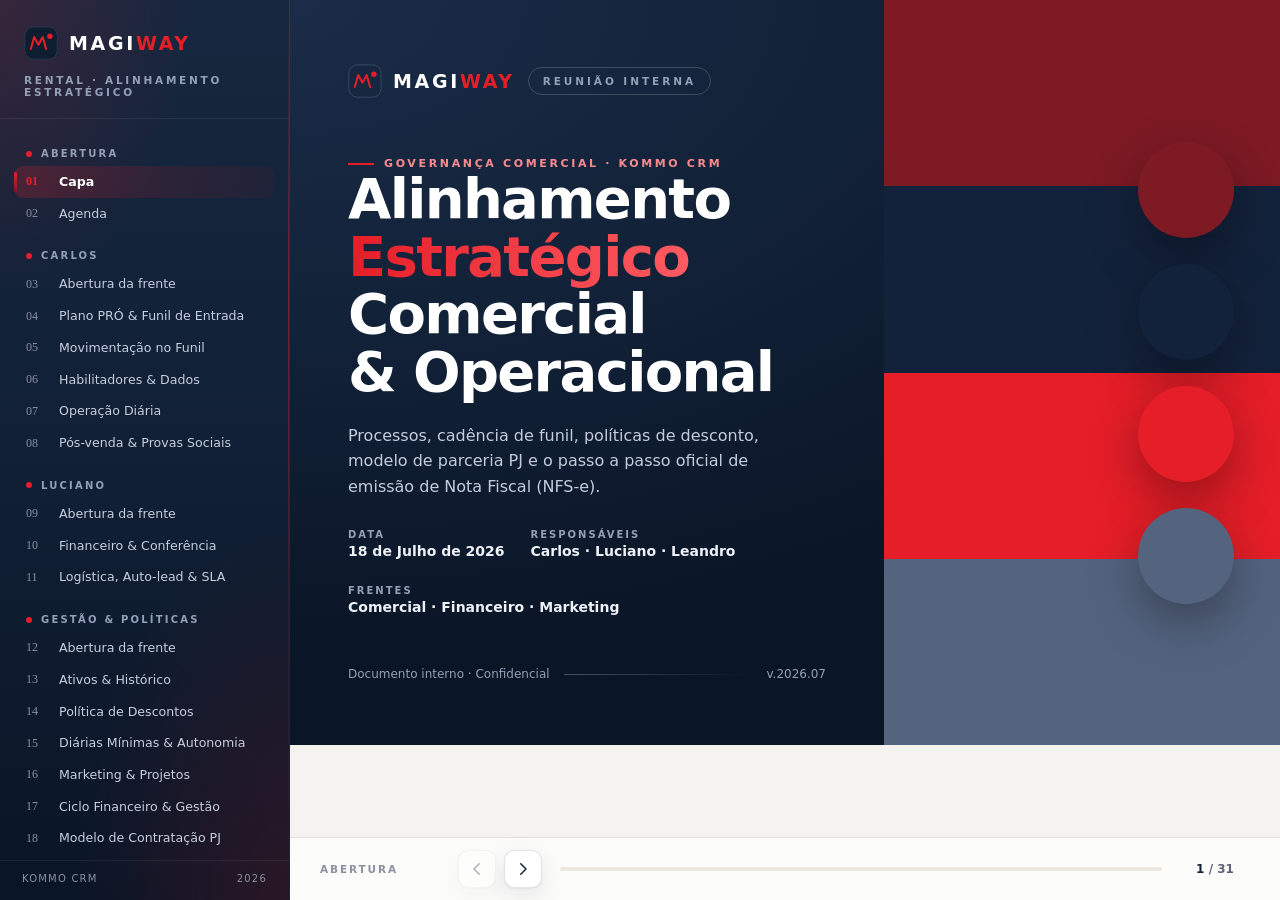
==== apresentacao-alinhamento-comercial.html @ 719b60d2 "Add corporate presentation: alinhamento comercial Kommo + tutorial NFS-e Apresentacao HTML completa " ====
<!DOCTYPE html>
<html lang="pt-BR">
<head>
<meta charset="utf-8">
<meta name="viewport" content="width=device-width, initial-scale=1">
<title>MAGIWAY · Alinhamento Estratégico Comercial</title>
</head>
<body>
<style>
:root{
  --navy:#13223b; --navy-700:#1c3357; --navy-900:#0b1628;
  --burgundy:#7d1a24; --burgundy-700:#8f2530;
  --red:#e51e28; --red-600:#cf1a24;
  --slate:#54647f; --slate-300:#93a0b6;
  --paper:#f5f3ef; --paper-2:#ece7df; --card:#ffffff;
  --ink:#16223a; --muted:#5c6274; --faint:#8a91a1;
  --line:rgba(19,34,59,.12); --line-2:rgba(19,34,59,.07);
  --rail-w:290px;
  --font-sans:'Inter',system-ui,-apple-system,'Segoe UI',Roboto,Helvetica,Arial,sans-serif;
  --font-serif:'Iowan Old Style','Palatino Linotype',Palatino,Georgia,'Times New Roman',serif;
  --sh-1:0 1px 2px rgba(13,22,40,.06),0 8px 26px rgba(13,22,40,.10);
  --sh-2:0 30px 80px rgba(9,17,34,.20);
  color-scheme:light;
}
*{box-sizing:border-box}
html,body{margin:0;padding:0}
body{
  font-family:var(--font-sans);
  background:#0b1628;
  color:var(--ink);
  height:100vh;overflow:hidden;
  -webkit-font-smoothing:antialiased;text-rendering:optimizeLegibility;
}
.app{display:flex;height:100vh;width:100vw}

/* ============ LEFT RAIL / NAVIGATION ============ */
.rail{
  width:var(--rail-w);flex:0 0 var(--rail-w);height:100%;
  background:
    radial-gradient(120% 60% at 0% 0%,rgba(229,30,40,.16),transparent 55%),
    radial-gradient(120% 70% at 100% 100%,rgba(125,26,36,.28),transparent 60%),
    linear-gradient(180deg,#16273f 0%,#101f34 55%,#0a1526 100%);
  color:#e9edf4;display:flex;flex-direction:column;position:relative;
  border-right:1px solid rgba(255,255,255,.06);
}
.rail::after{content:"";position:absolute;top:0;right:0;bottom:0;width:1px;
  background:linear-gradient(180deg,transparent,rgba(229,30,40,.5),rgba(125,26,36,.3),transparent)}
.brand{padding:26px 24px 20px;display:flex;flex-direction:column;gap:14px;
  border-bottom:1px solid rgba(255,255,255,.07)}
.logo{display:flex;align-items:center;gap:11px}
.logo .mark{position:relative;width:34px;height:34px;flex:0 0 34px}
.logo .mark svg{display:block}
.logo .word{font-weight:800;letter-spacing:.14em;font-size:19px}
.logo .word b{color:#fff}
.logo .word span{color:var(--red)}
.brand .sub{font-size:10.5px;letter-spacing:.26em;text-transform:uppercase;
  color:var(--slate-300);font-weight:600}
.rail-scroll{flex:1;overflow-y:auto;padding:16px 14px 22px;scrollbar-width:thin;
  scrollbar-color:rgba(255,255,255,.2) transparent}
.rail-scroll::-webkit-scrollbar{width:7px}
.rail-scroll::-webkit-scrollbar-thumb{background:rgba(255,255,255,.16);border-radius:8px}
.nav-group{margin:4px 0 12px}
.nav-group > .gh{display:flex;align-items:center;gap:9px;padding:9px 12px 7px;
  font-size:10px;letter-spacing:.22em;text-transform:uppercase;color:var(--slate-300);font-weight:700}
.nav-group > .gh .dot{width:6px;height:6px;border-radius:50%;background:var(--red)}
.nav-btn{
  display:flex;align-items:center;gap:11px;width:100%;text-align:left;
  background:transparent;border:0;color:#c6cede;cursor:pointer;
  font-family:inherit;font-size:12.6px;font-weight:500;line-height:1.25;
  padding:8px 12px;border-radius:9px;position:relative;transition:background .18s,color .18s;
}
.nav-btn .idx{font-family:var(--font-serif);font-size:12px;color:var(--faint);
  min-width:22px;font-variant-numeric:tabular-nums;transition:color .18s}
.nav-btn:hover{background:rgba(255,255,255,.05);color:#fff}
.nav-btn:focus-visible{outline:2px solid var(--red);outline-offset:2px}
.nav-btn.active{background:linear-gradient(90deg,rgba(229,30,40,.22),rgba(125,26,36,.10));color:#fff;font-weight:600}
.nav-btn.active::before{content:"";position:absolute;left:0;top:6px;bottom:6px;width:3px;
  border-radius:3px;background:linear-gradient(180deg,var(--red),var(--burgundy))}
.nav-btn.active .idx{color:var(--red)}
.nav-btn.sub{font-size:11.6px;padding-left:20px;color:#aab4c6}
.rail-foot{padding:12px 22px 16px;border-top:1px solid rgba(255,255,255,.07);
  font-size:10px;letter-spacing:.12em;color:var(--faint);display:flex;justify-content:space-between}

/* ============ STAGE ============ */
.stage{flex:1;height:100%;position:relative;display:flex;flex-direction:column;
  background:
   radial-gradient(90% 60% at 100% 0%,rgba(84,100,127,.10),transparent 60%),
   var(--paper);
  overflow:hidden}
.deck{flex:1;position:relative;overflow:hidden}
.slide{position:absolute;inset:0;overflow-y:auto;overflow-x:hidden;
  padding:52px 62px 40px;opacity:0;visibility:hidden;transform:translateY(14px) scale(.994);
  transition:opacity .5s ease,transform .5s ease,visibility .5s;
  scrollbar-width:thin;scrollbar-color:var(--slate-300) transparent}
.slide::-webkit-scrollbar{width:9px}
.slide::-webkit-scrollbar-thumb{background:rgba(84,100,127,.35);border-radius:8px}
.slide.active{opacity:1;visibility:visible;transform:none;z-index:2}
.slide.leaving{opacity:0;transform:translateY(-10px) scale(.994);z-index:1}

/* slide chrome */
.eyebrow{display:inline-flex;align-items:center;gap:10px;font-size:11px;letter-spacing:.24em;
  text-transform:uppercase;font-weight:700;color:var(--burgundy)}
.eyebrow .bar{width:26px;height:2px;background:var(--red)}
.s-head{display:flex;justify-content:space-between;align-items:flex-end;gap:24px;
  padding-bottom:16px;margin-bottom:26px;border-bottom:1px solid var(--line);position:relative}
.s-head::after{content:"";position:absolute;left:0;bottom:-1px;width:64px;height:2px;
  background:linear-gradient(90deg,var(--red),var(--burgundy))}
.s-title{font-size:30px;line-height:1.08;font-weight:800;letter-spacing:-.02em;color:var(--navy);
  margin:12px 0 0;text-wrap:balance;max-width:20ch}
.s-kicker{font-size:13px;color:var(--muted);margin-top:9px;max-width:64ch;line-height:1.5}
.s-num{font-family:var(--font-serif);font-size:52px;line-height:1;color:var(--paper-2);
  font-weight:600;-webkit-text-stroke:1px rgba(84,100,127,.35);color:transparent;
  font-variant-numeric:tabular-nums;white-space:nowrap}

/* generic cards / grids */
.grid{display:grid;gap:18px}
.g2{grid-template-columns:1fr 1fr}
.g3{grid-template-columns:repeat(3,1fr)}
.card{background:var(--card);border:1px solid var(--line);border-radius:14px;padding:20px 22px;
  box-shadow:var(--sh-1);position:relative;overflow:hidden}
.card .cnum{position:absolute;top:14px;right:18px;font-family:var(--font-serif);font-size:30px;
  color:var(--paper-2);font-weight:600;line-height:1}
.card h3{margin:0 0 8px;font-size:15.5px;color:var(--navy);letter-spacing:-.01em;
  display:flex;align-items:center;gap:10px}
.card h3 .ic{flex:0 0 30px;width:30px;height:30px;border-radius:9px;display:grid;place-items:center;
  background:linear-gradient(150deg,var(--navy),var(--navy-700));color:#fff}
.card h3 .ic.red{background:linear-gradient(150deg,var(--red),var(--burgundy))}
.card h3 .ic.slate{background:linear-gradient(150deg,var(--slate),#3f4d63)}
.card p{margin:0;font-size:13px;color:var(--muted);line-height:1.55}
.ticklist{list-style:none;margin:10px 0 0;padding:0;display:flex;flex-direction:column;gap:9px}
.ticklist li{position:relative;padding-left:26px;font-size:12.8px;color:#3a4459;line-height:1.5}
.ticklist li::before{content:"";position:absolute;left:0;top:2px;width:16px;height:16px;border-radius:5px;
  background:rgba(229,30,40,.12);
  background-image:url("data:image/svg+xml,%3Csvg xmlns='http://www.w3.org/2000/svg' viewBox='0 0 16 16'%3E%3Cpath d='M6.5 10.6 4 8.1l-1 1 3.5 3.5 7-7-1-1z' fill='%23e51e28'/%3E%3C/svg%3E");
  background-repeat:no-repeat;background-position:center}
.ticklist.warn li::before{background:rgba(125,26,36,.10);
  background-image:url("data:image/svg+xml,%3Csvg xmlns='http://www.w3.org/2000/svg' viewBox='0 0 16 16'%3E%3Cpath d='M8 1 1 14h14L8 1zm0 4v4M8 11.2v.1' stroke='%237d1a24' stroke-width='1.4' fill='none' stroke-linecap='round'/%3E%3C/svg%3E")}

/* chips */
.chip{display:inline-flex;align-items:center;gap:6px;font-size:10.5px;font-weight:700;
  letter-spacing:.04em;text-transform:uppercase;padding:4px 10px;border-radius:100px;
  border:1px solid var(--line)}
.chip.red{color:var(--red);background:rgba(229,30,40,.08);border-color:rgba(229,30,40,.25)}
.chip.navy{color:var(--navy);background:rgba(19,34,59,.06);border-color:rgba(19,34,59,.18)}
.chip.slate{color:var(--slate);background:rgba(84,100,127,.1);border-color:rgba(84,100,127,.28)}
.chip.hold{color:#8a6d16;background:rgba(190,150,20,.12);border-color:rgba(190,150,20,.34)}
.chip.tbd{color:var(--slate);background:transparent;border-style:dashed}
.owner{display:inline-flex;align-items:center;gap:7px;font-size:11.5px;color:var(--muted);font-weight:600}
.owner .av{width:22px;height:22px;border-radius:50%;display:grid;place-items:center;color:#fff;
  font-size:10px;font-weight:800;background:var(--navy)}
.owner .av.r{background:var(--burgundy)} .owner .av.s{background:var(--slate)}

/* dividers */
.divider{display:flex;flex-direction:column;justify-content:center;min-height:100%;
  padding:0 20px 30px;position:relative}
.divider .big-num{font-family:var(--font-serif);font-size:150px;line-height:.8;color:transparent;
  -webkit-text-stroke:1.4px rgba(84,100,127,.4);font-weight:600;margin-bottom:8px}
.divider h2{font-size:52px;line-height:1.02;letter-spacing:-.03em;color:var(--navy);
  margin:6px 0 16px;font-weight:800;max-width:16ch;text-wrap:balance}
.divider h2 em{font-style:normal;color:var(--red)}
.divider .lead{font-size:16px;color:var(--muted);max-width:56ch;line-height:1.6}
.divider .agenda-mini{display:flex;flex-wrap:wrap;gap:10px;margin-top:26px;max-width:60ch}
.divider .agenda-mini span{font-size:12px;color:#3a4459;background:#fff;border:1px solid var(--line);
  padding:7px 13px;border-radius:100px;box-shadow:var(--sh-1)}
.palette-circles{position:absolute;right:6px;top:50%;transform:translateY(-50%);
  display:flex;flex-direction:column;gap:18px}
.palette-circles i{width:64px;height:64px;border-radius:50%;display:block;box-shadow:var(--sh-1)}

/* cover */
.cover{min-height:100%;display:grid;grid-template-columns:1.35fr .9fr;gap:0;
  position:relative;padding:0;overflow:hidden;background:
   radial-gradient(120% 90% at 0% 0%,#1a2c48,#101f34 60%,#0a1526);color:#eef1f6;margin:-52px -62px -40px}
.cover .cv-left{padding:64px 58px;display:flex;flex-direction:column;justify-content:space-between;position:relative;z-index:2}
.cover .cv-right{position:relative;overflow:hidden;
  background:linear-gradient(150deg,rgba(125,26,36,.0),rgba(125,26,36,.25))}
.cv-top{display:flex;align-items:center;gap:13px}
.cv-badge{font-size:10.5px;letter-spacing:.28em;text-transform:uppercase;color:var(--slate-300);
  font-weight:700;padding:7px 14px;border:1px solid rgba(255,255,255,.18);border-radius:100px}
.cover h1{font-size:56px;line-height:1.03;letter-spacing:-.03em;font-weight:800;margin:0;
  color:#fff;text-wrap:balance;max-width:15ch}
.cover h1 em{font-style:normal;background:linear-gradient(90deg,var(--red),#ff5b62);
  -webkit-background-clip:text;background-clip:text;color:transparent}
.cover .cv-sub{font-size:16px;color:#c3cddd;margin:22px 0 0;max-width:46ch;line-height:1.6}
.cover .cv-meta{display:flex;flex-wrap:wrap;gap:26px;margin-top:6px}
.cover .cv-meta .m{display:flex;flex-direction:column;gap:3px}
.cover .cv-meta .m .k{font-size:10px;letter-spacing:.2em;text-transform:uppercase;color:var(--slate-300);font-weight:700}
.cover .cv-meta .m .v{font-size:14px;color:#eef1f6;font-weight:600}
.cover .pilhas{position:absolute;inset:0;display:flex;flex-direction:column}
.cover .pilhas i{flex:1;display:block}
.cover .cv-orbs{position:absolute;right:46px;top:0;bottom:0;display:flex;flex-direction:column;
  justify-content:center;gap:26px;z-index:2}
.cover .cv-orbs i{width:96px;height:96px;border-radius:50%;box-shadow:0 18px 50px rgba(0,0,0,.35)}
.cover .cv-foot{display:flex;align-items:center;gap:14px;font-size:12px;color:var(--slate-300)}
.cover .cv-foot .ln{flex:1;height:1px;background:linear-gradient(90deg,rgba(255,255,255,.25),transparent)}

/* two-col split (PJ, feature) */
.split{display:grid;grid-template-columns:1fr 1fr;gap:18px}
.split.three{grid-template-columns:repeat(3,1fr)}
.panel{border-radius:14px;padding:20px 22px;border:1px solid var(--line);background:var(--card);box-shadow:var(--sh-1)}
.panel.tint-navy{background:linear-gradient(160deg,#16273f,#0f1d31);color:#e7ecf4;border-color:transparent}
.panel.tint-red{background:linear-gradient(160deg,#8f2530,#6f1620);color:#fbe9ea;border-color:transparent}
.panel.tint-slate{background:linear-gradient(160deg,#5a6a85,#41506a);color:#eef1f6;border-color:transparent}
.panel .ph{display:flex;align-items:center;gap:11px;margin-bottom:14px}
.panel .ph .pn{font-size:12.5px;font-weight:800;letter-spacing:.12em;text-transform:uppercase}
.panel.tint-navy .ph .pn,.panel.tint-red .ph .pn,.panel.tint-slate .ph .pn{color:#fff}
.panel.tint-navy .ticklist li,.panel.tint-red .ticklist li,.panel.tint-slate .ticklist li{color:rgba(255,255,255,.9)}
.panel.tint-navy .ticklist li::before,.panel.tint-slate .ticklist li::before{background:rgba(255,255,255,.14);
  background-image:url("data:image/svg+xml,%3Csvg xmlns='http://www.w3.org/2000/svg' viewBox='0 0 16 16'%3E%3Cpath d='M6.5 10.6 4 8.1l-1 1 3.5 3.5 7-7-1-1z' fill='%23ffffff'/%3E%3C/svg%3E");background-repeat:no-repeat;background-position:center}
.panel.tint-red .ticklist li::before{background:rgba(255,255,255,.16);
  background-image:url("data:image/svg+xml,%3Csvg xmlns='http://www.w3.org/2000/svg' viewBox='0 0 16 16'%3E%3Cpath d='M4 8h8M8 4v8' stroke='%23ffffff' stroke-width='1.6' stroke-linecap='round'/%3E%3C/svg%3E");background-repeat:no-repeat;background-position:center;transform:rotate(45deg)}

/* metric row */
.metrics{display:grid;grid-template-columns:repeat(4,1fr);gap:14px;margin-bottom:22px}
.metric{background:var(--card);border:1px solid var(--line);border-radius:13px;padding:16px 18px;box-shadow:var(--sh-1)}
.metric .mv{font-size:26px;font-weight:800;color:var(--navy);letter-spacing:-.02em;font-variant-numeric:tabular-nums}
.metric .mv span{font-size:14px;color:var(--red);font-weight:700}
.metric .ml{font-size:11px;color:var(--muted);margin-top:3px;line-height:1.35}
.metric.accent{background:linear-gradient(160deg,#8f2530,#6f1620);border-color:transparent}
.metric.accent .mv{color:#fff}.metric.accent .mv span{color:#ffd7d9}.metric.accent .ml{color:rgba(255,255,255,.82)}

/* SLA timeline */
.timeline{display:flex;gap:0;margin:6px 0 4px;position:relative}
.tl-step{flex:1;position:relative;padding:0 10px;text-align:center}
.tl-step .node{width:44px;height:44px;border-radius:50%;margin:0 auto 12px;display:grid;place-items:center;
  color:#fff;font-weight:800;font-size:14px;box-shadow:var(--sh-1);position:relative;z-index:2;
  background:linear-gradient(150deg,var(--navy),var(--navy-700))}
.tl-step:nth-child(2) .node{background:linear-gradient(150deg,var(--slate),#41506a)}
.tl-step:nth-child(3) .node{background:linear-gradient(150deg,var(--red),var(--burgundy))}
.tl-step::before{content:"";position:absolute;top:22px;left:-50%;width:100%;height:2px;
  background:var(--line);z-index:1}
.tl-step:first-child::before{display:none}
.tl-step h4{margin:0 0 5px;font-size:14px;color:var(--navy)}
.tl-step p{margin:0;font-size:11.5px;color:var(--muted);line-height:1.45}

/* NF tutorial */
.nf{display:grid;grid-template-columns:.92fr 1.15fr;gap:30px;align-items:start;min-height:100%}
.nf .nf-copy{position:sticky;top:0}
.nf .step-badge{display:inline-flex;align-items:center;gap:12px;margin-bottom:6px}
.nf .step-badge .n{width:46px;height:46px;border-radius:12px;display:grid;place-items:center;color:#fff;
  font-family:var(--font-serif);font-size:22px;font-weight:600;
  background:linear-gradient(150deg,var(--red),var(--burgundy));box-shadow:var(--sh-1)}
.nf .step-badge .of{font-size:11px;letter-spacing:.2em;text-transform:uppercase;color:var(--faint);font-weight:700}
.nf h3{font-size:23px;color:var(--navy);letter-spacing:-.02em;margin:14px 0 12px;line-height:1.12;text-wrap:balance}
.nf .shot{background:#fff;border:1px solid var(--line);border-radius:14px;padding:10px;box-shadow:var(--sh-2);
  overflow:hidden}
.nf .shot img{display:block;width:100%;border-radius:8px}
.nf .shot .cap{font-size:10.5px;color:var(--faint);letter-spacing:.1em;text-transform:uppercase;
  padding:9px 6px 3px;font-weight:600}

.callout{display:flex;gap:13px;background:linear-gradient(120deg,rgba(229,30,40,.06),rgba(125,26,36,.05));
  border:1px solid rgba(125,26,36,.2);border-left:3px solid var(--red);border-radius:12px;padding:15px 17px;margin-top:16px}
.callout .ci{flex:0 0 22px}
.callout p{margin:0;font-size:12.5px;color:#4a3238;line-height:1.5}
.callout b{color:var(--burgundy)}

.two-list{columns:2;column-gap:34px}
.two-list .ticklist li{break-inside:avoid;margin-bottom:9px}

.note-line{font-size:12px;color:var(--faint);margin-top:16px;display:flex;align-items:center;gap:10px}
.note-line .ln{flex:1;height:1px;background:var(--line)}

/* ============ CONTROLS ============ */
.controls{flex:0 0 auto;display:flex;align-items:center;gap:18px;padding:12px 30px;
  background:rgba(255,255,255,.7);backdrop-filter:blur(8px);border-top:1px solid var(--line)}
.progress{flex:1;height:4px;border-radius:4px;background:var(--paper-2);overflow:hidden}
.progress .bar{height:100%;background:linear-gradient(90deg,var(--red),var(--burgundy));
  width:0;transition:width .5s ease;border-radius:4px}
.counter{font-size:12px;color:var(--muted);font-variant-numeric:tabular-nums;font-weight:600;min-width:70px;text-align:center}
.counter b{color:var(--navy)}
.nav-arrows{display:flex;gap:8px}
.arrow{width:38px;height:38px;border-radius:10px;border:1px solid var(--line);background:#fff;
  cursor:pointer;display:grid;place-items:center;color:var(--navy);transition:.16s;box-shadow:var(--sh-1)}
.arrow:hover{background:var(--navy);color:#fff;border-color:var(--navy)}
.arrow:disabled{opacity:.35;cursor:not-allowed}
.arrow:focus-visible{outline:2px solid var(--red);outline-offset:2px}
.stage-tag{font-size:10.5px;letter-spacing:.18em;text-transform:uppercase;color:var(--faint);
  font-weight:700;min-width:120px}

@media (prefers-reduced-motion:reduce){
  .slide{transition:opacity .001s}
  .progress .bar{transition:none}
}
@media (max-width:1100px){
  :root{--rail-w:240px}
  .slide{padding:38px 40px 34px}
  .cover{grid-template-columns:1fr}
  .nf{grid-template-columns:1fr;gap:22px}
  .nf .nf-copy{position:static}
  .g3,.split.three{grid-template-columns:1fr 1fr}
  .metrics{grid-template-columns:repeat(2,1fr)}
}
</style>

<div class="app">
  <!-- ===================== LEFT RAIL ===================== -->
  <aside class="rail">
    <div class="brand">
      <div class="logo">
        <span class="mark">
          <svg width="34" height="34" viewBox="0 0 40 40" fill="none">
            <rect x="1" y="1" width="38" height="38" rx="10" fill="#0f1d31" stroke="#2a3a56"/>
            <path d="M8 27l4-14 5 9 5-9 4 14" stroke="#e51e28" stroke-width="2.4" fill="none" stroke-linejoin="round" stroke-linecap="round"/>
            <circle cx="30.5" cy="12" r="3.2" fill="#e51e28"/>
          </svg>
        </span>
        <span class="word"><b>MAGI</b><span>WAY</span></span>
      </div>
      <div class="sub">Rental · Alinhamento Estratégico</div>
    </div>
    <nav class="rail-scroll" id="rail"></nav>
    <div class="rail-foot"><span>KOMMO CRM</span><span>2026</span></div>
  </aside>

  <!-- ===================== STAGE ===================== -->
  <main class="stage">
    <div class="deck" id="deck">

      <!-- 0 CAPA -->
      <section class="slide" data-nav="Capa" data-group="Abertura" data-tag="Abertura">
        <div class="cover">
          <div class="cv-left">
            <div class="cv-top">
              <div class="logo">
                <span class="mark"><svg width="34" height="34" viewBox="0 0 40 40" fill="none"><rect x="1" y="1" width="38" height="38" rx="10" fill="#16273f" stroke="#3a4d6b"/><path d="M8 27l4-14 5 9 5-9 4 14" stroke="#e51e28" stroke-width="2.4" fill="none" stroke-linecap="round" stroke-linejoin="round"/><circle cx="30.5" cy="12" r="3.2" fill="#e51e28"/></svg></span>
                <span class="word"><b style="color:#fff">MAGI</b><span>WAY</span></span>
              </div>
              <span class="cv-badge">Reunião Interna</span>
            </div>
            <div>
              <div class="eyebrow" style="color:#ff8a8f"><span class="bar"></span>Governança Comercial · Kommo CRM</div>
              <h1>Alinhamento <em>Estratégico</em> Comercial &amp; Operacional</h1>
              <p class="cv-sub">Processos, cadência de funil, políticas de desconto, modelo de parceria PJ e o passo a passo oficial de emissão de Nota Fiscal (NFS-e).</p>
              <div class="cv-meta" style="margin-top:30px">
                <div class="m"><span class="k">Data</span><span class="v">18 de Julho de 2026</span></div>
                <div class="m"><span class="k">Responsáveis</span><span class="v">Carlos · Luciano · Leandro</span></div>
                <div class="m"><span class="k">Frentes</span><span class="v">Comercial · Financeiro · Marketing</span></div>
              </div>
            </div>
            <div class="cv-foot"><span>Documento interno · Confidencial</span><span class="ln"></span><span>v.2026.07</span></div>
          </div>
          <div class="cv-right">
            <div class="pilhas"><i style="background:#7d1a24"></i><i style="background:#13223b"></i><i style="background:#e51e28"></i><i style="background:#54647f"></i></div>
            <div class="cv-orbs">
              <i style="background:#7d1a24"></i><i style="background:#13223b"></i><i style="background:#e51e28"></i><i style="background:#54647f"></i>
            </div>
          </div>
        </div>
      </section>

      <!-- 1 AGENDA -->
      <section class="slide" data-nav="Agenda" data-group="Abertura" data-tag="Abertura">
        <div class="s-head">
          <div><div class="eyebrow"><span class="bar"></span>Sumário Executivo</div>
            <h1 class="s-title">Os quatro pilares desta reunião</h1></div>
          <div class="s-num">01</div>
        </div>
        <div class="grid g2">
          <div class="card"><span class="cnum">I</span>
            <h3><span class="ic red">C</span>Frente Carlos — Comercial</h3>
            <p>Evolução do Kommo, disciplina de funil, operação diária e provas sociais para escalar receita com previsibilidade.</p>
            <ul class="ticklist"><li>Plano PRÓ &amp; funil de entrada</li><li>Movimentação correta no pipeline</li><li>Pós-venda e avaliações (NPS)</li></ul>
          </div>
          <div class="card"><span class="cnum">II</span>
            <h3><span class="ic slate">L</span>Frente Luciano — Financeiro &amp; Logística</h3>
            <p>Planilhas financeiras, conferência documental, auto-lead e alimentação logística no aplicativo.</p>
            <ul class="ticklist"><li>Fechamento e pagamentos</li><li>Conferência do grupo de contratos</li><li>Redistribuição por SLA</li></ul>
          </div>
          <div class="card"><span class="cnum">III</span>
            <h3><span class="ic">G</span>Gestão &amp; Políticas</h3>
            <p>Regras de ativos, política de descontos, diárias mínimas, marketing e o modelo de contratação PJ.</p>
            <ul class="ticklist"><li>Ativos 12h · 24h · 72h</li><li>Autonomia de desconto e diária mínima</li><li>Poderes e deveres da PJ</li></ul>
          </div>
          <div class="card"><span class="cnum">IV</span>
            <h3><span class="ic red">NF</span>Emissão de Nota Fiscal</h3>
            <p>Passo a passo oficial no portal NFS-e Padrão Nacional — do primeiro acesso à geração da nota.</p>
            <ul class="ticklist"><li>Acesso gov.br &amp; validação IRPF</li><li>Preenchimento de tomador e serviço</li><li>Geração e download da NFS-e</li></ul>
          </div>
        </div>
      </section>

      <!-- ============ CARLOS ============ -->
      <section class="slide" data-nav="Abertura da frente" data-group="Carlos" data-tag="Frente Carlos">
        <div class="divider">
          <div class="palette-circles"><i style="background:#7d1a24"></i><i style="background:#13223b"></i><i style="background:#e51e28"></i><i style="background:#54647f"></i></div>
          <div class="big-num">01</div>
          <div class="eyebrow"><span class="bar"></span>Frente Carlos</div>
          <h2>Comercial, <em>Experiência</em> &amp; Crescimento</h2>
          <p class="lead">A disciplina de funil é o motor da receita. Esta frente define como averiguamos, movimentamos e convertemos cada oportunidade — do primeiro contato à prova social.</p>
          <div class="agenda-mini"><span>Plano PRÓ &amp; Funil de Entrada</span><span>Movimentação no Funil</span><span>Habilitadores &amp; Dados</span><span>Operação Diária</span><span>Pós-venda &amp; Provas Sociais</span></div>
        </div>
      </section>

      <section class="slide" data-nav="Plano PRÓ &amp; Funil de Entrada" data-group="Carlos" data-tag="Frente Carlos">
        <div class="s-head">
          <div><div class="eyebrow"><span class="bar"></span>Carlos · Pipeline</div>
            <h1 class="s-title">Evolução do Kommo &amp; averiguação do funil de entrada</h1>
            <p class="s-kicker">A base para escalar: subir de plano e transformar a triagem de entrada em rotina diária e sem falhas.</p></div>
          <div class="s-num">02</div>
        </div>
        <div class="grid g2" style="align-items:start">
          <div class="card">
            <h3><span class="ic red">↑</span>Evolução para o Plano PRÓ do Kommo</h3>
            <p>Migração para o plano PRÓ para desbloquear automações, capacidade de pipelines e relatórios necessários ao próximo estágio de operação.</p>
            <div style="margin-top:14px;display:flex;gap:8px;flex-wrap:wrap"><span class="chip red">Decisão prioritária</span><span class="chip navy">Habilitador de escala</span></div>
          </div>
          <div class="card">
            <h3><span class="ic">⟳</span>Averiguação constante do funil de entrada</h3>
            <p>Nenhum lead pode ficar parado na porta de entrada. A triagem é contínua e segue três movimentos:</p>
            <ul class="ticklist">
              <li><b>Averiguar</b> — checar cada nova oportunidade que chega</li>
              <li><b>Movimentar</b> — direcionar ao estágio correto do funil</li>
              <li><b>Iniciar contato</b> — abrir a tratativa sem deixar esfriar</li>
            </ul>
          </div>
        </div>
        <div class="callout" style="margin-top:20px">
          <span class="ci"><svg width="22" height="22" viewBox="0 0 24 24" fill="none"><circle cx="12" cy="12" r="10" stroke="#e51e28" stroke-width="1.6"/><path d="M12 7v6M12 16v.5" stroke="#e51e28" stroke-width="1.8" stroke-linecap="round"/></svg></span>
          <p><b>Princípio:</b> o funil de entrada é verificado <b>diariamente</b>. Averiguar → Movimentar → Iniciar contato é o ciclo que garante que nenhuma oportunidade seja perdida por inércia.</p>
        </div>
      </section>

      <section class="slide" data-nav="Movimentação no Funil" data-group="Carlos" data-tag="Frente Carlos">
        <div class="s-head">
          <div><div class="eyebrow"><span class="bar"></span>Carlos · Governança de Pipeline</div>
            <h1 class="s-title">Movimentação correta no funil comercial</h1>
            <p class="s-kicker">Regras de higiene do pipeline: dados completos antes de avançar e prazos claros para encerrar.</p></div>
          <div class="s-num">03</div>
        </div>
        <div class="grid g3">
          <div class="card"><h3><span class="ic">1</span>Dados antes de avançar</h3>
            <p>Não passar clientes de <b>Atendimento</b> para <b>Orçamento</b> sem a presença de <b>todos os dados</b> necessários.</p>
            <span class="chip navy" style="margin-top:12px">Pré-requisito de estágio</span></div>
          <div class="card"><h3><span class="ic red">24h</span>Encerrar com motivo</h3>
            <p>Fechar clientes em <b>Atendimento</b> com o <b>motivo correto</b> em até <b>24 horas</b>.</p>
            <span class="chip red" style="margin-top:12px">SLA 24h</span></div>
          <div class="card"><h3><span class="ic red">24h</span>Sem orçamento</h3>
            <p>Fechar cliente <b>sem orçamento</b> em até <b>24 horas</b> — com exceção dos <b>“clientes quentes”</b>.</p>
            <span class="chip slate" style="margin-top:12px">Exceção: cliente quente</span></div>
        </div>
        <div class="callout" style="margin-top:20px">
          <span class="ci"><svg width="22" height="22" viewBox="0 0 24 24" fill="none"><path d="M12 3 2 21h20L12 3z" stroke="#7d1a24" stroke-width="1.6" fill="none" stroke-linejoin="round"/><path d="M12 10v5M12 18v.4" stroke="#7d1a24" stroke-width="1.8" stroke-linecap="round"/></svg></span>
          <p><b>Regra de retorno:</b> nenhum cliente pode permanecer sem interação. Todo lead em atendimento recebe tratativa — evitar clientes esquecidos no funil é obrigação diária.</p>
        </div>
      </section>

      <section class="slide" data-nav="Habilitadores &amp; Dados" data-group="Carlos" data-tag="Frente Carlos">
        <div class="s-head">
          <div><div class="eyebrow"><span class="bar"></span>Carlos · Habilitadores</div>
            <h1 class="s-title">Acessos, catálogo visual &amp; dados de reservas</h1>
            <p class="s-kicker">Recursos que precisam estar prontos para que a operação comercial rode sem atrito.</p></div>
          <div class="s-num">04</div>
        </div>
        <div class="grid g3">
          <div class="card"><span class="cnum">A</span><h3><span class="ic slate">+</span>Acesso de vendedor — Luciano</h3>
            <p>Liberar <b>mais um acesso de vendedor</b> para Luciano, ampliando a capacidade de atendimento do time.</p></div>
          <div class="card"><span class="cnum">B</span><h3><span class="ic">📷</span>Fotos do Sedan e SUV</h3>
            <p>Necessidade das <b>fotos do Sedan e do SUV</b> para dar suporte visual à venda e padronizar o material comercial.</p></div>
          <div class="card"><span class="cnum">C</span><h3><span class="ic red">⤵</span>Preenchimento antecipado</h3>
            <p>Preencher <b>antecipadamente os campos</b> de clientes com reservas — o que exige <b>todas as reservas planilhadas</b>.</p></div>
        </div>
        <div class="callout" style="margin-top:20px">
          <span class="ci"><svg width="22" height="22" viewBox="0 0 24 24" fill="none"><rect x="3" y="4" width="18" height="16" rx="2" stroke="#e51e28" stroke-width="1.5"/><path d="M3 9h18M8 4v16" stroke="#e51e28" stroke-width="1.3"/></svg></span>
          <p><b>Dependência:</b> o preenchimento antecipado só é possível com a <b>planilha de reservas completa</b>. Sem ela, os campos de cliente ficam incompletos e travam a movimentação do funil.</p>
        </div>
      </section>

      <section class="slide" data-nav="Operação Diária" data-group="Carlos" data-tag="Frente Carlos">
        <div class="s-head">
          <div><div class="eyebrow"><span class="bar"></span>Carlos · Operacional</div>
            <h1 class="s-title">Movimentação constante &amp; retorno no operacional</h1>
            <p class="s-kicker">O operacional é diário e conjunto — nenhum cliente ativo fica sem resposta.</p></div>
          <div class="s-num">05</div>
        </div>
        <div class="split">
          <div class="panel tint-navy">
            <div class="ph"><span class="pn">Movimentação diária dos contatos</span></div>
            <ul class="ticklist">
              <li>Movimentar os contatos dentro do operacional <b>todos os dias</b></li>
              <li><b>Ação conjunta</b> com um operador dedicado</li>
              <li>Necessidade das <b>orientações de entrega e devolução</b> padronizadas</li>
            </ul>
          </div>
          <div class="panel">
            <div class="ph"><span class="pn" style="color:var(--navy)">Retorno aos clientes do operacional</span></div>
            <ul class="ticklist">
              <li>Responder os clientes do operacional <b>diariamente</b></li>
              <li>Hoje <b>muitos ficam sem retorno</b> — este é o ponto a corrigir</li>
            </ul>
            <div class="callout" style="margin-top:14px"><span class="ci"><svg width="20" height="20" viewBox="0 0 24 24" fill="none"><path d="M21 15a2 2 0 0 1-2 2H7l-4 4V5a2 2 0 0 1 2-2h14a2 2 0 0 1 2 2z" stroke="#e51e28" stroke-width="1.5" stroke-linejoin="round"/></svg></span><p>Meta: <b>zero cliente sem retorno</b> no operacional ao final do dia.</p></div>
          </div>
        </div>
      </section>

      <section class="slide" data-nav="Pós-venda &amp; Provas Sociais" data-group="Carlos" data-tag="Frente Carlos">
        <div class="s-head">
          <div><div class="eyebrow"><span class="bar"></span>Carlos · Pós-venda &amp; Reputação</div>
            <h1 class="s-title">Suporte, pós-venda &amp; produção de provas sociais</h1>
            <p class="s-kicker">O pós-venda ganha estrutura própria e alimenta a reputação da marca com evidências reais.</p></div>
          <div class="s-num">06</div>
        </div>
        <div class="grid g2" style="align-items:start">
          <div class="card">
            <h3><span class="ic">☎</span>Dúvidas de pós-venda &amp; suporte</h3>
            <p>Tirar as dúvidas dos clientes de <b>pós-venda e suporte</b>. A partir de agora, os clientes do pós <b>não estarão mais agregados aos vendedores</b> — passam a ter atendimento dedicado.</p>
            <span class="chip navy" style="margin-top:12px">Pós desacoplado do vendedor</span>
          </div>
          <div class="card">
            <h3><span class="ic red">★</span>Avaliações — provas sociais</h3>
            <p>Estruturar a produção contínua de provas sociais em três instrumentos:</p>
            <ul class="ticklist">
              <li><b>NPS</b> — medição de satisfação e lealdade</li>
              <li><b>Sugestão de melhoria</b> — canal estruturado de feedback</li>
              <li><b>Avaliação no Google</b> — reputação pública da marca</li>
            </ul>
          </div>
        </div>
      </section>

      <!-- ============ LUCIANO ============ -->
      <section class="slide" data-nav="Abertura da frente" data-group="Luciano" data-tag="Frente Luciano">
        <div class="divider">
          <div class="palette-circles"><i style="background:#7d1a24"></i><i style="background:#13223b"></i><i style="background:#e51e28"></i><i style="background:#54647f"></i></div>
          <div class="big-num">02</div>
          <div class="eyebrow"><span class="bar"></span>Frente Luciano</div>
          <h2>Financeiro, <em>Documentos</em> &amp; Logística</h2>
          <p class="lead">A retaguarda que dá segurança ao comercial: planilhas financeiras precisas, conferência documental rigorosa e informação logística viva dentro do aplicativo.</p>
          <div class="agenda-mini"><span>Planilhas Financeiras</span><span>Conferência de Contratos</span><span>Auto-lead &amp; Venda Ganha</span><span>Logística no App</span><span>Redistribuição por SLA</span></div>
        </div>
      </section>

      <section class="slide" data-nav="Financeiro &amp; Conferência" data-group="Luciano" data-tag="Frente Luciano">
        <div class="s-head">
          <div><div class="eyebrow"><span class="bar"></span>Luciano · Retaguarda</div>
            <h1 class="s-title">Planilhas financeiras &amp; conferência de documentos</h1>
            <p class="s-kicker">Precisão financeira e verificação documental como linha de defesa do contrato.</p></div>
          <div class="s-num">07</div>
        </div>
        <div class="split">
          <div class="panel">
            <div class="ph"><span class="ic red" style="width:30px;height:30px;border-radius:8px;display:grid;place-items:center;color:#fff;background:linear-gradient(150deg,var(--red),var(--burgundy))">$</span><span class="pn" style="color:var(--navy)">Preenchimento das planilhas financeiras</span></div>
            <ul class="ticklist">
              <li><b>Fechamento</b> financeiro do período</li>
              <li>Registro de <b>pagamentos integrais e fragmentados</b></li>
            </ul>
            <div style="margin-top:14px"><span class="chip navy">Fonte da verdade financeira</span></div>
          </div>
          <div class="panel tint-navy">
            <div class="ph"><span class="pn">Conferência do grupo de contratos</span></div>
            <ul class="ticklist">
              <li><b>Organização</b> dos documentos postados no grupo</li>
              <li><b>Avaliação do voucher</b></li>
              <li><b>Avaliação dos campos do cliente</b></li>
              <li>Comprovação da <b>veracidade das informações</b> na conversa com o cliente</li>
            </ul>
          </div>
        </div>
      </section>

      <section class="slide" data-nav="Logística, Auto-lead &amp; SLA" data-group="Luciano" data-tag="Frente Luciano">
        <div class="s-head">
          <div><div class="eyebrow"><span class="bar"></span>Luciano · Fluxo &amp; Logística</div>
            <h1 class="s-title">Auto-lead, venda ganha, logística no app &amp; redistribuição</h1>
            <p class="s-kicker">Fechar o ciclo do contrato e manter a informação logística viva e distribuída.</p></div>
          <div class="s-num">08</div>
        </div>
        <div class="grid g2" style="align-items:start;margin-bottom:16px">
          <div class="card"><h3><span class="ic">✓</span>Verificação de venda ganha</h3>
            <p>Verificar se os clientes foram efetivamente <b>mandados para “Venda Ganha”</b> no funil.</p></div>
          <div class="card"><h3><span class="ic red">✎</span>Assinatura por auto-lead</h3>
            <p>Garantir a <b>assinatura de contrato pelo auto-lead</b>, agilizando a formalização.</p></div>
          <div class="card"><h3><span class="ic slate">⛭</span>Apoio &amp; alimentação logística</h3>
            <p><b>Auxílio logístico / suporte / pós-venda</b> e alimentação das <b>informações logísticas no app</b> — incluindo a <b>agenda</b>.</p></div>
          <div class="card"><h3><span class="ic red">1h</span>Redistribuição por SLA</h3>
            <p><b>Redistribuição de clientes após 1h sem resposta</b>, evitando leads parados sem tratativa.</p>
            <span class="chip red" style="margin-top:10px">SLA 1 hora</span></div>
        </div>
      </section>

      <!-- ============ GESTÃO & POLÍTICAS ============ -->
      <section class="slide" data-nav="Abertura da frente" data-group="Gestão &amp; Políticas" data-tag="Gestão &amp; Políticas">
        <div class="divider">
          <div class="palette-circles"><i style="background:#7d1a24"></i><i style="background:#13223b"></i><i style="background:#e51e28"></i><i style="background:#54647f"></i></div>
          <div class="big-num">03</div>
          <div class="eyebrow"><span class="bar"></span>Gestão &amp; Políticas</div>
          <h2>Regras, <em>Descontos</em> &amp; Estratégia</h2>
          <p class="lead">As políticas que dão previsibilidade e margem ao negócio: cadência de ativos, autonomia de desconto, diárias mínimas, marketing e o ciclo financeiro corporativo.</p>
          <div class="agenda-mini"><span>Ativos &amp; Histórico</span><span>Política de Descontos</span><span>Diárias Mínimas</span><span>Marketing &amp; Projetos</span><span>Ciclo Financeiro</span></div>
        </div>
      </section>

      <section class="slide" data-nav="Ativos &amp; Histórico" data-group="Gestão &amp; Políticas" data-tag="Gestão &amp; Políticas">
        <div class="s-head">
          <div><div class="eyebrow"><span class="bar"></span>Cadência de Contato</div>
            <h1 class="s-title">Obrigatoriedade de ativos &amp; recuperação de histórico</h1>
            <p class="s-kicker">Ritmo de reengajamento padronizado e resgate da base histórica do Opera.</p></div>
          <div class="s-num">09</div>
        </div>
        <div class="timeline" style="margin:8px 0 20px">
          <div class="tl-step"><div class="node">12h</div><h4>Ativo em 12 horas</h4><p>Primeiro toque de reengajamento</p></div>
          <div class="tl-step"><div class="node">24h</div><h4>Ativo em 24 horas</h4><p>Segundo toque de acompanhamento</p></div>
          <div class="tl-step"><div class="node">72h</div><h4>Ativo em 72 horas</h4><p>Terceiro toque antes do encerramento</p></div>
        </div>
        <div class="grid g2" style="align-items:start">
          <div class="card"><h3><span class="ic">⤺</span>Recuperação do histórico do Opera</h3>
            <p>Resgatar o histórico da base do <b>Opera</b> — responsável: <b>Leandro</b>.</p>
            <div class="owner" style="margin-top:12px"><span class="av">LE</span>Leandro · Recuperação de histórico</div></div>
          <div class="card"><h3><span class="ic red">!</span>Exceções à obrigatoriedade</h3>
            <p>A cadência 12h/24h/72h <b>não se aplica</b> a clientes <b>sem datas, sem passagens</b> e situações equivalentes.</p>
            <span class="chip slate" style="margin-top:12px">Exceções documentadas</span></div>
        </div>
      </section>

      <section class="slide" data-nav="Política de Descontos" data-group="Gestão &amp; Políticas" data-tag="Gestão &amp; Políticas">
        <div class="s-head">
          <div><div class="eyebrow"><span class="bar"></span>Comercial · Precificação</div>
            <h1 class="s-title">Política de descontos por período &amp; taxas protegidas</h1>
            <p class="s-kicker">Governança de desconto por sazonalidade, com aprovações e taxas inegociáveis.</p></div>
          <div class="s-num">10</div>
        </div>
        <div class="grid g2" style="align-items:start;margin-bottom:16px">
          <div class="card"><h3><span class="ic slate">Set–Nov</span>Descontos com Luciano</h3>
            <p>Descontos entre <b>Setembro e Novembro</b> são tratados <b>com Luciano</b>.</p>
            <div class="owner" style="margin-top:10px"><span class="av s">LU</span>Aprovação · Luciano</div></div>
          <div class="card"><h3><span class="ic">Jul·Ago·Dez·Jan</span>Descontos com Leandro</h3>
            <p>Descontos de <b>Julho, Agosto, Dezembro e Janeiro (2027)</b> são tratados <b>com Leandro</b>.</p>
            <div class="owner" style="margin-top:10px"><span class="av">LE</span>Aprovação · Leandro</div></div>
        </div>
        <div class="split">
          <div class="panel tint-red">
            <div class="ph"><span class="pn">Proibição sem autorização</span></div>
            <ul class="ticklist"><li>Proibida a retirada do valor de <b>pedágios e translado</b> sem <b>autorização gerencial ou da diretoria</b></li></ul>
          </div>
          <div class="panel">
            <div class="ph"><span class="pn" style="color:var(--navy)">Regra de baixa temporada — MCO</span></div>
            <ul class="ticklist"><li>Reservas de <b>10 dias ou mais em MCO</b> podem ter a diária reduzida em <b>US$ 10</b> sem pedido prévio — válido nos <b>meses de baixa</b></li></ul>
          </div>
        </div>
      </section>

      <section class="slide" data-nav="Diárias Mínimas &amp; Autonomia" data-group="Gestão &amp; Políticas" data-tag="Gestão &amp; Políticas">
        <div class="s-head">
          <div><div class="eyebrow"><span class="bar"></span>Comercial · Autonomia</div>
            <h1 class="s-title">Autonomia de desconto &amp; diárias mínimas por categoria</h1>
            <p class="s-kicker">O vendedor tem liberdade de negociar — desde que a diária não caia abaixo do piso.</p></div>
          <div class="s-num">11</div>
        </div>
        <div class="metrics">
          <div class="metric"><div class="mv"><span>US$</span> 55</div><div class="ml">Sedan · diária mínima</div></div>
          <div class="metric"><div class="mv"><span>US$</span> 55</div><div class="ml">SUV · diária mínima</div></div>
          <div class="metric"><div class="mv"><span>US$</span> 59</div><div class="ml">Minivan · diária mínima</div></div>
          <div class="metric accent"><div class="mv">2</div><div class="ml">Taxas obrigatórias: translado &amp; pedágios</div></div>
        </div>
        <div class="split">
          <div class="panel tint-navy">
            <div class="ph"><span class="pn">Como funciona a autonomia</span></div>
            <ul class="ticklist">
              <li>Vendedores têm <b>autonomia de desconto</b> livremente…</li>
              <li>…desde que a <b>diária não fique abaixo</b> do piso da categoria</li>
              <li><b>Translado e pedágios</b> permanecem como taxas obrigatórias</li>
            </ul>
          </div>
          <div class="panel tint-red">
            <div class="ph"><span class="pn">Quando a regra NÃO vale</span></div>
            <ul class="ticklist">
              <li>Não válida para o <b>mês em vigência</b></li>
              <li>Não válida em <b>períodos de alta</b> temporada</li>
            </ul>
          </div>
        </div>
      </section>

      <section class="slide" data-nav="Marketing &amp; Projetos" data-group="Gestão &amp; Políticas" data-tag="Gestão &amp; Políticas">
        <div class="s-head">
          <div><div class="eyebrow"><span class="bar"></span>Marketing · Growth &amp; Projetos</div>
            <h1 class="s-title">Marketing, campanhas &amp; status dos projetos</h1>
            <p class="s-kicker">Frentes de aquisição e produto, com responsáveis definidos e pendências sinalizadas.</p></div>
          <div class="s-num">12</div>
        </div>
        <div class="grid g3" style="align-items:start">
          <div class="card"><h3><span class="ic red">◧</span>Landing Page</h3><p>Construção e evolução da landing page.</p><div class="owner" style="margin-top:10px"><span class="av r">MA</span>Mariana</div></div>
          <div class="card"><h3><span class="ic">≣</span>Tráfego / KPIs</h3><p>Gestão de tráfego pago e acompanhamento de indicadores.</p><div class="owner" style="margin-top:10px"><span class="av">CA</span>Carlos</div></div>
          <div class="card"><h3><span class="ic slate">G</span>Google</h3><p>Presença e performance no Google.</p><div style="margin-top:10px"><span class="chip tbd">Responsável a definir</span></div></div>
          <div class="card"><h3><span class="ic">◷</span>Calendário de campanhas</h3><p>Campanhas comemorativas ao longo do ano.</p><div style="margin-top:10px"><span class="chip tbd">A definir</span></div></div>
          <div class="card"><h3><span class="ic red">✦</span>Novos criativos &amp; promoções</h3><p>Criação de novos criativos e desenho de promoções.</p><div style="margin-top:10px"><span class="chip tbd">A definir</span></div></div>
          <div class="card"><h3><span class="ic">⇄</span>Repasse ao comercial</h3><p>Passagem das informações das campanhas ao time comercial.</p><div style="margin-top:10px"><span class="chip tbd">A definir</span></div></div>
        </div>
        <div class="note-line"><span>Projetos em pausa</span><span class="ln"></span></div>
        <div style="display:flex;gap:10px;flex-wrap:wrap;margin-top:12px">
          <span class="chip hold">⏸ Aplicativo completo — Interrompido</span>
          <span class="chip hold">⏸ Automação de novo contrato &amp; voucher — Interrompido</span>
          <span class="chip tbd">Cobrança de pedágios — A definir</span>
        </div>
      </section>

      <section class="slide" data-nav="Ciclo Financeiro &amp; Gestão" data-group="Gestão &amp; Políticas" data-tag="Gestão &amp; Políticas">
        <div class="s-head">
          <div><div class="eyebrow"><span class="bar"></span>Gestão · Pessoas &amp; Finanças</div>
            <h1 class="s-title">Feedback, ajuda de custo &amp; ciclo de comissão</h1>
            <p class="s-kicker">A cadência de gestão do time e o desenho do fechamento financeiro mensal.</p></div>
          <div class="s-num">13</div>
        </div>
        <div class="grid g3" style="align-items:start;margin-bottom:16px">
          <div class="card"><h3><span class="ic">↺</span>Feedback semanal</h3>
            <p><b>1 feedback por semana</b> com ajustes pontuais de rota.</p>
            <span class="chip hold" style="margin-top:10px">Luciano vendedor 100% — interrompido momentaneamente</span></div>
          <div class="card"><h3><span class="ic slate">5º</span>Ajuda de custo</h3>
            <p>Possibilidade de <b>ajuda de custo</b> até o <b>5º dia útil</b> do mês.</p></div>
          <div class="card"><h3><span class="ic red">10 → 12</span>Ciclo de comissão</h3>
            <p>A comissão não pode ser paga no dia 12 sem contabilizar as vendas do próprio dia.</p></div>
        </div>
        <div class="panel tint-navy">
          <div class="ph"><span class="pn">Proposta de fechamento mensal</span></div>
          <div class="timeline" style="margin-top:6px">
            <div class="tl-step"><div class="node" style="background:linear-gradient(150deg,#5a6a85,#41506a)">10</div><h4 style="color:#fff">Fechar o mês no dia 10</h4><p style="color:rgba(255,255,255,.8)">Consolidação de todas as vendas</p></div>
            <div class="tl-step"><div class="node" style="background:linear-gradient(150deg,#8f2530,#6f1620)">NF</div><h4 style="color:#fff">Emissão das notas fiscais</h4><p style="color:rgba(255,255,255,.8)">Tempo hábil p/ verificação financeira</p></div>
            <div class="tl-step"><div class="node" style="background:linear-gradient(150deg,#e51e28,#7d1a24)">12</div><h4 style="color:#fff">Pagamento até o dia 12</h4><p style="color:rgba(255,255,255,.8)">Comissão paga com base fechada</p></div>
          </div>
        </div>
      </section>

      <section class="slide" data-nav="Modelo de Contratação PJ" data-group="Gestão &amp; Políticas" data-tag="Gestão &amp; Políticas">
        <div class="s-head">
          <div><div class="eyebrow"><span class="bar"></span>Jurídico · Modelo de Parceria</div>
            <h1 class="s-title">Todos são PJ — poderes, vedações &amp; deveres</h1>
            <p class="s-kicker">O modelo de parceria PJ preserva a autonomia do prestador e evita a descaracterização em vínculo empregatício.</p></div>
          <div class="s-num">14</div>
        </div>
        <div class="split three">
          <div class="panel tint-slate">
            <div class="ph"><span class="pn">Liberdades do parceiro PJ</span></div>
            <ul class="ticklist">
              <li>Liberdade para <b>definir seus horários</b></li>
              <li>Gerir pessoalmente <b>impostos e benefícios</b></li>
              <li><b>Sem limite</b> de horas trabalhadas</li>
            </ul>
          </div>
          <div class="panel tint-red">
            <div class="ph"><span class="pn">Vedações — descaracterizam a PJ</span></div>
            <ul class="ticklist">
              <li><b>Subordinação direta:</b> ordens diretas, advertências, suspensões ou controle de como o serviço é feito</li>
              <li><b>Pessoalidade obrigatória:</b> exigir aquela pessoa específica, impedindo subcontratar sócio/ajudante</li>
              <li><b>Benefícios corporativos internos:</b> tratar o PJ como CLT (avaliação CLT, penalidades corporativas)</li>
            </ul>
          </div>
          <div class="panel tint-navy">
            <div class="ph"><span class="pn">Deveres do parceiro PJ</span></div>
            <ul class="ticklist">
              <li><b>Prazos e metas</b> conforme cronograma</li>
              <li><b>Padrão técnico</b> de qualidade</li>
              <li><b>Correção de falhas</b> sem custo adicional (Código Civil)</li>
              <li><b>Emissão de NF</b> para liberar o pagamento</li>
              <li><b>Reuniões de alinhamento</b> pontuais (sem rotina de subordinação)</li>
              <li><b>Segurança &amp; LGPD</b> — sigilo comercial</li>
            </ul>
          </div>
        </div>
      </section>

      <!-- ============ NOTA FISCAL ============ -->
      <section class="slide" data-nav="Abertura do módulo" data-group="Nota Fiscal" data-tag="Nota Fiscal · NFS-e">
        <div class="divider">
          <div class="palette-circles"><i style="background:#7d1a24"></i><i style="background:#13223b"></i><i style="background:#e51e28"></i><i style="background:#54647f"></i></div>
          <div class="big-num">04</div>
          <div class="eyebrow"><span class="bar"></span>Passo a Passo Oficial</div>
          <h2>Como emitir sua <em>Nota Fiscal</em> (NFS-e)</h2>
          <p class="lead">Guia visual completo no portal <b>NFS-e — Padrão Nacional</b>: do primeiro acesso via gov.br e validação pelo IRPF ao preenchimento do serviço e geração da nota. Todas as capturas de tela são do processo real.</p>
          <div class="agenda-mini"><span>Acesso ao portal</span><span>Validação IRPF</span><span>Redefinição de senha</span><span>Preenchimento</span><span>Geração da NFS-e</span></div>
        </div>
      </section>

      <!-- NF STEP SLIDES injected here -->
      

      <!-- ============ ENCERRAMENTO ============ -->
      <section class="slide" data-nav="Encerramento" data-group="Encerramento" data-tag="Encerramento">
        <div class="cover" style="grid-template-columns:1.2fr .8fr">
          <div class="cv-left" style="justify-content:center;gap:26px">
            <div class="eyebrow" style="color:#ff8a8f"><span class="bar"></span>Próximos passos</div>
            <h1 style="font-size:46px">Alinhados. <em>Agora, execução.</em></h1>
            <ul class="ticklist" style="max-width:52ch">
              <li style="color:#dfe6f0">Carlos assume a disciplina de funil, operação diária e provas sociais</li>
              <li style="color:#dfe6f0">Luciano consolida financeiro, conferência documental e logística no app</li>
              <li style="color:#dfe6f0">Gestão publica descontos, diárias mínimas e o modelo PJ</li>
              <li style="color:#dfe6f0">Emissão de NF padronizada — pré-requisito para pagamento</li>
            </ul>
            <div class="cv-foot"><span>MAGIWAY · Documento interno</span><span class="ln"></span><span>Confidencial</span></div>
          </div>
          <div class="cv-right"><div class="pilhas"><i style="background:#7d1a24"></i><i style="background:#13223b"></i><i style="background:#e51e28"></i><i style="background:#54647f"></i></div>
            <div class="cv-orbs"><i style="background:#e51e28"></i><i style="background:#54647f"></i><i style="background:#7d1a24"></i></div></div>
        </div>
      </section>

    </div><!-- /deck -->

    <div class="controls">
      <span class="stage-tag" id="stageTag">Abertura</span>
      <div class="nav-arrows">
        <button class="arrow" id="prev" aria-label="Slide anterior"><svg width="18" height="18" viewBox="0 0 24 24" fill="none"><path d="M15 5l-7 7 7 7" stroke="currentColor" stroke-width="2" stroke-linecap="round" stroke-linejoin="round"/></svg></button>
        <button class="arrow" id="next" aria-label="Próximo slide"><svg width="18" height="18" viewBox="0 0 24 24" fill="none"><path d="M9 5l7 7-7 7" stroke="currentColor" stroke-width="2" stroke-linecap="round" stroke-linejoin="round"/></svg></button>
      </div>
      <div class="progress"><div class="bar" id="bar"></div></div>
      <span class="counter"><b id="cur">1</b> / <span id="tot">1</span></span>
    </div>
  </main>
</div>

<script>
(function(){
  var NF = [{"nav": "1 · Acessar o portal NFS-e", "title": "Acesse o portal e escolha a forma de entrada", "points": ["No gov.br, busque <b>“Emitir NFS-e — Padrão Nacional”</b> e clique em <b>Iniciar</b>.", "No Portal de Gestão NFS-e existem <b>3 formas de acesso</b>: usuário/senha, certificado digital ou gov.br.", "Sem certificado digital, use o acesso por <b>usuário e senha</b> (primeiro acesso descrito a seguir)."], "tip": "O <b>acesso via gov.br</b> é o caminho mais simples quando você já tem conta cidadã ativa.", "img": "[data-uri]"}, {"nav": "2 · Primeiro acesso &amp; validação", "title": "Primeiro acesso: identificação e validação por IRPF", "points": ["Em <b>Primeiro acesso</b>, informe <b>CPF/CNPJ</b> e a <b>data de nascimento</b>.", "Na etapa de validação, informe os <b>números de recibo do IRPF</b> (anos indicados).", "Esses recibos comprovam sua identidade para criar a senha com segurança."], "tip": "Guarde à mão os <b>recibos do IRPF</b> — eles são exigidos para validar o primeiro acesso.", "img": "[data-uri]"}, {"nav": "3 · Obter recibos no IR", "title": "Onde encontrar os números de recibo do IRPF", "points": ["Acesse a <b>Receita Federal → Meu Imposto de Renda</b>.", "É nessa área que você consulta as <b>declarações e recibos</b> necessários para a validação.", "Clique em <b>Iniciar / Fazer login</b> para entrar com sua conta gov.br."], "tip": "", "img": "[data-uri]"}, {"nav": "4 · Login gov.br", "title": "Faça login no gov.br e abra o Meu Imposto de Renda", "points": ["Informe o <b>número do CPF</b> e clique em <b>Continuar</b>.", "Digite sua <b>senha gov.br</b> e clique em <b>Entrar</b>.", "No painel, veja as <b>Declarações do IRPF</b> por ano (Processada)."], "tip": "", "img": "[data-uri]"}, {"nav": "5 · Copiar o recibo", "title": "Abra a declaração e copie o número do recibo", "points": ["Abra a declaração desejada (ex.: <b>IRPF 2026 — Processada</b>).", "Em <b>Documentos</b>, localize a <b>Cópia do Recibo da Declaração</b>.", "Use o <b>Número do Recibo</b> exibido para concluir a validação da NFS-e."], "tip": "O número do recibo é <b>pessoal e não deve ser fornecido a terceiros</b>.", "img": "[data-uri]"}, {"nav": "6 · Definir e-mail &amp; senha", "title": "Defina e-mail, senha e confirme por código", "points": ["Informe um <b>e-mail válido</b> e crie a <b>senha</b> seguindo as regras exibidas.", "A senha deve ter <b>8 a 15 caracteres</b>, com número, letra maiúscula e minúscula.", "Digite o <b>código numérico de 6 posições</b> enviado ao seu e-mail para confirmar."], "tip": "Não recebeu o código? Verifique o <b>spam</b> e use “Reenviar código”.", "img": "[data-uri]"}, {"nav": "7 · Acessar o Portal Contribuinte", "title": "Senha redefinida — entre no Portal Contribuinte", "points": ["Mensagem <b>“Senha redefinida com sucesso”</b> confirma a conclusão.", "Clique em <b>Fazer login</b> e informe CPF/CNPJ e a nova senha.", "Você chega ao <b>Portal Contribuinte NFS-e</b>, com seus dados e rascunhos."], "tip": "", "img": "[data-uri]"}, {"nav": "8 · Emitente &amp; Tomador", "title": "Emissão — Pessoas: emitente e tomador do serviço", "points": ["Defina a <b>Data de Competência</b> e emita como <b>Prestador</b>.", "Confira os dados do <b>Emitente</b> (CNPJ, razão social, opção MEI).", "Preencha o <b>Tomador do Serviço</b>: CNPJ, razão social e endereço completo."], "tip": "Confira o <b>CNPJ e o endereço do tomador</b> — erros aqui invalidam a nota.", "img": "[data-uri]"}, {"nav": "9 · Serviço &amp; Valores", "title": "Serviço prestado, código de tributação e valores", "points": ["Informe o <b>local da prestação</b> e o <b>código de tributação nacional</b> (ex.: 15.03.07 — locação).", "Descreva o <b>serviço prestado</b> e selecione o item da NBS correspondente.", "Preencha o <b>valor do serviço</b> e a <b>tributação municipal (ISSQN)</b>."], "tip": "Para locação de veículos, use o <b>código e o item da NBS</b> compatíveis com o serviço.", "img": "[data-uri]"}, {"nav": "10 · Revisão da DPS", "title": "Revise a Declaração de Prestação de Serviço (DPS)", "points": ["Confira o resumo de <b>Pessoas</b>, <b>Serviço</b>, <b>Valores</b> e <b>Tributação</b>.", "Use os botões <b>Editar</b> caso algo precise de ajuste antes de emitir.", "Confirme o <b>cálculo prévio do imposto</b> devido."], "tip": "Revise tudo antes de emitir — <b>após gerar, a correção exige nova nota</b>.", "img": "[data-uri]"}, {"nav": "11 · Gerar a NFS-e", "title": "NFS-e gerada com sucesso — baixe os arquivos", "points": ["Confira a <b>prévia dos valores</b> (ISSQN, tributos federais, valor líquido).", "Mensagem <b>“A NFS-e foi gerada com sucesso”</b> exibe a <b>Chave de Acesso</b>.", "Baixe o <b>XML</b> e o <b>DANFSe</b>, ou visualize a nota emitida."], "tip": "Guarde o <b>XML e o DANFSe</b> — são o comprovante para liberar o pagamento.", "img": "[data-uri]"}];

  // Build NF step slides
  var stepsHtml = NF.map(function(s,i){
    return '<section class="slide" data-nav="'+s.nav+'" data-group="Nota Fiscal" data-tag="Nota Fiscal · Passo '+(i+1)+'">'
      + '<div class="nf">'
      +   '<div class="nf-copy">'
      +     '<div class="step-badge"><span class="n">'+(i+1)+'</span><span class="of">Passo '+(i+1)+' de '+NF.length+'<br>Emissão de NFS-e</span></div>'
      +     '<h3>'+s.title+'</h3>'
      +     '<ul class="ticklist">'+s.points.map(function(p){return '<li>'+p+'</li>';}).join('')+'</ul>'
      +     (s.tip? '<div class="callout"><span class="ci"><svg width="20" height="20" viewBox="0 0 24 24" fill="none"><circle cx="12" cy="12" r="10" stroke="#e51e28" stroke-width="1.5"/><path d="M12 7v6M12 16v.4" stroke="#e51e28" stroke-width="1.7" stroke-linecap="round"/></svg></span><p>'+s.tip+'</p></div>':'')
      +   '</div>'
      +   '<div class="shot"><img loading="lazy" alt="Passo '+(i+1)+' — '+s.title+'" src="'+s.img+'"><div class="cap">NFS-e · Padrão Nacional — captura real do passo '+(i+1)+'</div></div>'
      + '</div></section>';
  }).join('');
  document.getElementById('deck').querySelector('section[data-group="Encerramento"]').insertAdjacentHTML('beforebegin', stepsHtml);

  var slides = Array.prototype.slice.call(document.querySelectorAll('.slide'));
  var rail = document.getElementById('rail');
  var bar = document.getElementById('bar'), cur = document.getElementById('cur'), tot = document.getElementById('tot');
  var prev = document.getElementById('prev'), next = document.getElementById('next'), stageTag = document.getElementById('stageTag');
  var current = -1;
  tot.textContent = slides.length;

  // Build rail grouped
  var groups = [], gmap = {};
  slides.forEach(function(sl,i){
    var g = sl.getAttribute('data-group');
    if(!gmap[g]){ gmap[g]=[]; groups.push(g); }
    gmap[g].push(i);
  });
  groups.forEach(function(g){
    var wrap = document.createElement('div'); wrap.className='nav-group';
    var h = document.createElement('div'); h.className='gh';
    h.innerHTML = '<span class="dot"></span>'+g;
    wrap.appendChild(h);
    gmap[g].forEach(function(i){
      var sl = slides[i];
      var b = document.createElement('button');
      b.className = 'nav-btn';
      var isSub = /Passo/.test(sl.getAttribute('data-tag'));
      if(isSub) b.className += ' sub';
      b.innerHTML = '<span class="idx">'+String(i+1).padStart(2,'0')+'</span><span>'+sl.getAttribute('data-nav')+'</span>';
      b.addEventListener('click', function(){ go(i); });
      b.setAttribute('data-i', i);
      wrap.appendChild(b);
    });
    rail.appendChild(wrap);
  });
  var navBtns = Array.prototype.slice.call(rail.querySelectorAll('.nav-btn'));

  function go(i){
    i = Math.max(0, Math.min(slides.length-1, i));
    if(i===current) return;
    var out = slides[current];
    if(out){
      out.classList.add('leaving'); out.classList.remove('active');
      (function(o){ setTimeout(function(){ o.classList.remove('leaving'); }, 500); })(out);
    }
    var el = slides[i];
    el.classList.add('active'); el.scrollTop = 0;
    current = i;
    navBtns.forEach(function(b){ b.classList.toggle('active', +b.getAttribute('data-i')===i); });
    var activeBtn = navBtns[i];
    if(activeBtn) activeBtn.scrollIntoView({block:'nearest'});
    bar.style.width = ((i)/(slides.length-1)*100)+'%';
    cur.textContent = i+1;
    prev.disabled = i===0; next.disabled = i===slides.length-1;
    stageTag.textContent = el.getAttribute('data-tag') || '';
  }

  prev.addEventListener('click', function(){ go(current-1); });
  next.addEventListener('click', function(){ go(current+1); });
  document.addEventListener('keydown', function(e){
    if(e.key==='ArrowRight'||e.key==='PageDown'){ e.preventDefault(); go(current+1); }
    else if(e.key==='ArrowLeft'||e.key==='PageUp'){ e.preventDefault(); go(current-1); }
    else if(e.key==='Home'){ go(0); }
    else if(e.key==='End'){ go(slides.length-1); }
  });

  go(0);
})();
</script>
</body>
</html>
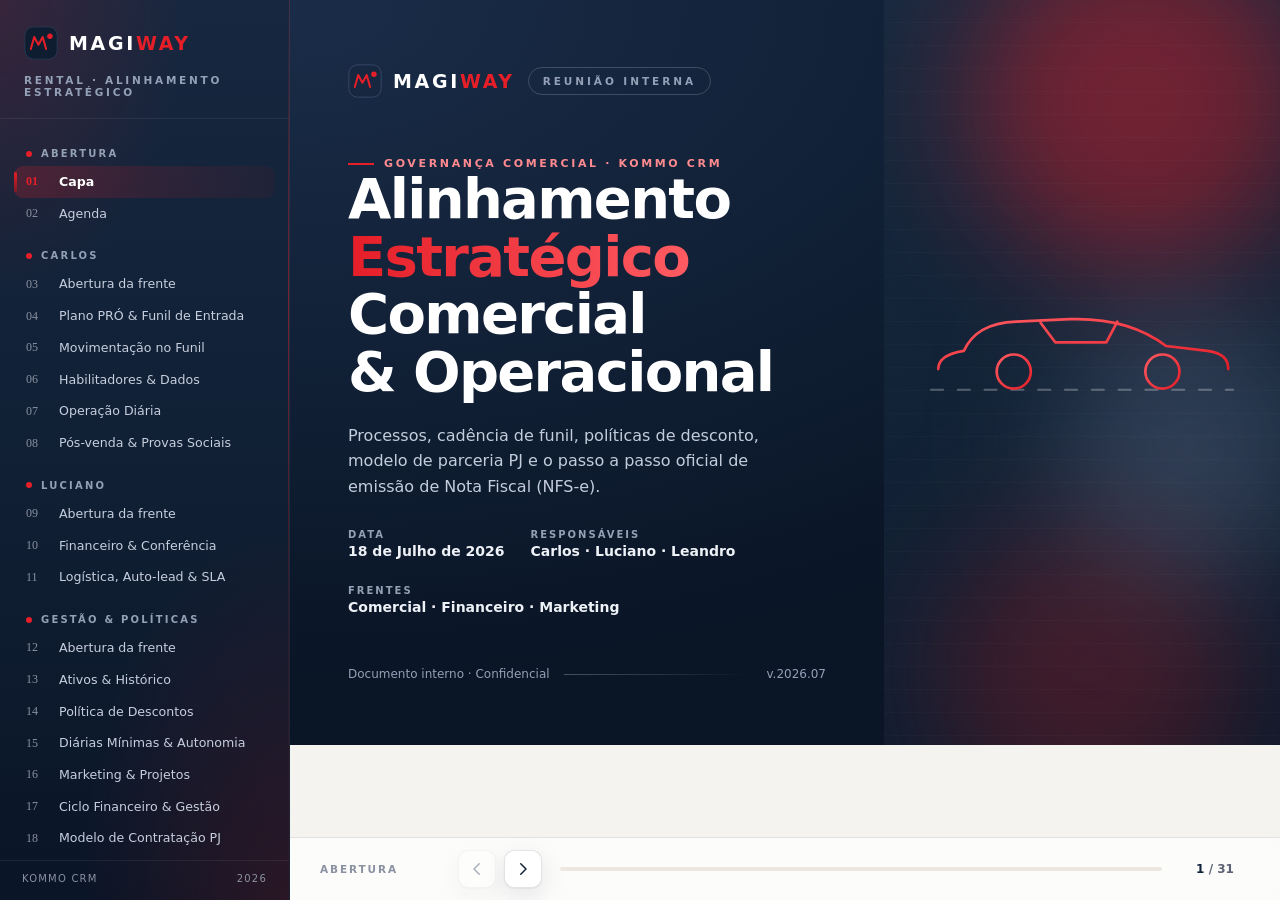
==== commit 178e0149: "Refina apresentacao: movimento, cena animada e reveals - Remove replicas literais da paleta; mantem " ====
--- a/apresentacao-alinhamento-comercial.html
+++ b/apresentacao-alinhamento-comercial.html
@@ -172,7 +172,9 @@
    radial-gradient(120% 90% at 0% 0%,#1a2c48,#101f34 60%,#0a1526);color:#eef1f6;margin:-52px -62px -40px}
 .cover .cv-left{padding:64px 58px;display:flex;flex-direction:column;justify-content:space-between;position:relative;z-index:2}
 .cover .cv-right{position:relative;overflow:hidden;
-  background:linear-gradient(150deg,rgba(125,26,36,.0),rgba(125,26,36,.25))}
+  background:linear-gradient(155deg,#17293f 0%,#0c1a2c 100%)}
+.cover .cv-right::before{content:"";position:absolute;inset:0;z-index:1;pointer-events:none;
+  background:repeating-linear-gradient(180deg,transparent 0 22px,rgba(255,255,255,.018) 22px 23px)}
 .cv-top{display:flex;align-items:center;gap:13px}
 .cv-badge{font-size:10.5px;letter-spacing:.28em;text-transform:uppercase;color:var(--slate-300);
   font-weight:700;padding:7px 14px;border:1px solid rgba(255,255,255,.18);border-radius:100px}
@@ -276,9 +278,66 @@
 .stage-tag{font-size:10.5px;letter-spacing:.18em;text-transform:uppercase;color:var(--faint);
   font-weight:700;min-width:120px}
 
+/* ===== ambient motion (dark grounds) ===== */
+.ambient{position:absolute;inset:0;overflow:hidden;pointer-events:none;z-index:0}
+.ambient .blob{position:absolute;border-radius:50%;filter:blur(60px);opacity:.44;mix-blend-mode:screen;will-change:transform}
+.blob.b1{width:340px;height:340px;background:#e51e28;top:-70px;right:-30px;animation:drift1 19s ease-in-out infinite}
+.blob.b2{width:300px;height:300px;background:#7d1a24;bottom:-80px;right:40px;animation:drift2 23s ease-in-out infinite}
+.blob.b3{width:260px;height:260px;background:#54647f;top:42%;right:-40px;animation:drift3 27s ease-in-out infinite}
+@keyframes drift1{0%,100%{transform:translate(0,0) scale(1)}50%{transform:translate(-42px,32px) scale(1.12)}}
+@keyframes drift2{0%,100%{transform:translate(0,0) scale(1)}50%{transform:translate(32px,-28px) scale(1.08)}}
+@keyframes drift3{0%,100%{transform:translate(0,0) scale(1)}50%{transform:translate(-26px,-32px) scale(1.15)}}
+
+/* ===== soft mesh (light divider grounds) ===== */
+.mesh{position:absolute;inset:0;overflow:hidden;pointer-events:none;z-index:0}
+.mesh .blob{position:absolute;border-radius:50%;filter:blur(72px);opacity:.15;will-change:transform}
+.mesh .m1{width:380px;height:380px;background:#e51e28;top:-90px;right:5%;animation:drift1 21s ease-in-out infinite}
+.mesh .m2{width:330px;height:330px;background:#13223b;bottom:-100px;right:16%;animation:drift2 25s ease-in-out infinite}
+.mesh .m3{width:300px;height:300px;background:#54647f;top:28%;right:-50px;animation:drift3 29s ease-in-out infinite}
+
+/* ===== animated line-art car ===== */
+.car-art{position:absolute;left:50%;top:45%;transform:translate(-50%,-50%);width:80%;max-width:430px;z-index:2;overflow:visible}
+.car-art .draw{fill:none;stroke-width:2.2;stroke-linecap:round;stroke-linejoin:round;
+  stroke-dasharray:1500;stroke-dashoffset:1500;animation:draw 2.6s ease forwards .3s}
+.car-art .wheel{fill:none;stroke-width:2.2;stroke-dasharray:120;stroke-dashoffset:120;animation:draw 1.1s ease forwards 1.7s}
+.car-art .road{fill:none;stroke-linecap:round;animation:roadmove 1.1s linear infinite}
+.car-art .glow{transform-origin:center;animation:floaty 5.5s ease-in-out infinite 2.7s}
+@keyframes draw{to{stroke-dashoffset:0}}
+@keyframes roadmove{to{stroke-dashoffset:-44}}
+@keyframes floaty{0%,100%{transform:translateY(0)}50%{transform:translateY(-7px)}}
+
+/* ===== motion streaks ===== */
+.streaks{position:absolute;left:0;right:0;bottom:26%;z-index:1;pointer-events:none;height:60px}
+.streaks i{position:absolute;height:2px;border-radius:2px;
+  background:linear-gradient(90deg,transparent,rgba(255,255,255,.55),transparent);opacity:0}
+.streaks i:nth-child(1){width:120px;top:0;animation:streak 3.4s linear infinite}
+.streaks i:nth-child(2){width:80px;top:18px;animation:streak 2.7s linear infinite .7s}
+.streaks i:nth-child(3){width:150px;top:38px;animation:streak 3.9s linear infinite 1.2s}
+@keyframes streak{0%{left:-20%;opacity:0}22%{opacity:.7}78%{opacity:.7}100%{left:112%;opacity:0}}
+
+/* ===== reveal on slide activation ===== */
+@keyframes rise{from{opacity:0;transform:translateY(18px)}to{opacity:1;transform:none}}
+
+/* ===== hover micro-interactions ===== */
+.card,.metric,.panel{transition:transform .3s cubic-bezier(.2,.7,.2,1),box-shadow .3s,border-color .3s}
+.card::after{content:"";position:absolute;left:0;top:0;height:3px;width:0;
+  background:linear-gradient(90deg,var(--red),var(--burgundy));transition:width .38s ease}
+.card:hover{transform:translateY(-5px);box-shadow:0 18px 46px rgba(13,22,40,.17);border-color:rgba(229,30,40,.32)}
+.card:hover::after{width:100%}
+.metric:hover{transform:translateY(-4px);box-shadow:0 16px 40px rgba(13,22,40,.16)}
+.panel:hover{transform:translateY(-3px);box-shadow:0 18px 44px rgba(13,22,40,.14)}
+.agenda-mini span{transition:transform .26s,box-shadow .26s}
+.agenda-mini span:hover{transform:translateY(-3px);box-shadow:0 10px 26px rgba(13,22,40,.16)}
+.nf .shot{transition:transform .35s cubic-bezier(.2,.7,.2,1),box-shadow .35s}
+.nf .shot:hover{transform:translateY(-4px)}
+.tl-step .node{transition:transform .3s}
+.tl-step:hover .node{transform:scale(1.08)}
+
 @media (prefers-reduced-motion:reduce){
   .slide{transition:opacity .001s}
   .progress .bar{transition:none}
+  .ambient .blob,.mesh .blob,.car-art .draw,.car-art .wheel,.car-art .road,.car-art .glow,.streaks i{animation:none!important}
+  .car-art .draw,.car-art .wheel{stroke-dashoffset:0!important}
 }
 @media (max-width:1100px){
   :root{--rail-w:240px}
@@ -338,12 +397,7 @@
             </div>
             <div class="cv-foot"><span>Documento interno · Confidencial</span><span class="ln"></span><span>v.2026.07</span></div>
           </div>
-          <div class="cv-right">
-            <div class="pilhas"><i style="background:#7d1a24"></i><i style="background:#13223b"></i><i style="background:#e51e28"></i><i style="background:#54647f"></i></div>
-            <div class="cv-orbs">
-              <i style="background:#7d1a24"></i><i style="background:#13223b"></i><i style="background:#e51e28"></i><i style="background:#54647f"></i>
-            </div>
-          </div>
+          <div class="cv-right"><div class="ambient"><span class="blob b1"></span><span class="blob b2"></span><span class="blob b3"></span></div><div class="streaks"><i></i><i></i><i></i></div><svg class="car-art" viewBox="0 0 260 120" aria-hidden="true"><defs><linearGradient id="cg" x1="0" y1="0" x2="1" y2="1"><stop offset="0" stop-color="#ff5b62"/><stop offset="1" stop-color="#e51e28"/></linearGradient></defs><path class="road" d="M6,105 L254,105" stroke="rgba(255,255,255,.28)" stroke-width="1.6" stroke-dasharray="10 12"/><g class="glow" stroke="url(#cg)"><path class="draw" d="M12,88 C12,80 20,75 33,73 C40,58 53,50 76,49 L120,47 C151,46 178,53 199,69 L233,73 C246,75 250,80 250,88 M96,50 L108,66 L150,66 L159,49"/><circle class="wheel" cx="74" cy="90" r="14"/><circle class="wheel" cx="196" cy="90" r="14"/></g></svg></div>
         </div>
       </section>
 
@@ -381,7 +435,7 @@
       <!-- ============ CARLOS ============ -->
       <section class="slide" data-nav="Abertura da frente" data-group="Carlos" data-tag="Frente Carlos">
         <div class="divider">
-          <div class="palette-circles"><i style="background:#7d1a24"></i><i style="background:#13223b"></i><i style="background:#e51e28"></i><i style="background:#54647f"></i></div>
+          <div class="mesh"><span class="blob m1"></span><span class="blob m2"></span><span class="blob m3"></span></div>
           <div class="big-num">01</div>
           <div class="eyebrow"><span class="bar"></span>Frente Carlos</div>
           <h2>Comercial, <em>Experiência</em> &amp; Crescimento</h2>
@@ -519,7 +573,7 @@
       <!-- ============ LUCIANO ============ -->
       <section class="slide" data-nav="Abertura da frente" data-group="Luciano" data-tag="Frente Luciano">
         <div class="divider">
-          <div class="palette-circles"><i style="background:#7d1a24"></i><i style="background:#13223b"></i><i style="background:#e51e28"></i><i style="background:#54647f"></i></div>
+          <div class="mesh"><span class="blob m1"></span><span class="blob m2"></span><span class="blob m3"></span></div>
           <div class="big-num">02</div>
           <div class="eyebrow"><span class="bar"></span>Frente Luciano</div>
           <h2>Financeiro, <em>Documentos</em> &amp; Logística</h2>
@@ -579,7 +633,7 @@
       <!-- ============ GESTÃO & POLÍTICAS ============ -->
       <section class="slide" data-nav="Abertura da frente" data-group="Gestão &amp; Políticas" data-tag="Gestão &amp; Políticas">
         <div class="divider">
-          <div class="palette-circles"><i style="background:#7d1a24"></i><i style="background:#13223b"></i><i style="background:#e51e28"></i><i style="background:#54647f"></i></div>
+          <div class="mesh"><span class="blob m1"></span><span class="blob m2"></span><span class="blob m3"></span></div>
           <div class="big-num">03</div>
           <div class="eyebrow"><span class="bar"></span>Gestão &amp; Políticas</div>
           <h2>Regras, <em>Descontos</em> &amp; Estratégia</h2>
@@ -759,7 +813,7 @@
       <!-- ============ NOTA FISCAL ============ -->
       <section class="slide" data-nav="Abertura do módulo" data-group="Nota Fiscal" data-tag="Nota Fiscal · NFS-e">
         <div class="divider">
-          <div class="palette-circles"><i style="background:#7d1a24"></i><i style="background:#13223b"></i><i style="background:#e51e28"></i><i style="background:#54647f"></i></div>
+          <div class="mesh"><span class="blob m1"></span><span class="blob m2"></span><span class="blob m3"></span></div>
           <div class="big-num">04</div>
           <div class="eyebrow"><span class="bar"></span>Passo a Passo Oficial</div>
           <h2>Como emitir sua <em>Nota Fiscal</em> (NFS-e)</h2>
@@ -785,8 +839,7 @@
             </ul>
             <div class="cv-foot"><span>MAGIWAY · Documento interno</span><span class="ln"></span><span>Confidencial</span></div>
           </div>
-          <div class="cv-right"><div class="pilhas"><i style="background:#7d1a24"></i><i style="background:#13223b"></i><i style="background:#e51e28"></i><i style="background:#54647f"></i></div>
-            <div class="cv-orbs"><i style="background:#e51e28"></i><i style="background:#54647f"></i><i style="background:#7d1a24"></i></div></div>
+          <div class="cv-right"><div class="ambient"><span class="blob b1"></span><span class="blob b2"></span><span class="blob b3"></span></div><div class="streaks"><i></i><i></i><i></i></div><svg class="car-art" viewBox="0 0 260 120" aria-hidden="true"><defs><linearGradient id="cg" x1="0" y1="0" x2="1" y2="1"><stop offset="0" stop-color="#ff5b62"/><stop offset="1" stop-color="#e51e28"/></linearGradient></defs><path class="road" d="M6,105 L254,105" stroke="rgba(255,255,255,.28)" stroke-width="1.6" stroke-dasharray="10 12"/><g class="glow" stroke="url(#cg)"><path class="draw" d="M12,88 C12,80 20,75 33,73 C40,58 53,50 76,49 L120,47 C151,46 178,53 199,69 L233,73 C246,75 250,80 250,88 M96,50 L108,66 L150,66 L159,49"/><circle class="wheel" cx="74" cy="90" r="14"/><circle class="wheel" cx="196" cy="90" r="14"/></g></svg></div>
         </div>
       </section>
 
@@ -857,6 +910,26 @@
   });
   var navBtns = Array.prototype.slice.call(rail.querySelectorAll('.nav-btn'));
 
+  // precompute reveal blocks per slide
+  var reduce = window.matchMedia && window.matchMedia('(prefers-reduced-motion:reduce)').matches;
+  slides.forEach(function(sl){
+    var b=[]; var h=sl.querySelector('.s-head'); if(h) b.push(h);
+    sl.querySelectorAll('.grid > *, .split > *, .metrics > *, .timeline, .callout, .note-line, .two-list, .divider > *:not(.mesh):not(.ambient), .cover .cv-left > *, .nf-copy, .nf .shot')
+      .forEach(function(n){ if(b.indexOf(n)<0) b.push(n); });
+    sl._blocks=b;
+  });
+
+  function reveal(el){
+    if(reduce || !el._blocks) return;
+    el._blocks.forEach(function(n,idx){
+      if(n.getAnimations) n.getAnimations().forEach(function(a){ a.cancel(); });
+      n.animate(
+        [{opacity:0,transform:'translateY(20px)'},{opacity:1,transform:'none'}],
+        {duration:540,delay:70+idx*60,easing:'cubic-bezier(.22,.68,.2,1)',fill:'both'}
+      );
+    });
+  }
+
   function go(i){
     i = Math.max(0, Math.min(slides.length-1, i));
     if(i===current) return;
@@ -867,6 +940,7 @@
     }
     var el = slides[i];
     el.classList.add('active'); el.scrollTop = 0;
+    reveal(el);
     current = i;
     navBtns.forEach(function(b){ b.classList.toggle('active', +b.getAttribute('data-i')===i); });
     var activeBtn = navBtns[i];
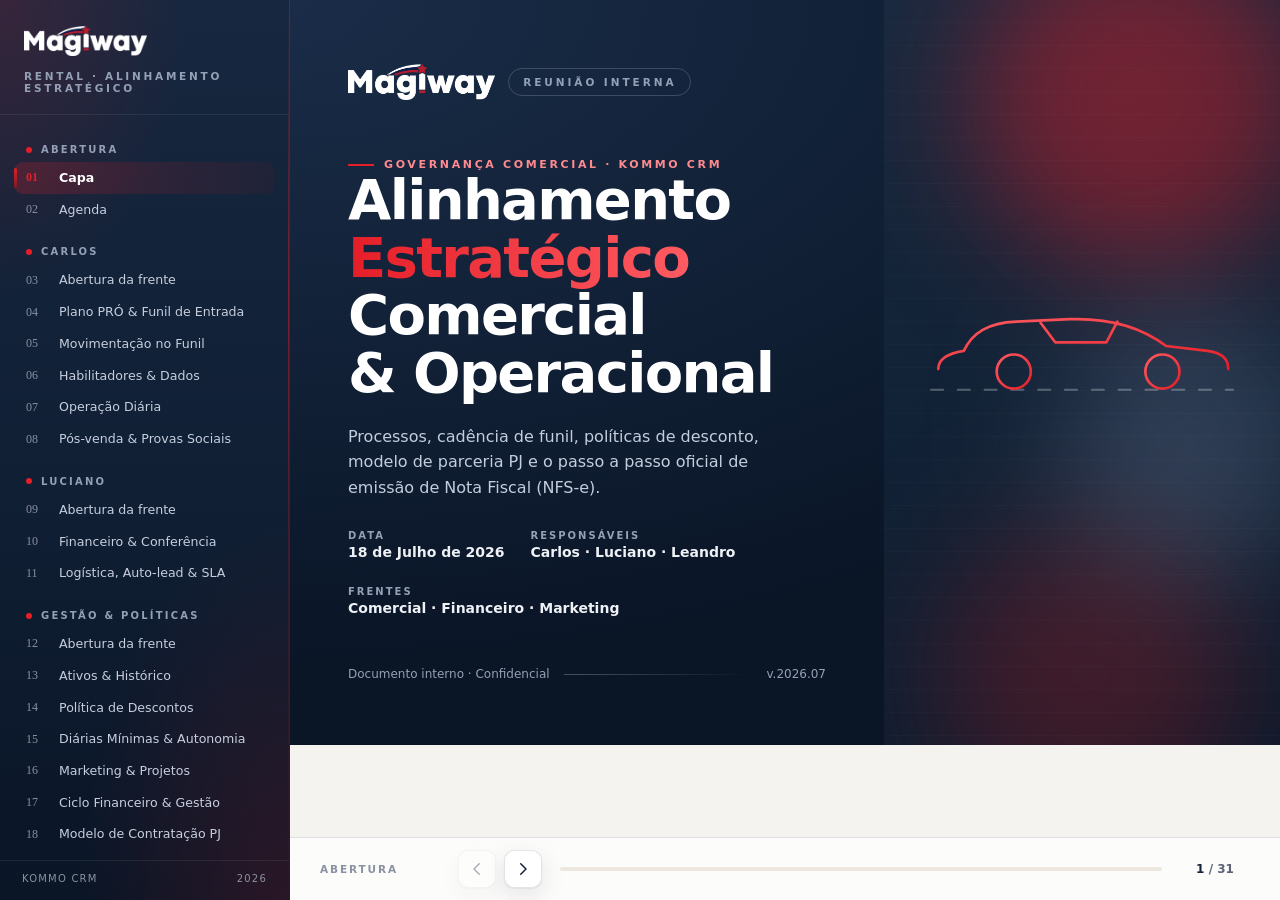
==== commit a2e06943: "Usa a logo original da Magiway na capa e na barra lateral Substitui o wordmark em SVG pela logo ofic" ====
--- a/apresentacao-alinhamento-comercial.html
+++ b/apresentacao-alinhamento-comercial.html
@@ -53,6 +53,8 @@
 .logo .word{font-weight:800;letter-spacing:.14em;font-size:19px}
 .logo .word b{color:#fff}
 .logo .word span{color:var(--red)}
+.logo-img{height:30px;width:auto;display:block}
+.logo-img.lg{height:36px}
 .brand .sub{font-size:10.5px;letter-spacing:.26em;text-transform:uppercase;
   color:var(--slate-300);font-weight:600}
 .rail-scroll{flex:1;overflow-y:auto;padding:16px 14px 22px;scrollbar-width:thin;
@@ -354,16 +356,7 @@
   <!-- ===================== LEFT RAIL ===================== -->
   <aside class="rail">
     <div class="brand">
-      <div class="logo">
-        <span class="mark">
-          <svg width="34" height="34" viewBox="0 0 40 40" fill="none">
-            <rect x="1" y="1" width="38" height="38" rx="10" fill="#0f1d31" stroke="#2a3a56"/>
-            <path d="M8 27l4-14 5 9 5-9 4 14" stroke="#e51e28" stroke-width="2.4" fill="none" stroke-linejoin="round" stroke-linecap="round"/>
-            <circle cx="30.5" cy="12" r="3.2" fill="#e51e28"/>
-          </svg>
-        </span>
-        <span class="word"><b>MAGI</b><span>WAY</span></span>
-      </div>
+      <div class="logo"><img class="logo-img" src="[data-uri]" alt="Magiway"></div>
       <div class="sub">Rental · Alinhamento Estratégico</div>
     </div>
     <nav class="rail-scroll" id="rail"></nav>
@@ -379,10 +372,7 @@
         <div class="cover">
           <div class="cv-left">
             <div class="cv-top">
-              <div class="logo">
-                <span class="mark"><svg width="34" height="34" viewBox="0 0 40 40" fill="none"><rect x="1" y="1" width="38" height="38" rx="10" fill="#16273f" stroke="#3a4d6b"/><path d="M8 27l4-14 5 9 5-9 4 14" stroke="#e51e28" stroke-width="2.4" fill="none" stroke-linecap="round" stroke-linejoin="round"/><circle cx="30.5" cy="12" r="3.2" fill="#e51e28"/></svg></span>
-                <span class="word"><b style="color:#fff">MAGI</b><span>WAY</span></span>
-              </div>
+              <div class="logo"><img class="logo-img lg" src="[data-uri]" alt="Magiway"></div>
               <span class="cv-badge">Reunião Interna</span>
             </div>
             <div>
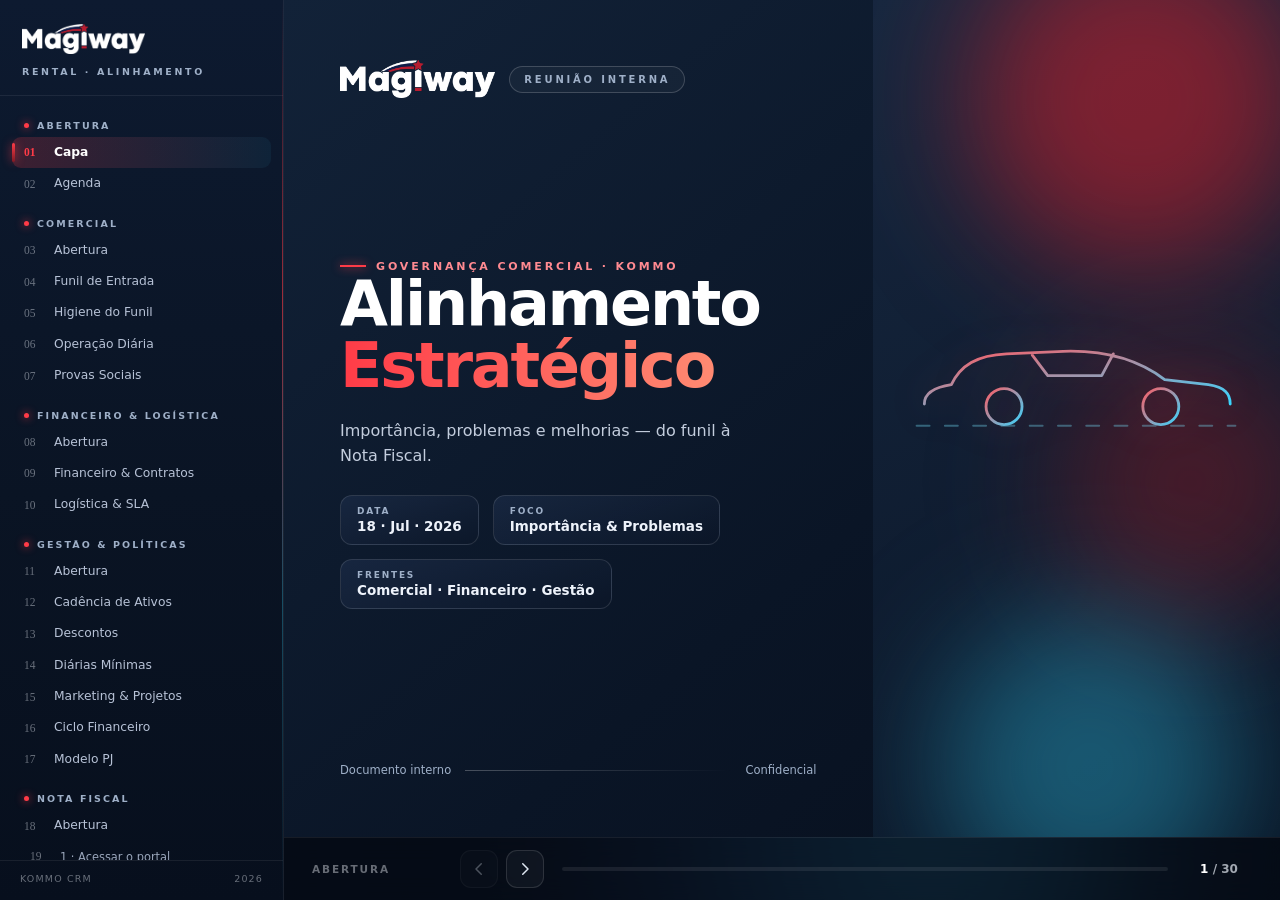
==== commit 200f759d: "Redesign: tema glass/neon, movimento e conteudo condensado - Remove atribuicoes pessoais; foco em im" ====
--- a/apresentacao-alinhamento-comercial.html
+++ b/apresentacao-alinhamento-comercial.html
@@ -7,839 +7,550 @@
 </head>
 <body>
 <style>
+@property --ang{syntax:'<angle>';inherits:false;initial-value:0deg}
 :root{
-  --navy:#13223b; --navy-700:#1c3357; --navy-900:#0b1628;
-  --burgundy:#7d1a24; --burgundy-700:#8f2530;
-  --red:#e51e28; --red-600:#cf1a24;
-  --slate:#54647f; --slate-300:#93a0b6;
-  --paper:#f5f3ef; --paper-2:#ece7df; --card:#ffffff;
-  --ink:#16223a; --muted:#5c6274; --faint:#8a91a1;
-  --line:rgba(19,34,59,.12); --line-2:rgba(19,34,59,.07);
-  --rail-w:290px;
-  --font-sans:'Inter',system-ui,-apple-system,'Segoe UI',Roboto,Helvetica,Arial,sans-serif;
-  --font-serif:'Iowan Old Style','Palatino Linotype',Palatino,Georgia,'Times New Roman',serif;
-  --sh-1:0 1px 2px rgba(13,22,40,.06),0 8px 26px rgba(13,22,40,.10);
-  --sh-2:0 30px 80px rgba(9,17,34,.20);
-  color-scheme:light;
+  --bg0:#060b16; --bg1:#0a1322; --bg2:#0e1a2e;
+  --navy:#13223b; --burgundy:#7d1a24; --red:#e51e28;
+  --slate:#54647f; --slate-300:#9fb0c8;
+  --neon:#ff3b47; --neon2:#38d6ff;
+  --ink:#eef3fb; --muted:rgba(238,243,251,.68); --faint:rgba(238,243,251,.42);
+  --glass:linear-gradient(160deg,rgba(32,49,79,.55),rgba(12,22,40,.5));
+  --glass-solid:rgba(16,27,47,.72);
+  --brd:rgba(255,255,255,.12); --brd-soft:rgba(255,255,255,.07);
+  --rail-w:284px;
+  --font:'Inter',system-ui,-apple-system,'Segoe UI',Roboto,Helvetica,Arial,sans-serif;
+  --serif:'Iowan Old Style','Palatino Linotype',Palatino,Georgia,serif;
+  color-scheme:dark;
 }
 *{box-sizing:border-box}
 html,body{margin:0;padding:0}
-body{
-  font-family:var(--font-sans);
-  background:#0b1628;
-  color:var(--ink);
-  height:100vh;overflow:hidden;
-  -webkit-font-smoothing:antialiased;text-rendering:optimizeLegibility;
-}
+body{font-family:var(--font);background:var(--bg0);color:var(--ink);height:100vh;overflow:hidden;
+  -webkit-font-smoothing:antialiased;text-rendering:optimizeLegibility}
 .app{display:flex;height:100vh;width:100vw}
 
-/* ============ LEFT RAIL / NAVIGATION ============ */
-.rail{
-  width:var(--rail-w);flex:0 0 var(--rail-w);height:100%;
-  background:
-    radial-gradient(120% 60% at 0% 0%,rgba(229,30,40,.16),transparent 55%),
-    radial-gradient(120% 70% at 100% 100%,rgba(125,26,36,.28),transparent 60%),
-    linear-gradient(180deg,#16273f 0%,#101f34 55%,#0a1526 100%);
-  color:#e9edf4;display:flex;flex-direction:column;position:relative;
-  border-right:1px solid rgba(255,255,255,.06);
-}
+/* ============ RAIL ============ */
+.rail{width:var(--rail-w);flex:0 0 var(--rail-w);height:100%;position:relative;display:flex;flex-direction:column;
+  background:linear-gradient(180deg,#0d1a30,#0a1424 55%,#070f1d);border-right:1px solid var(--brd-soft);z-index:5}
 .rail::after{content:"";position:absolute;top:0;right:0;bottom:0;width:1px;
-  background:linear-gradient(180deg,transparent,rgba(229,30,40,.5),rgba(125,26,36,.3),transparent)}
-.brand{padding:26px 24px 20px;display:flex;flex-direction:column;gap:14px;
-  border-bottom:1px solid rgba(255,255,255,.07)}
-.logo{display:flex;align-items:center;gap:11px}
-.logo .mark{position:relative;width:34px;height:34px;flex:0 0 34px}
-.logo .mark svg{display:block}
-.logo .word{font-weight:800;letter-spacing:.14em;font-size:19px}
-.logo .word b{color:#fff}
-.logo .word span{color:var(--red)}
+  background:linear-gradient(180deg,transparent,rgba(255,59,71,.6),rgba(56,214,255,.3),transparent)}
+.brand{padding:24px 22px 18px;display:flex;flex-direction:column;gap:12px;border-bottom:1px solid var(--brd-soft)}
 .logo-img{height:30px;width:auto;display:block}
-.logo-img.lg{height:36px}
-.brand .sub{font-size:10.5px;letter-spacing:.26em;text-transform:uppercase;
-  color:var(--slate-300);font-weight:600}
-.rail-scroll{flex:1;overflow-y:auto;padding:16px 14px 22px;scrollbar-width:thin;
-  scrollbar-color:rgba(255,255,255,.2) transparent}
-.rail-scroll::-webkit-scrollbar{width:7px}
-.rail-scroll::-webkit-scrollbar-thumb{background:rgba(255,255,255,.16);border-radius:8px}
-.nav-group{margin:4px 0 12px}
-.nav-group > .gh{display:flex;align-items:center;gap:9px;padding:9px 12px 7px;
-  font-size:10px;letter-spacing:.22em;text-transform:uppercase;color:var(--slate-300);font-weight:700}
-.nav-group > .gh .dot{width:6px;height:6px;border-radius:50%;background:var(--red)}
-.nav-btn{
-  display:flex;align-items:center;gap:11px;width:100%;text-align:left;
-  background:transparent;border:0;color:#c6cede;cursor:pointer;
-  font-family:inherit;font-size:12.6px;font-weight:500;line-height:1.25;
-  padding:8px 12px;border-radius:9px;position:relative;transition:background .18s,color .18s;
-}
-.nav-btn .idx{font-family:var(--font-serif);font-size:12px;color:var(--faint);
-  min-width:22px;font-variant-numeric:tabular-nums;transition:color .18s}
+.logo-img.lg{height:38px}
+.brand .sub{font-size:9.5px;letter-spacing:.28em;text-transform:uppercase;color:var(--slate-300);font-weight:700}
+.rail-scroll{flex:1;overflow-y:auto;padding:14px 12px 20px;scrollbar-width:thin;scrollbar-color:rgba(255,255,255,.18) transparent}
+.rail-scroll::-webkit-scrollbar{width:6px}
+.rail-scroll::-webkit-scrollbar-thumb{background:rgba(255,255,255,.14);border-radius:8px}
+.nav-group{margin:2px 0 10px}
+.nav-group>.gh{display:flex;align-items:center;gap:8px;padding:8px 12px 6px;font-size:9.5px;letter-spacing:.22em;
+  text-transform:uppercase;color:var(--slate-300);font-weight:800}
+.nav-group>.gh .dot{width:5px;height:5px;border-radius:50%;background:var(--neon);box-shadow:0 0 8px var(--neon)}
+.nav-btn{display:flex;align-items:center;gap:10px;width:100%;text-align:left;background:transparent;border:0;
+  color:#b7c2d6;cursor:pointer;font-family:inherit;font-size:12.3px;font-weight:500;line-height:1.25;
+  padding:8px 12px;border-radius:9px;position:relative;transition:background .18s,color .18s}
+.nav-btn .idx{font-family:var(--serif);font-size:11.5px;color:var(--faint);min-width:20px;font-variant-numeric:tabular-nums}
 .nav-btn:hover{background:rgba(255,255,255,.05);color:#fff}
-.nav-btn:focus-visible{outline:2px solid var(--red);outline-offset:2px}
-.nav-btn.active{background:linear-gradient(90deg,rgba(229,30,40,.22),rgba(125,26,36,.10));color:#fff;font-weight:600}
-.nav-btn.active::before{content:"";position:absolute;left:0;top:6px;bottom:6px;width:3px;
-  border-radius:3px;background:linear-gradient(180deg,var(--red),var(--burgundy))}
-.nav-btn.active .idx{color:var(--red)}
-.nav-btn.sub{font-size:11.6px;padding-left:20px;color:#aab4c6}
-.rail-foot{padding:12px 22px 16px;border-top:1px solid rgba(255,255,255,.07);
-  font-size:10px;letter-spacing:.12em;color:var(--faint);display:flex;justify-content:space-between}
+.nav-btn:focus-visible{outline:2px solid var(--neon);outline-offset:2px}
+.nav-btn.active{background:linear-gradient(90deg,rgba(255,59,71,.2),rgba(56,214,255,.06));color:#fff;font-weight:600}
+.nav-btn.active::before{content:"";position:absolute;left:0;top:6px;bottom:6px;width:3px;border-radius:3px;
+  background:linear-gradient(180deg,var(--neon),var(--burgundy));box-shadow:0 0 10px rgba(255,59,71,.8)}
+.nav-btn.active .idx{color:var(--neon)}
+.nav-btn.sub{font-size:11.4px;padding-left:18px;color:#9aa6bb}
+.rail-foot{padding:12px 20px 16px;border-top:1px solid var(--brd-soft);font-size:9.5px;letter-spacing:.12em;
+  color:var(--faint);display:flex;justify-content:space-between}
 
 /* ============ STAGE ============ */
-.stage{flex:1;height:100%;position:relative;display:flex;flex-direction:column;
-  background:
-   radial-gradient(90% 60% at 100% 0%,rgba(84,100,127,.10),transparent 60%),
-   var(--paper);
-  overflow:hidden}
-.deck{flex:1;position:relative;overflow:hidden}
-.slide{position:absolute;inset:0;overflow-y:auto;overflow-x:hidden;
-  padding:52px 62px 40px;opacity:0;visibility:hidden;transform:translateY(14px) scale(.994);
-  transition:opacity .5s ease,transform .5s ease,visibility .5s;
-  scrollbar-width:thin;scrollbar-color:var(--slate-300) transparent}
-.slide::-webkit-scrollbar{width:9px}
-.slide::-webkit-scrollbar-thumb{background:rgba(84,100,127,.35);border-radius:8px}
+.stage{flex:1;height:100%;position:relative;display:flex;flex-direction:column;overflow:hidden;background:var(--bg0)}
+/* global aurora motion */
+.aurora{position:absolute;inset:0;overflow:hidden;pointer-events:none;z-index:0}
+.aurora i{position:absolute;border-radius:50%;filter:blur(90px);opacity:.5;mix-blend-mode:screen;will-change:transform}
+.aurora .a1{width:520px;height:520px;background:#e51e28;top:-140px;left:8%;animation:au1 26s ease-in-out infinite}
+.aurora .a2{width:460px;height:460px;background:#1f4f8a;bottom:-160px;left:32%;animation:au2 30s ease-in-out infinite}
+.aurora .a3{width:420px;height:420px;background:#7d1a24;top:16%;right:-120px;animation:au3 34s ease-in-out infinite}
+.aurora .a4{width:360px;height:360px;background:#2597b8;bottom:-120px;right:14%;animation:au1 28s ease-in-out infinite reverse}
+@keyframes au1{0%,100%{transform:translate(0,0) scale(1)}50%{transform:translate(60px,50px) scale(1.15)}}
+@keyframes au2{0%,100%{transform:translate(0,0) scale(1)}50%{transform:translate(-50px,-40px) scale(1.12)}}
+@keyframes au3{0%,100%{transform:translate(0,0) scale(1)}50%{transform:translate(-40px,60px) scale(1.18)}}
+.gr_overlay{position:absolute;inset:0;pointer-events:none;z-index:0;opacity:.5;
+  background:radial-gradient(120% 90% at 50% 0%,transparent,rgba(6,11,22,.7) 90%),
+  linear-gradient(rgba(255,255,255,.022) 1px,transparent 1px) 0 0/100% 42px}
+
+.deck{flex:1;position:relative;overflow:hidden;z-index:1}
+.slide{position:absolute;inset:0;overflow-y:auto;overflow-x:hidden;padding:48px 60px 36px;
+  opacity:0;visibility:hidden;transform:translateY(12px);transition:opacity .5s ease,transform .5s,visibility .5s;
+  display:flex;flex-direction:column;scrollbar-width:thin;scrollbar-color:rgba(255,255,255,.2) transparent}
+.slide::-webkit-scrollbar{width:8px}
+.slide::-webkit-scrollbar-thumb{background:rgba(255,255,255,.16);border-radius:8px}
 .slide.active{opacity:1;visibility:visible;transform:none;z-index:2}
-.slide.leaving{opacity:0;transform:translateY(-10px) scale(.994);z-index:1}
-
-/* slide chrome */
-.eyebrow{display:inline-flex;align-items:center;gap:10px;font-size:11px;letter-spacing:.24em;
-  text-transform:uppercase;font-weight:700;color:var(--burgundy)}
-.eyebrow .bar{width:26px;height:2px;background:var(--red)}
-.s-head{display:flex;justify-content:space-between;align-items:flex-end;gap:24px;
-  padding-bottom:16px;margin-bottom:26px;border-bottom:1px solid var(--line);position:relative}
-.s-head::after{content:"";position:absolute;left:0;bottom:-1px;width:64px;height:2px;
-  background:linear-gradient(90deg,var(--red),var(--burgundy))}
-.s-title{font-size:30px;line-height:1.08;font-weight:800;letter-spacing:-.02em;color:var(--navy);
-  margin:12px 0 0;text-wrap:balance;max-width:20ch}
-.s-kicker{font-size:13px;color:var(--muted);margin-top:9px;max-width:64ch;line-height:1.5}
-.s-num{font-family:var(--font-serif);font-size:52px;line-height:1;color:var(--paper-2);
-  font-weight:600;-webkit-text-stroke:1px rgba(84,100,127,.35);color:transparent;
-  font-variant-numeric:tabular-nums;white-space:nowrap}
-
-/* generic cards / grids */
+.slide.leaving{opacity:0;transform:translateY(-8px);z-index:1}
+.slide-body{flex:1;display:flex;flex-direction:column;justify-content:center;gap:22px}
+
+/* slide head */
+.eyebrow{display:inline-flex;align-items:center;gap:10px;font-size:11px;letter-spacing:.26em;text-transform:uppercase;
+  font-weight:800;color:#ff8a91}
+.eyebrow .bar{width:26px;height:2px;background:var(--neon);box-shadow:0 0 10px var(--neon)}
+.s-head{display:flex;justify-content:space-between;align-items:flex-end;gap:24px}
+.s-title{font-size:40px;line-height:1.04;font-weight:800;letter-spacing:-.025em;color:#fff;margin:14px 0 0;
+  text-wrap:balance;max-width:18ch}
+.s-title em{font-style:normal;background:linear-gradient(90deg,var(--neon),#ff8a72);-webkit-background-clip:text;background-clip:text;color:transparent}
+.s-num{font-family:var(--serif);font-size:74px;line-height:1;color:transparent;-webkit-text-stroke:1.4px rgba(255,255,255,.14);
+  font-weight:600;font-variant-numeric:tabular-nums;white-space:nowrap}
+
+/* GLASS TILE */
 .grid{display:grid;gap:18px}
-.g2{grid-template-columns:1fr 1fr}
+.g2{grid-template-columns:repeat(2,1fr)}
 .g3{grid-template-columns:repeat(3,1fr)}
-.card{background:var(--card);border:1px solid var(--line);border-radius:14px;padding:20px 22px;
-  box-shadow:var(--sh-1);position:relative;overflow:hidden}
-.card .cnum{position:absolute;top:14px;right:18px;font-family:var(--font-serif);font-size:30px;
-  color:var(--paper-2);font-weight:600;line-height:1}
-.card h3{margin:0 0 8px;font-size:15.5px;color:var(--navy);letter-spacing:-.01em;
-  display:flex;align-items:center;gap:10px}
-.card h3 .ic{flex:0 0 30px;width:30px;height:30px;border-radius:9px;display:grid;place-items:center;
-  background:linear-gradient(150deg,var(--navy),var(--navy-700));color:#fff}
-.card h3 .ic.red{background:linear-gradient(150deg,var(--red),var(--burgundy))}
-.card h3 .ic.slate{background:linear-gradient(150deg,var(--slate),#3f4d63)}
-.card p{margin:0;font-size:13px;color:var(--muted);line-height:1.55}
-.ticklist{list-style:none;margin:10px 0 0;padding:0;display:flex;flex-direction:column;gap:9px}
-.ticklist li{position:relative;padding-left:26px;font-size:12.8px;color:#3a4459;line-height:1.5}
-.ticklist li::before{content:"";position:absolute;left:0;top:2px;width:16px;height:16px;border-radius:5px;
-  background:rgba(229,30,40,.12);
-  background-image:url("data:image/svg+xml,%3Csvg xmlns='http://www.w3.org/2000/svg' viewBox='0 0 16 16'%3E%3Cpath d='M6.5 10.6 4 8.1l-1 1 3.5 3.5 7-7-1-1z' fill='%23e51e28'/%3E%3C/svg%3E");
-  background-repeat:no-repeat;background-position:center}
-.ticklist.warn li::before{background:rgba(125,26,36,.10);
-  background-image:url("data:image/svg+xml,%3Csvg xmlns='http://www.w3.org/2000/svg' viewBox='0 0 16 16'%3E%3Cpath d='M8 1 1 14h14L8 1zm0 4v4M8 11.2v.1' stroke='%237d1a24' stroke-width='1.4' fill='none' stroke-linecap='round'/%3E%3C/svg%3E")}
+.g4{grid-template-columns:repeat(4,1fr)}
+.tile{position:relative;border-radius:18px;padding:24px;background:var(--glass);
+  backdrop-filter:blur(16px) saturate(140%);-webkit-backdrop-filter:blur(16px) saturate(140%);
+  border:1px solid var(--brd);overflow:hidden;transition:transform .32s cubic-bezier(.2,.7,.2,1),box-shadow .32s,border-color .32s}
+.tile::after{content:"";position:absolute;left:0;top:0;right:0;height:1px;
+  background:linear-gradient(90deg,transparent,rgba(255,255,255,.5),transparent);opacity:.6}
+.tile:hover{transform:translateY(-6px);border-color:rgba(255,59,71,.4);
+  box-shadow:0 22px 60px rgba(0,0,0,.4),0 0 0 1px rgba(255,59,71,.2)}
+.tile .ico{width:52px;height:52px;border-radius:14px;display:grid;place-items:center;margin-bottom:16px;
+  background:linear-gradient(150deg,rgba(255,59,71,.22),rgba(125,26,36,.12));border:1px solid rgba(255,59,71,.3);
+  color:#ff9aa0;box-shadow:0 0 24px rgba(255,59,71,.25) inset}
+.tile .ico.blue{background:linear-gradient(150deg,rgba(56,214,255,.18),rgba(31,79,138,.12));border-color:rgba(56,214,255,.32);color:#8fe6ff;box-shadow:0 0 24px rgba(56,214,255,.2) inset}
+.tile .ico svg{width:26px;height:26px}
+.tile h3{margin:0 0 8px;font-size:18px;font-weight:700;color:#fff;letter-spacing:-.01em;line-height:1.15}
+.tile p{margin:0;font-size:13.5px;color:var(--muted);line-height:1.5}
+.tile .ghost{position:absolute;right:16px;bottom:6px;font-family:var(--serif);font-size:64px;line-height:1;
+  color:rgba(255,255,255,.05);font-weight:600}
+/* neon rotating border (attention) */
+.tile.glow::before{content:"";position:absolute;inset:-1px;border-radius:inherit;padding:1.4px;pointer-events:none;
+  background:conic-gradient(from var(--ang),transparent 0 62%,var(--neon) 78%,var(--neon2) 88%,transparent 100%);
+  -webkit-mask:linear-gradient(#000 0 0) content-box,linear-gradient(#000 0 0);-webkit-mask-composite:xor;
+  mask:linear-gradient(#000 0 0) content-box,linear-gradient(#000 0 0);mask-composite:exclude;
+  animation:spin 5s linear infinite}
+@keyframes spin{to{--ang:360deg}}
+
+/* big stat */
+.stat{text-align:left}
+.stat .sv{font-size:54px;font-weight:800;letter-spacing:-.03em;line-height:1;color:#fff;font-variant-numeric:tabular-nums;
+  text-shadow:0 0 30px rgba(255,59,71,.35)}
+.stat .sv .u{font-size:22px;color:var(--neon);font-weight:700}
+.stat .sl{font-size:13px;color:var(--muted);margin-top:10px;line-height:1.4}
+.stat.big .sv{font-size:88px}
+
+/* mini list */
+.ml{list-style:none;margin:12px 0 0;padding:0;display:flex;flex-direction:column;gap:10px}
+.ml li{position:relative;padding-left:24px;font-size:14px;color:rgba(238,243,251,.86);line-height:1.4;font-weight:500}
+.ml li::before{content:"";position:absolute;left:0;top:5px;width:12px;height:12px;border-radius:4px;
+  background:linear-gradient(150deg,var(--neon),var(--burgundy));box-shadow:0 0 10px rgba(255,59,71,.6)}
+.ml.x li::before{background:linear-gradient(150deg,#8f2530,#5a1017);box-shadow:0 0 10px rgba(143,37,48,.6)}
+.ml.b li::before{background:linear-gradient(150deg,var(--neon2),#1f6f8a);box-shadow:0 0 10px rgba(56,214,255,.5)}
 
 /* chips */
-.chip{display:inline-flex;align-items:center;gap:6px;font-size:10.5px;font-weight:700;
-  letter-spacing:.04em;text-transform:uppercase;padding:4px 10px;border-radius:100px;
-  border:1px solid var(--line)}
-.chip.red{color:var(--red);background:rgba(229,30,40,.08);border-color:rgba(229,30,40,.25)}
-.chip.navy{color:var(--navy);background:rgba(19,34,59,.06);border-color:rgba(19,34,59,.18)}
-.chip.slate{color:var(--slate);background:rgba(84,100,127,.1);border-color:rgba(84,100,127,.28)}
-.chip.hold{color:#8a6d16;background:rgba(190,150,20,.12);border-color:rgba(190,150,20,.34)}
-.chip.tbd{color:var(--slate);background:transparent;border-style:dashed}
-.owner{display:inline-flex;align-items:center;gap:7px;font-size:11.5px;color:var(--muted);font-weight:600}
-.owner .av{width:22px;height:22px;border-radius:50%;display:grid;place-items:center;color:#fff;
-  font-size:10px;font-weight:800;background:var(--navy)}
-.owner .av.r{background:var(--burgundy)} .owner .av.s{background:var(--slate)}
-
-/* dividers */
-.divider{display:flex;flex-direction:column;justify-content:center;min-height:100%;
-  padding:0 20px 30px;position:relative}
-.divider .big-num{font-family:var(--font-serif);font-size:150px;line-height:.8;color:transparent;
-  -webkit-text-stroke:1.4px rgba(84,100,127,.4);font-weight:600;margin-bottom:8px}
-.divider h2{font-size:52px;line-height:1.02;letter-spacing:-.03em;color:var(--navy);
-  margin:6px 0 16px;font-weight:800;max-width:16ch;text-wrap:balance}
-.divider h2 em{font-style:normal;color:var(--red)}
-.divider .lead{font-size:16px;color:var(--muted);max-width:56ch;line-height:1.6}
-.divider .agenda-mini{display:flex;flex-wrap:wrap;gap:10px;margin-top:26px;max-width:60ch}
-.divider .agenda-mini span{font-size:12px;color:#3a4459;background:#fff;border:1px solid var(--line);
-  padding:7px 13px;border-radius:100px;box-shadow:var(--sh-1)}
-.palette-circles{position:absolute;right:6px;top:50%;transform:translateY(-50%);
-  display:flex;flex-direction:column;gap:18px}
-.palette-circles i{width:64px;height:64px;border-radius:50%;display:block;box-shadow:var(--sh-1)}
+.chip{display:inline-flex;align-items:center;gap:6px;font-size:11px;font-weight:800;letter-spacing:.05em;text-transform:uppercase;
+  padding:6px 12px;border-radius:100px;border:1px solid var(--brd)}
+.chip.on{color:#7cf6c0;background:rgba(40,220,150,.1);border-color:rgba(40,220,150,.35)}
+.chip.tbd{color:var(--slate-300);border-style:dashed}
+.chip.hold{color:#ffd27a;background:rgba(230,180,60,.1);border-color:rgba(230,180,60,.35)}
+.chip.red{color:#ff9aa0;background:rgba(255,59,71,.1);border-color:rgba(255,59,71,.35)}
+
+/* FLOW (animated steps) */
+.flow{display:flex;align-items:center;gap:0;width:100%}
+.fnode{flex:0 0 auto;width:150px;text-align:center;position:relative;z-index:2}
+.fnode .circ{width:96px;height:96px;border-radius:50%;margin:0 auto 14px;display:grid;place-items:center;position:relative;
+  background:radial-gradient(circle at 34% 30%,rgba(255,255,255,.14),rgba(255,255,255,.02));border:1px solid var(--brd)}
+.fnode .circ .lbl{font-family:var(--serif);font-size:30px;font-weight:600;color:#fff;font-variant-numeric:tabular-nums}
+.fnode .circ svg{width:34px;height:34px;color:#ff9aa0}
+.fnode .circ::before{content:"";position:absolute;inset:-6px;border-radius:50%;border:1.5px solid var(--neon);
+  opacity:.0;animation:pulse 2.6s ease-out infinite}
+.fnode:nth-child(3) .circ::before{animation-delay:.6s}
+.fnode:nth-child(5) .circ::before{animation-delay:1.2s}
+@keyframes pulse{0%{opacity:.7;transform:scale(1)}80%,100%{opacity:0;transform:scale(1.35)}}
+.fnode .cap{font-size:14px;font-weight:700;color:#fff}
+.fnode .sub{font-size:11.5px;color:var(--muted);margin-top:3px}
+.conn{flex:1;height:3px;position:relative;background:rgba(255,255,255,.1);border-radius:3px;overflow:hidden;min-width:40px}
+.conn::after{content:"";position:absolute;top:0;bottom:0;width:45%;border-radius:3px;
+  background:linear-gradient(90deg,transparent,var(--neon2),var(--neon),transparent);animation:run 1.9s linear infinite}
+@keyframes run{from{transform:translateX(-120%)}to{transform:translateX(320%)}}
+
+/* divider */
+.divider{flex:1;display:flex;flex-direction:column;justify-content:center;position:relative}
+.divider .big-num{font-family:var(--serif);font-size:150px;line-height:.8;color:transparent;
+  -webkit-text-stroke:1.4px rgba(255,255,255,.16);font-weight:600;margin-bottom:6px}
+.divider h2{font-size:58px;line-height:1.02;letter-spacing:-.035em;color:#fff;margin:4px 0 16px;font-weight:800;max-width:15ch;text-wrap:balance}
+.divider h2 em{font-style:normal;background:linear-gradient(90deg,var(--neon),#ff8a72);-webkit-background-clip:text;background-clip:text;color:transparent}
+.divider .lead{font-size:17px;color:var(--muted);max-width:50ch;line-height:1.55}
+.divider .mini{display:flex;flex-wrap:wrap;gap:10px;margin-top:26px;max-width:60ch}
+.divider .mini span{font-size:12.5px;color:#cfd8e6;background:var(--glass);border:1px solid var(--brd);
+  backdrop-filter:blur(10px);padding:8px 15px;border-radius:100px}
 
 /* cover */
-.cover{min-height:100%;display:grid;grid-template-columns:1.35fr .9fr;gap:0;
-  position:relative;padding:0;overflow:hidden;background:
-   radial-gradient(120% 90% at 0% 0%,#1a2c48,#101f34 60%,#0a1526);color:#eef1f6;margin:-52px -62px -40px}
-.cover .cv-left{padding:64px 58px;display:flex;flex-direction:column;justify-content:space-between;position:relative;z-index:2}
-.cover .cv-right{position:relative;overflow:hidden;
-  background:linear-gradient(155deg,#17293f 0%,#0c1a2c 100%)}
-.cover .cv-right::before{content:"";position:absolute;inset:0;z-index:1;pointer-events:none;
-  background:repeating-linear-gradient(180deg,transparent 0 22px,rgba(255,255,255,.018) 22px 23px)}
-.cv-top{display:flex;align-items:center;gap:13px}
-.cv-badge{font-size:10.5px;letter-spacing:.28em;text-transform:uppercase;color:var(--slate-300);
-  font-weight:700;padding:7px 14px;border:1px solid rgba(255,255,255,.18);border-radius:100px}
-.cover h1{font-size:56px;line-height:1.03;letter-spacing:-.03em;font-weight:800;margin:0;
-  color:#fff;text-wrap:balance;max-width:15ch}
-.cover h1 em{font-style:normal;background:linear-gradient(90deg,var(--red),#ff5b62);
-  -webkit-background-clip:text;background-clip:text;color:transparent}
-.cover .cv-sub{font-size:16px;color:#c3cddd;margin:22px 0 0;max-width:46ch;line-height:1.6}
-.cover .cv-meta{display:flex;flex-wrap:wrap;gap:26px;margin-top:6px}
-.cover .cv-meta .m{display:flex;flex-direction:column;gap:3px}
-.cover .cv-meta .m .k{font-size:10px;letter-spacing:.2em;text-transform:uppercase;color:var(--slate-300);font-weight:700}
-.cover .cv-meta .m .v{font-size:14px;color:#eef1f6;font-weight:600}
-.cover .pilhas{position:absolute;inset:0;display:flex;flex-direction:column}
-.cover .pilhas i{flex:1;display:block}
-.cover .cv-orbs{position:absolute;right:46px;top:0;bottom:0;display:flex;flex-direction:column;
-  justify-content:center;gap:26px;z-index:2}
-.cover .cv-orbs i{width:96px;height:96px;border-radius:50%;box-shadow:0 18px 50px rgba(0,0,0,.35)}
-.cover .cv-foot{display:flex;align-items:center;gap:14px;font-size:12px;color:var(--slate-300)}
+.cover{flex:1;display:grid;grid-template-columns:1.3fr .9fr;position:relative;overflow:hidden;
+  margin:-48px -60px -36px;background:linear-gradient(140deg,#122238,#0a1526 60%,#070f1d)}
+.cover .cv-left{padding:60px 56px;display:flex;flex-direction:column;justify-content:space-between;position:relative;z-index:3}
+.cover .cv-right{position:relative;overflow:hidden;background:linear-gradient(155deg,#16273f,#0a1526)}
+.cv-top{display:flex;align-items:center;gap:14px}
+.cv-badge{font-size:10px;letter-spacing:.28em;text-transform:uppercase;color:var(--slate-300);font-weight:800;
+  padding:7px 14px;border:1px solid rgba(255,255,255,.18);border-radius:100px;background:rgba(255,255,255,.03)}
+.cover h1{font-size:62px;line-height:1.0;letter-spacing:-.035em;font-weight:800;margin:0;color:#fff;text-wrap:balance;max-width:14ch}
+.cover h1 em{font-style:normal;background:linear-gradient(90deg,var(--neon),#ff8a72);-webkit-background-clip:text;background-clip:text;color:transparent}
+.cover .cv-sub{font-size:16px;color:#c3cddd;margin:22px 0 0;max-width:40ch;line-height:1.55}
+.cover .cv-meta{display:flex;flex-wrap:wrap;gap:14px;margin-top:26px}
+.cover .cv-meta .mm{padding:10px 16px;border-radius:12px;background:var(--glass);border:1px solid var(--brd);backdrop-filter:blur(10px)}
+.cover .cv-meta .mm .k{font-size:9px;letter-spacing:.2em;text-transform:uppercase;color:var(--slate-300);font-weight:800}
+.cover .cv-meta .mm .v{font-size:13.5px;color:#eef3fb;font-weight:700;margin-top:2px}
+.cover .cv-foot{display:flex;align-items:center;gap:14px;font-size:11.5px;color:var(--slate-300)}
 .cover .cv-foot .ln{flex:1;height:1px;background:linear-gradient(90deg,rgba(255,255,255,.25),transparent)}
 
-/* two-col split (PJ, feature) */
-.split{display:grid;grid-template-columns:1fr 1fr;gap:18px}
-.split.three{grid-template-columns:repeat(3,1fr)}
-.panel{border-radius:14px;padding:20px 22px;border:1px solid var(--line);background:var(--card);box-shadow:var(--sh-1)}
-.panel.tint-navy{background:linear-gradient(160deg,#16273f,#0f1d31);color:#e7ecf4;border-color:transparent}
-.panel.tint-red{background:linear-gradient(160deg,#8f2530,#6f1620);color:#fbe9ea;border-color:transparent}
-.panel.tint-slate{background:linear-gradient(160deg,#5a6a85,#41506a);color:#eef1f6;border-color:transparent}
-.panel .ph{display:flex;align-items:center;gap:11px;margin-bottom:14px}
-.panel .ph .pn{font-size:12.5px;font-weight:800;letter-spacing:.12em;text-transform:uppercase}
-.panel.tint-navy .ph .pn,.panel.tint-red .ph .pn,.panel.tint-slate .ph .pn{color:#fff}
-.panel.tint-navy .ticklist li,.panel.tint-red .ticklist li,.panel.tint-slate .ticklist li{color:rgba(255,255,255,.9)}
-.panel.tint-navy .ticklist li::before,.panel.tint-slate .ticklist li::before{background:rgba(255,255,255,.14);
-  background-image:url("data:image/svg+xml,%3Csvg xmlns='http://www.w3.org/2000/svg' viewBox='0 0 16 16'%3E%3Cpath d='M6.5 10.6 4 8.1l-1 1 3.5 3.5 7-7-1-1z' fill='%23ffffff'/%3E%3C/svg%3E");background-repeat:no-repeat;background-position:center}
-.panel.tint-red .ticklist li::before{background:rgba(255,255,255,.16);
-  background-image:url("data:image/svg+xml,%3Csvg xmlns='http://www.w3.org/2000/svg' viewBox='0 0 16 16'%3E%3Cpath d='M4 8h8M8 4v8' stroke='%23ffffff' stroke-width='1.6' stroke-linecap='round'/%3E%3C/svg%3E");background-repeat:no-repeat;background-position:center;transform:rotate(45deg)}
-
-/* metric row */
-.metrics{display:grid;grid-template-columns:repeat(4,1fr);gap:14px;margin-bottom:22px}
-.metric{background:var(--card);border:1px solid var(--line);border-radius:13px;padding:16px 18px;box-shadow:var(--sh-1)}
-.metric .mv{font-size:26px;font-weight:800;color:var(--navy);letter-spacing:-.02em;font-variant-numeric:tabular-nums}
-.metric .mv span{font-size:14px;color:var(--red);font-weight:700}
-.metric .ml{font-size:11px;color:var(--muted);margin-top:3px;line-height:1.35}
-.metric.accent{background:linear-gradient(160deg,#8f2530,#6f1620);border-color:transparent}
-.metric.accent .mv{color:#fff}.metric.accent .mv span{color:#ffd7d9}.metric.accent .ml{color:rgba(255,255,255,.82)}
-
-/* SLA timeline */
-.timeline{display:flex;gap:0;margin:6px 0 4px;position:relative}
-.tl-step{flex:1;position:relative;padding:0 10px;text-align:center}
-.tl-step .node{width:44px;height:44px;border-radius:50%;margin:0 auto 12px;display:grid;place-items:center;
-  color:#fff;font-weight:800;font-size:14px;box-shadow:var(--sh-1);position:relative;z-index:2;
-  background:linear-gradient(150deg,var(--navy),var(--navy-700))}
-.tl-step:nth-child(2) .node{background:linear-gradient(150deg,var(--slate),#41506a)}
-.tl-step:nth-child(3) .node{background:linear-gradient(150deg,var(--red),var(--burgundy))}
-.tl-step::before{content:"";position:absolute;top:22px;left:-50%;width:100%;height:2px;
-  background:var(--line);z-index:1}
-.tl-step:first-child::before{display:none}
-.tl-step h4{margin:0 0 5px;font-size:14px;color:var(--navy)}
-.tl-step p{margin:0;font-size:11.5px;color:var(--muted);line-height:1.45}
-
-/* NF tutorial */
-.nf{display:grid;grid-template-columns:.92fr 1.15fr;gap:30px;align-items:start;min-height:100%}
-.nf .nf-copy{position:sticky;top:0}
-.nf .step-badge{display:inline-flex;align-items:center;gap:12px;margin-bottom:6px}
-.nf .step-badge .n{width:46px;height:46px;border-radius:12px;display:grid;place-items:center;color:#fff;
-  font-family:var(--font-serif);font-size:22px;font-weight:600;
-  background:linear-gradient(150deg,var(--red),var(--burgundy));box-shadow:var(--sh-1)}
-.nf .step-badge .of{font-size:11px;letter-spacing:.2em;text-transform:uppercase;color:var(--faint);font-weight:700}
-.nf h3{font-size:23px;color:var(--navy);letter-spacing:-.02em;margin:14px 0 12px;line-height:1.12;text-wrap:balance}
-.nf .shot{background:#fff;border:1px solid var(--line);border-radius:14px;padding:10px;box-shadow:var(--sh-2);
-  overflow:hidden}
-.nf .shot img{display:block;width:100%;border-radius:8px}
-.nf .shot .cap{font-size:10.5px;color:var(--faint);letter-spacing:.1em;text-transform:uppercase;
-  padding:9px 6px 3px;font-weight:600}
-
-.callout{display:flex;gap:13px;background:linear-gradient(120deg,rgba(229,30,40,.06),rgba(125,26,36,.05));
-  border:1px solid rgba(125,26,36,.2);border-left:3px solid var(--red);border-radius:12px;padding:15px 17px;margin-top:16px}
-.callout .ci{flex:0 0 22px}
-.callout p{margin:0;font-size:12.5px;color:#4a3238;line-height:1.5}
-.callout b{color:var(--burgundy)}
-
-.two-list{columns:2;column-gap:34px}
-.two-list .ticklist li{break-inside:avoid;margin-bottom:9px}
-
-.note-line{font-size:12px;color:var(--faint);margin-top:16px;display:flex;align-items:center;gap:10px}
-.note-line .ln{flex:1;height:1px;background:var(--line)}
-
-/* ============ CONTROLS ============ */
-.controls{flex:0 0 auto;display:flex;align-items:center;gap:18px;padding:12px 30px;
-  background:rgba(255,255,255,.7);backdrop-filter:blur(8px);border-top:1px solid var(--line)}
-.progress{flex:1;height:4px;border-radius:4px;background:var(--paper-2);overflow:hidden}
-.progress .bar{height:100%;background:linear-gradient(90deg,var(--red),var(--burgundy));
-  width:0;transition:width .5s ease;border-radius:4px}
-.counter{font-size:12px;color:var(--muted);font-variant-numeric:tabular-nums;font-weight:600;min-width:70px;text-align:center}
-.counter b{color:var(--navy)}
-.nav-arrows{display:flex;gap:8px}
-.arrow{width:38px;height:38px;border-radius:10px;border:1px solid var(--line);background:#fff;
-  cursor:pointer;display:grid;place-items:center;color:var(--navy);transition:.16s;box-shadow:var(--sh-1)}
-.arrow:hover{background:var(--navy);color:#fff;border-color:var(--navy)}
-.arrow:disabled{opacity:.35;cursor:not-allowed}
-.arrow:focus-visible{outline:2px solid var(--red);outline-offset:2px}
-.stage-tag{font-size:10.5px;letter-spacing:.18em;text-transform:uppercase;color:var(--faint);
-  font-weight:700;min-width:120px}
-
-/* ===== ambient motion (dark grounds) ===== */
+/* car scene */
 .ambient{position:absolute;inset:0;overflow:hidden;pointer-events:none;z-index:0}
-.ambient .blob{position:absolute;border-radius:50%;filter:blur(60px);opacity:.44;mix-blend-mode:screen;will-change:transform}
-.blob.b1{width:340px;height:340px;background:#e51e28;top:-70px;right:-30px;animation:drift1 19s ease-in-out infinite}
-.blob.b2{width:300px;height:300px;background:#7d1a24;bottom:-80px;right:40px;animation:drift2 23s ease-in-out infinite}
-.blob.b3{width:260px;height:260px;background:#54647f;top:42%;right:-40px;animation:drift3 27s ease-in-out infinite}
-@keyframes drift1{0%,100%{transform:translate(0,0) scale(1)}50%{transform:translate(-42px,32px) scale(1.12)}}
-@keyframes drift2{0%,100%{transform:translate(0,0) scale(1)}50%{transform:translate(32px,-28px) scale(1.08)}}
-@keyframes drift3{0%,100%{transform:translate(0,0) scale(1)}50%{transform:translate(-26px,-32px) scale(1.15)}}
-
-/* ===== soft mesh (light divider grounds) ===== */
-.mesh{position:absolute;inset:0;overflow:hidden;pointer-events:none;z-index:0}
-.mesh .blob{position:absolute;border-radius:50%;filter:blur(72px);opacity:.15;will-change:transform}
-.mesh .m1{width:380px;height:380px;background:#e51e28;top:-90px;right:5%;animation:drift1 21s ease-in-out infinite}
-.mesh .m2{width:330px;height:330px;background:#13223b;bottom:-100px;right:16%;animation:drift2 25s ease-in-out infinite}
-.mesh .m3{width:300px;height:300px;background:#54647f;top:28%;right:-50px;animation:drift3 29s ease-in-out infinite}
-
-/* ===== animated line-art car ===== */
-.car-art{position:absolute;left:50%;top:45%;transform:translate(-50%,-50%);width:80%;max-width:430px;z-index:2;overflow:visible}
-.car-art .draw{fill:none;stroke-width:2.2;stroke-linecap:round;stroke-linejoin:round;
-  stroke-dasharray:1500;stroke-dashoffset:1500;animation:draw 2.6s ease forwards .3s}
+.ambient .blob{position:absolute;border-radius:50%;filter:blur(60px);opacity:.5;mix-blend-mode:screen}
+.blob.b1{width:340px;height:340px;background:#e51e28;top:-70px;right:-30px;animation:au1 19s ease-in-out infinite}
+.blob.b2{width:300px;height:300px;background:#2597b8;bottom:-80px;right:40px;animation:au2 23s ease-in-out infinite}
+.blob.b3{width:260px;height:260px;background:#7d1a24;top:42%;right:-40px;animation:au3 27s ease-in-out infinite}
+.car-art{position:absolute;left:50%;top:44%;transform:translate(-50%,-50%);width:82%;max-width:440px;z-index:2;overflow:visible;
+  filter:drop-shadow(0 0 18px rgba(255,59,71,.35))}
+.car-art .draw{fill:none;stroke-width:2.2;stroke-linecap:round;stroke-linejoin:round;stroke-dasharray:1500;stroke-dashoffset:1500;animation:draw 2.6s ease forwards .3s}
 .car-art .wheel{fill:none;stroke-width:2.2;stroke-dasharray:120;stroke-dashoffset:120;animation:draw 1.1s ease forwards 1.7s}
 .car-art .road{fill:none;stroke-linecap:round;animation:roadmove 1.1s linear infinite}
-.car-art .glow{transform-origin:center;animation:floaty 5.5s ease-in-out infinite 2.7s}
+.car-art .glow{animation:floaty 5.5s ease-in-out infinite 2.7s}
 @keyframes draw{to{stroke-dashoffset:0}}
 @keyframes roadmove{to{stroke-dashoffset:-44}}
 @keyframes floaty{0%,100%{transform:translateY(0)}50%{transform:translateY(-7px)}}
-
-/* ===== motion streaks ===== */
 .streaks{position:absolute;left:0;right:0;bottom:26%;z-index:1;pointer-events:none;height:60px}
-.streaks i{position:absolute;height:2px;border-radius:2px;
-  background:linear-gradient(90deg,transparent,rgba(255,255,255,.55),transparent);opacity:0}
+.streaks i{position:absolute;height:2px;border-radius:2px;background:linear-gradient(90deg,transparent,rgba(120,230,255,.7),transparent);opacity:0}
 .streaks i:nth-child(1){width:120px;top:0;animation:streak 3.4s linear infinite}
 .streaks i:nth-child(2){width:80px;top:18px;animation:streak 2.7s linear infinite .7s}
 .streaks i:nth-child(3){width:150px;top:38px;animation:streak 3.9s linear infinite 1.2s}
 @keyframes streak{0%{left:-20%;opacity:0}22%{opacity:.7}78%{opacity:.7}100%{left:112%;opacity:0}}
 
-/* ===== reveal on slide activation ===== */
-@keyframes rise{from{opacity:0;transform:translateY(18px)}to{opacity:1;transform:none}}
-
-/* ===== hover micro-interactions ===== */
-.card,.metric,.panel{transition:transform .3s cubic-bezier(.2,.7,.2,1),box-shadow .3s,border-color .3s}
-.card::after{content:"";position:absolute;left:0;top:0;height:3px;width:0;
-  background:linear-gradient(90deg,var(--red),var(--burgundy));transition:width .38s ease}
-.card:hover{transform:translateY(-5px);box-shadow:0 18px 46px rgba(13,22,40,.17);border-color:rgba(229,30,40,.32)}
-.card:hover::after{width:100%}
-.metric:hover{transform:translateY(-4px);box-shadow:0 16px 40px rgba(13,22,40,.16)}
-.panel:hover{transform:translateY(-3px);box-shadow:0 18px 44px rgba(13,22,40,.14)}
-.agenda-mini span{transition:transform .26s,box-shadow .26s}
-.agenda-mini span:hover{transform:translateY(-3px);box-shadow:0 10px 26px rgba(13,22,40,.16)}
-.nf .shot{transition:transform .35s cubic-bezier(.2,.7,.2,1),box-shadow .35s}
-.nf .shot:hover{transform:translateY(-4px)}
-.tl-step .node{transition:transform .3s}
-.tl-step:hover .node{transform:scale(1.08)}
+/* NF tutorial */
+.nf{display:grid;grid-template-columns:.82fr 1.18fr;gap:34px;align-items:center;flex:1}
+.nf .step-badge{display:inline-flex;align-items:center;gap:12px;margin-bottom:14px}
+.nf .step-badge .n{width:56px;height:56px;border-radius:16px;display:grid;place-items:center;color:#fff;font-family:var(--serif);
+  font-size:26px;font-weight:600;background:linear-gradient(150deg,var(--neon),var(--burgundy));box-shadow:0 0 30px rgba(255,59,71,.45)}
+.nf .step-badge .of{font-size:11px;letter-spacing:.2em;text-transform:uppercase;color:var(--faint);font-weight:800}
+.nf h3{font-size:30px;color:#fff;letter-spacing:-.02em;margin:0 0 14px;line-height:1.08;text-wrap:balance}
+.nf .lead{font-size:15px;color:var(--muted);line-height:1.5;margin:0 0 4px;max-width:38ch}
+.nf .tip{margin-top:16px;font-size:12.5px;color:#ffb3b8;display:flex;gap:8px;align-items:flex-start}
+.nf .tip svg{flex:0 0 16px;margin-top:1px}
+.nf .shot{position:relative;border-radius:18px;padding:10px;background:var(--glass);border:1px solid var(--brd);
+  backdrop-filter:blur(16px);box-shadow:0 30px 80px rgba(0,0,0,.5)}
+.nf .shot::after{content:"";position:absolute;inset:-1px;border-radius:19px;padding:1.4px;pointer-events:none;
+  background:conic-gradient(from var(--ang),transparent 0 66%,var(--neon) 82%,var(--neon2) 92%,transparent);
+  -webkit-mask:linear-gradient(#000 0 0) content-box,linear-gradient(#000 0 0);-webkit-mask-composite:xor;
+  mask:linear-gradient(#000 0 0) content-box,linear-gradient(#000 0 0);mask-composite:exclude;animation:spin 6s linear infinite}
+.nf .shot img{display:block;width:100%;border-radius:10px}
+
+/* controls */
+.controls{flex:0 0 auto;display:flex;align-items:center;gap:18px;padding:12px 28px;z-index:3;
+  background:rgba(7,13,24,.66);backdrop-filter:blur(12px);border-top:1px solid var(--brd-soft)}
+.progress{flex:1;height:4px;border-radius:4px;background:rgba(255,255,255,.08);overflow:hidden}
+.progress .bar{height:100%;width:0;border-radius:4px;transition:width .5s ease;
+  background:linear-gradient(90deg,var(--neon2),var(--neon));box-shadow:0 0 14px rgba(255,59,71,.7)}
+.counter{font-size:12px;color:var(--muted);font-variant-numeric:tabular-nums;font-weight:700;min-width:66px;text-align:center}
+.counter b{color:#fff}
+.nav-arrows{display:flex;gap:8px}
+.arrow{width:38px;height:38px;border-radius:11px;border:1px solid var(--brd);background:rgba(255,255,255,.04);cursor:pointer;
+  display:grid;place-items:center;color:#dfe7f2;transition:.16s}
+.arrow:hover{background:var(--neon);color:#fff;border-color:var(--neon);box-shadow:0 0 18px rgba(255,59,71,.6)}
+.arrow:disabled{opacity:.32;cursor:not-allowed}
+.arrow:focus-visible{outline:2px solid var(--neon2);outline-offset:2px}
+.stage-tag{font-size:10.5px;letter-spacing:.18em;text-transform:uppercase;color:var(--faint);font-weight:800;min-width:130px}
 
 @media (prefers-reduced-motion:reduce){
+  *{animation-duration:.001s!important;animation-iteration-count:1!important}
   .slide{transition:opacity .001s}
-  .progress .bar{transition:none}
-  .ambient .blob,.mesh .blob,.car-art .draw,.car-art .wheel,.car-art .road,.car-art .glow,.streaks i{animation:none!important}
   .car-art .draw,.car-art .wheel{stroke-dashoffset:0!important}
 }
-@media (max-width:1100px){
-  :root{--rail-w:240px}
-  .slide{padding:38px 40px 34px}
+@media (max-width:1120px){
+  :root{--rail-w:230px}
+  .slide{padding:36px 38px 30px}
   .cover{grid-template-columns:1fr}
-  .nf{grid-template-columns:1fr;gap:22px}
-  .nf .nf-copy{position:static}
-  .g3,.split.three{grid-template-columns:1fr 1fr}
-  .metrics{grid-template-columns:repeat(2,1fr)}
+  .nf{grid-template-columns:1fr;gap:20px}
+  .g3,.g4{grid-template-columns:repeat(2,1fr)}
+  .s-title{font-size:32px}.divider h2{font-size:44px}
 }
 </style>
 
 <div class="app">
-  <!-- ===================== LEFT RAIL ===================== -->
   <aside class="rail">
     <div class="brand">
       <div class="logo"><img class="logo-img" src="[data-uri]" alt="Magiway"></div>
-      <div class="sub">Rental · Alinhamento Estratégico</div>
+      <div class="sub">Rental · Alinhamento</div>
     </div>
     <nav class="rail-scroll" id="rail"></nav>
     <div class="rail-foot"><span>KOMMO CRM</span><span>2026</span></div>
   </aside>
 
-  <!-- ===================== STAGE ===================== -->
   <main class="stage">
+    <div class="aurora"><i class="a1"></i><i class="a2"></i><i class="a3"></i><i class="a4"></i></div>
+    <div class="gr_overlay"></div>
     <div class="deck" id="deck">
 
-      <!-- 0 CAPA -->
+      <!-- CAPA -->
       <section class="slide" data-nav="Capa" data-group="Abertura" data-tag="Abertura">
         <div class="cover">
           <div class="cv-left">
-            <div class="cv-top">
-              <div class="logo"><img class="logo-img lg" src="[data-uri]" alt="Magiway"></div>
-              <span class="cv-badge">Reunião Interna</span>
-            </div>
+            <div class="cv-top"><div class="logo"><img class="logo-img lg" src="[data-uri]" alt="Magiway"></div><span class="cv-badge">Reunião Interna</span></div>
             <div>
-              <div class="eyebrow" style="color:#ff8a8f"><span class="bar"></span>Governança Comercial · Kommo CRM</div>
-              <h1>Alinhamento <em>Estratégico</em> Comercial &amp; Operacional</h1>
-              <p class="cv-sub">Processos, cadência de funil, políticas de desconto, modelo de parceria PJ e o passo a passo oficial de emissão de Nota Fiscal (NFS-e).</p>
-              <div class="cv-meta" style="margin-top:30px">
-                <div class="m"><span class="k">Data</span><span class="v">18 de Julho de 2026</span></div>
-                <div class="m"><span class="k">Responsáveis</span><span class="v">Carlos · Luciano · Leandro</span></div>
-                <div class="m"><span class="k">Frentes</span><span class="v">Comercial · Financeiro · Marketing</span></div>
+              <div class="eyebrow"><span class="bar"></span>Governança Comercial · Kommo</div>
+              <h1>Alinhamento <em>Estratégico</em></h1>
+              <p class="cv-sub">Importância, problemas e melhorias — do funil à Nota Fiscal.</p>
+              <div class="cv-meta">
+                <div class="mm"><div class="k">Data</div><div class="v">18 · Jul · 2026</div></div>
+                <div class="mm"><div class="k">Foco</div><div class="v">Importância &amp; Problemas</div></div>
+                <div class="mm"><div class="k">Frentes</div><div class="v">Comercial · Financeiro · Gestão</div></div>
               </div>
             </div>
-            <div class="cv-foot"><span>Documento interno · Confidencial</span><span class="ln"></span><span>v.2026.07</span></div>
-          </div>
-          <div class="cv-right"><div class="ambient"><span class="blob b1"></span><span class="blob b2"></span><span class="blob b3"></span></div><div class="streaks"><i></i><i></i><i></i></div><svg class="car-art" viewBox="0 0 260 120" aria-hidden="true"><defs><linearGradient id="cg" x1="0" y1="0" x2="1" y2="1"><stop offset="0" stop-color="#ff5b62"/><stop offset="1" stop-color="#e51e28"/></linearGradient></defs><path class="road" d="M6,105 L254,105" stroke="rgba(255,255,255,.28)" stroke-width="1.6" stroke-dasharray="10 12"/><g class="glow" stroke="url(#cg)"><path class="draw" d="M12,88 C12,80 20,75 33,73 C40,58 53,50 76,49 L120,47 C151,46 178,53 199,69 L233,73 C246,75 250,80 250,88 M96,50 L108,66 L150,66 L159,49"/><circle class="wheel" cx="74" cy="90" r="14"/><circle class="wheel" cx="196" cy="90" r="14"/></g></svg></div>
-        </div>
-      </section>
-
-      <!-- 1 AGENDA -->
+            <div class="cv-foot"><span>Documento interno</span><span class="ln"></span><span>Confidencial</span></div>
+          </div>
+          <div class="cv-right"><div class="ambient"><span class="blob b1"></span><span class="blob b2"></span><span class="blob b3"></span></div><div class="streaks"><i></i><i></i><i></i></div><svg class="car-art" viewBox="0 0 260 120" aria-hidden="true"><defs><linearGradient id="cg" x1="0" y1="0" x2="1" y2="1"><stop offset="0" stop-color="#ff5b62"/><stop offset="1" stop-color="#38d6ff"/></linearGradient></defs><path class="road" d="M6,105 L254,105" stroke="rgba(120,230,255,.35)" stroke-width="1.6" stroke-dasharray="10 12"/><g class="glow" stroke="url(#cg)"><path class="draw" d="M12,88 C12,80 20,75 33,73 C40,58 53,50 76,49 L120,47 C151,46 178,53 199,69 L233,73 C246,75 250,80 250,88 M96,50 L108,66 L150,66 L159,49"/><circle class="wheel" cx="74" cy="90" r="14"/><circle class="wheel" cx="196" cy="90" r="14"/></g></svg></div>
+        </div>
+      </section>
+
+      <!-- AGENDA -->
       <section class="slide" data-nav="Agenda" data-group="Abertura" data-tag="Abertura">
-        <div class="s-head">
-          <div><div class="eyebrow"><span class="bar"></span>Sumário Executivo</div>
-            <h1 class="s-title">Os quatro pilares desta reunião</h1></div>
-          <div class="s-num">01</div>
-        </div>
-        <div class="grid g2">
-          <div class="card"><span class="cnum">I</span>
-            <h3><span class="ic red">C</span>Frente Carlos — Comercial</h3>
-            <p>Evolução do Kommo, disciplina de funil, operação diária e provas sociais para escalar receita com previsibilidade.</p>
-            <ul class="ticklist"><li>Plano PRÓ &amp; funil de entrada</li><li>Movimentação correta no pipeline</li><li>Pós-venda e avaliações (NPS)</li></ul>
-          </div>
-          <div class="card"><span class="cnum">II</span>
-            <h3><span class="ic slate">L</span>Frente Luciano — Financeiro &amp; Logística</h3>
-            <p>Planilhas financeiras, conferência documental, auto-lead e alimentação logística no aplicativo.</p>
-            <ul class="ticklist"><li>Fechamento e pagamentos</li><li>Conferência do grupo de contratos</li><li>Redistribuição por SLA</li></ul>
-          </div>
-          <div class="card"><span class="cnum">III</span>
-            <h3><span class="ic">G</span>Gestão &amp; Políticas</h3>
-            <p>Regras de ativos, política de descontos, diárias mínimas, marketing e o modelo de contratação PJ.</p>
-            <ul class="ticklist"><li>Ativos 12h · 24h · 72h</li><li>Autonomia de desconto e diária mínima</li><li>Poderes e deveres da PJ</li></ul>
-          </div>
-          <div class="card"><span class="cnum">IV</span>
-            <h3><span class="ic red">NF</span>Emissão de Nota Fiscal</h3>
-            <p>Passo a passo oficial no portal NFS-e Padrão Nacional — do primeiro acesso à geração da nota.</p>
-            <ul class="ticklist"><li>Acesso gov.br &amp; validação IRPF</li><li>Preenchimento de tomador e serviço</li><li>Geração e download da NFS-e</li></ul>
-          </div>
-        </div>
-      </section>
-
-      <!-- ============ CARLOS ============ -->
-      <section class="slide" data-nav="Abertura da frente" data-group="Carlos" data-tag="Frente Carlos">
+        <div class="slide-body">
+          <div class="s-head"><div><div class="eyebrow"><span class="bar"></span>Sumário</div>
+            <h1 class="s-title">Quatro <em>frentes</em>, um objetivo</h1></div><div class="s-num">00</div></div>
+          <div class="grid g4">
+            <div class="tile glow"><div class="ico"><svg viewBox="0 0 24 24" fill="none"><path d="M3 5h18l-7 8v6l-4 2v-8z" stroke="currentColor" stroke-width="1.7" stroke-linejoin="round"/></svg></div><h3>Comercial</h3><p>Funil, cadência &amp; conversão.</p><span class="ghost">01</span></div>
+            <div class="tile"><div class="ico blue"><svg viewBox="0 0 24 24" fill="none"><path d="M6 2h9l5 5v15H6z" stroke="currentColor" stroke-width="1.7" stroke-linejoin="round"/><path d="M9 12h6M9 16h6M9 8h3" stroke="currentColor" stroke-width="1.6" stroke-linecap="round"/></svg></div><h3>Financeiro &amp; Logística</h3><p>Números, documentos &amp; agenda.</p><span class="ghost">02</span></div>
+            <div class="tile"><div class="ico"><svg viewBox="0 0 24 24" fill="none"><circle cx="12" cy="12" r="3.2" stroke="currentColor" stroke-width="1.7"/><path d="M12 2v3M12 19v3M2 12h3M19 12h3M5 5l2 2M17 17l2 2M19 5l-2 2M7 17l-2 2" stroke="currentColor" stroke-width="1.6" stroke-linecap="round"/></svg></div><h3>Gestão &amp; Políticas</h3><p>Regras, descontos &amp; PJ.</p><span class="ghost">03</span></div>
+            <div class="tile"><div class="ico blue"><svg viewBox="0 0 24 24" fill="none"><rect x="4" y="3" width="16" height="18" rx="2" stroke="currentColor" stroke-width="1.7"/><path d="M8 8h8M8 12h8M8 16h5" stroke="currentColor" stroke-width="1.6" stroke-linecap="round"/></svg></div><h3>Nota Fiscal</h3><p>Emissão NFS-e, passo a passo.</p><span class="ghost">04</span></div>
+          </div>
+        </div>
+      </section>
+
+      <!-- COMERCIAL divider -->
+      <section class="slide" data-nav="Abertura" data-group="Comercial" data-tag="Frente Comercial">
         <div class="divider">
-          <div class="mesh"><span class="blob m1"></span><span class="blob m2"></span><span class="blob m3"></span></div>
           <div class="big-num">01</div>
-          <div class="eyebrow"><span class="bar"></span>Frente Carlos</div>
-          <h2>Comercial, <em>Experiência</em> &amp; Crescimento</h2>
-          <p class="lead">A disciplina de funil é o motor da receita. Esta frente define como averiguamos, movimentamos e convertemos cada oportunidade — do primeiro contato à prova social.</p>
-          <div class="agenda-mini"><span>Plano PRÓ &amp; Funil de Entrada</span><span>Movimentação no Funil</span><span>Habilitadores &amp; Dados</span><span>Operação Diária</span><span>Pós-venda &amp; Provas Sociais</span></div>
-        </div>
-      </section>
-
-      <section class="slide" data-nav="Plano PRÓ &amp; Funil de Entrada" data-group="Carlos" data-tag="Frente Carlos">
-        <div class="s-head">
-          <div><div class="eyebrow"><span class="bar"></span>Carlos · Pipeline</div>
-            <h1 class="s-title">Evolução do Kommo &amp; averiguação do funil de entrada</h1>
-            <p class="s-kicker">A base para escalar: subir de plano e transformar a triagem de entrada em rotina diária e sem falhas.</p></div>
-          <div class="s-num">02</div>
-        </div>
-        <div class="grid g2" style="align-items:start">
-          <div class="card">
-            <h3><span class="ic red">↑</span>Evolução para o Plano PRÓ do Kommo</h3>
-            <p>Migração para o plano PRÓ para desbloquear automações, capacidade de pipelines e relatórios necessários ao próximo estágio de operação.</p>
-            <div style="margin-top:14px;display:flex;gap:8px;flex-wrap:wrap"><span class="chip red">Decisão prioritária</span><span class="chip navy">Habilitador de escala</span></div>
-          </div>
-          <div class="card">
-            <h3><span class="ic">⟳</span>Averiguação constante do funil de entrada</h3>
-            <p>Nenhum lead pode ficar parado na porta de entrada. A triagem é contínua e segue três movimentos:</p>
-            <ul class="ticklist">
-              <li><b>Averiguar</b> — checar cada nova oportunidade que chega</li>
-              <li><b>Movimentar</b> — direcionar ao estágio correto do funil</li>
-              <li><b>Iniciar contato</b> — abrir a tratativa sem deixar esfriar</li>
-            </ul>
-          </div>
-        </div>
-        <div class="callout" style="margin-top:20px">
-          <span class="ci"><svg width="22" height="22" viewBox="0 0 24 24" fill="none"><circle cx="12" cy="12" r="10" stroke="#e51e28" stroke-width="1.6"/><path d="M12 7v6M12 16v.5" stroke="#e51e28" stroke-width="1.8" stroke-linecap="round"/></svg></span>
-          <p><b>Princípio:</b> o funil de entrada é verificado <b>diariamente</b>. Averiguar → Movimentar → Iniciar contato é o ciclo que garante que nenhuma oportunidade seja perdida por inércia.</p>
-        </div>
-      </section>
-
-      <section class="slide" data-nav="Movimentação no Funil" data-group="Carlos" data-tag="Frente Carlos">
-        <div class="s-head">
-          <div><div class="eyebrow"><span class="bar"></span>Carlos · Governança de Pipeline</div>
-            <h1 class="s-title">Movimentação correta no funil comercial</h1>
-            <p class="s-kicker">Regras de higiene do pipeline: dados completos antes de avançar e prazos claros para encerrar.</p></div>
-          <div class="s-num">03</div>
-        </div>
-        <div class="grid g3">
-          <div class="card"><h3><span class="ic">1</span>Dados antes de avançar</h3>
-            <p>Não passar clientes de <b>Atendimento</b> para <b>Orçamento</b> sem a presença de <b>todos os dados</b> necessários.</p>
-            <span class="chip navy" style="margin-top:12px">Pré-requisito de estágio</span></div>
-          <div class="card"><h3><span class="ic red">24h</span>Encerrar com motivo</h3>
-            <p>Fechar clientes em <b>Atendimento</b> com o <b>motivo correto</b> em até <b>24 horas</b>.</p>
-            <span class="chip red" style="margin-top:12px">SLA 24h</span></div>
-          <div class="card"><h3><span class="ic red">24h</span>Sem orçamento</h3>
-            <p>Fechar cliente <b>sem orçamento</b> em até <b>24 horas</b> — com exceção dos <b>“clientes quentes”</b>.</p>
-            <span class="chip slate" style="margin-top:12px">Exceção: cliente quente</span></div>
-        </div>
-        <div class="callout" style="margin-top:20px">
-          <span class="ci"><svg width="22" height="22" viewBox="0 0 24 24" fill="none"><path d="M12 3 2 21h20L12 3z" stroke="#7d1a24" stroke-width="1.6" fill="none" stroke-linejoin="round"/><path d="M12 10v5M12 18v.4" stroke="#7d1a24" stroke-width="1.8" stroke-linecap="round"/></svg></span>
-          <p><b>Regra de retorno:</b> nenhum cliente pode permanecer sem interação. Todo lead em atendimento recebe tratativa — evitar clientes esquecidos no funil é obrigação diária.</p>
-        </div>
-      </section>
-
-      <section class="slide" data-nav="Habilitadores &amp; Dados" data-group="Carlos" data-tag="Frente Carlos">
-        <div class="s-head">
-          <div><div class="eyebrow"><span class="bar"></span>Carlos · Habilitadores</div>
-            <h1 class="s-title">Acessos, catálogo visual &amp; dados de reservas</h1>
-            <p class="s-kicker">Recursos que precisam estar prontos para que a operação comercial rode sem atrito.</p></div>
-          <div class="s-num">04</div>
-        </div>
-        <div class="grid g3">
-          <div class="card"><span class="cnum">A</span><h3><span class="ic slate">+</span>Acesso de vendedor — Luciano</h3>
-            <p>Liberar <b>mais um acesso de vendedor</b> para Luciano, ampliando a capacidade de atendimento do time.</p></div>
-          <div class="card"><span class="cnum">B</span><h3><span class="ic">📷</span>Fotos do Sedan e SUV</h3>
-            <p>Necessidade das <b>fotos do Sedan e do SUV</b> para dar suporte visual à venda e padronizar o material comercial.</p></div>
-          <div class="card"><span class="cnum">C</span><h3><span class="ic red">⤵</span>Preenchimento antecipado</h3>
-            <p>Preencher <b>antecipadamente os campos</b> de clientes com reservas — o que exige <b>todas as reservas planilhadas</b>.</p></div>
-        </div>
-        <div class="callout" style="margin-top:20px">
-          <span class="ci"><svg width="22" height="22" viewBox="0 0 24 24" fill="none"><rect x="3" y="4" width="18" height="16" rx="2" stroke="#e51e28" stroke-width="1.5"/><path d="M3 9h18M8 4v16" stroke="#e51e28" stroke-width="1.3"/></svg></span>
-          <p><b>Dependência:</b> o preenchimento antecipado só é possível com a <b>planilha de reservas completa</b>. Sem ela, os campos de cliente ficam incompletos e travam a movimentação do funil.</p>
-        </div>
-      </section>
-
-      <section class="slide" data-nav="Operação Diária" data-group="Carlos" data-tag="Frente Carlos">
-        <div class="s-head">
-          <div><div class="eyebrow"><span class="bar"></span>Carlos · Operacional</div>
-            <h1 class="s-title">Movimentação constante &amp; retorno no operacional</h1>
-            <p class="s-kicker">O operacional é diário e conjunto — nenhum cliente ativo fica sem resposta.</p></div>
-          <div class="s-num">05</div>
-        </div>
-        <div class="split">
-          <div class="panel tint-navy">
-            <div class="ph"><span class="pn">Movimentação diária dos contatos</span></div>
-            <ul class="ticklist">
-              <li>Movimentar os contatos dentro do operacional <b>todos os dias</b></li>
-              <li><b>Ação conjunta</b> com um operador dedicado</li>
-              <li>Necessidade das <b>orientações de entrega e devolução</b> padronizadas</li>
-            </ul>
-          </div>
-          <div class="panel">
-            <div class="ph"><span class="pn" style="color:var(--navy)">Retorno aos clientes do operacional</span></div>
-            <ul class="ticklist">
-              <li>Responder os clientes do operacional <b>diariamente</b></li>
-              <li>Hoje <b>muitos ficam sem retorno</b> — este é o ponto a corrigir</li>
-            </ul>
-            <div class="callout" style="margin-top:14px"><span class="ci"><svg width="20" height="20" viewBox="0 0 24 24" fill="none"><path d="M21 15a2 2 0 0 1-2 2H7l-4 4V5a2 2 0 0 1 2-2h14a2 2 0 0 1 2 2z" stroke="#e51e28" stroke-width="1.5" stroke-linejoin="round"/></svg></span><p>Meta: <b>zero cliente sem retorno</b> no operacional ao final do dia.</p></div>
-          </div>
-        </div>
-      </section>
-
-      <section class="slide" data-nav="Pós-venda &amp; Provas Sociais" data-group="Carlos" data-tag="Frente Carlos">
-        <div class="s-head">
-          <div><div class="eyebrow"><span class="bar"></span>Carlos · Pós-venda &amp; Reputação</div>
-            <h1 class="s-title">Suporte, pós-venda &amp; produção de provas sociais</h1>
-            <p class="s-kicker">O pós-venda ganha estrutura própria e alimenta a reputação da marca com evidências reais.</p></div>
-          <div class="s-num">06</div>
-        </div>
-        <div class="grid g2" style="align-items:start">
-          <div class="card">
-            <h3><span class="ic">☎</span>Dúvidas de pós-venda &amp; suporte</h3>
-            <p>Tirar as dúvidas dos clientes de <b>pós-venda e suporte</b>. A partir de agora, os clientes do pós <b>não estarão mais agregados aos vendedores</b> — passam a ter atendimento dedicado.</p>
-            <span class="chip navy" style="margin-top:12px">Pós desacoplado do vendedor</span>
-          </div>
-          <div class="card">
-            <h3><span class="ic red">★</span>Avaliações — provas sociais</h3>
-            <p>Estruturar a produção contínua de provas sociais em três instrumentos:</p>
-            <ul class="ticklist">
-              <li><b>NPS</b> — medição de satisfação e lealdade</li>
-              <li><b>Sugestão de melhoria</b> — canal estruturado de feedback</li>
-              <li><b>Avaliação no Google</b> — reputação pública da marca</li>
-            </ul>
-          </div>
-        </div>
-      </section>
-
-      <!-- ============ LUCIANO ============ -->
-      <section class="slide" data-nav="Abertura da frente" data-group="Luciano" data-tag="Frente Luciano">
+          <div class="eyebrow"><span class="bar"></span>Frente Comercial</div>
+          <h2>O funil é o <em>motor</em> da receita</h2>
+          <p class="lead">Onde a oportunidade nasce, se move e converte.</p>
+          <div class="mini"><span>Funil de entrada</span><span>Higiene do pipeline</span><span>Operação diária</span><span>Provas sociais</span></div>
+        </div>
+      </section>
+
+      <section class="slide" data-nav="Funil de Entrada" data-group="Comercial" data-tag="Frente Comercial">
+        <div class="slide-body">
+          <div class="s-head"><div><div class="eyebrow"><span class="bar"></span>Pipeline</div>
+            <h1 class="s-title">Funil de entrada, <em>sem inércia</em></h1></div><div class="s-num">02</div></div>
+          <div class="flow">
+            <div class="fnode"><div class="circ"><span class="lbl">1</span></div><div class="cap">Averiguar</div><div class="sub">Checar cada lead</div></div>
+            <div class="conn"></div>
+            <div class="fnode"><div class="circ"><span class="lbl">2</span></div><div class="cap">Movimentar</div><div class="sub">Estágio correto</div></div>
+            <div class="conn"></div>
+            <div class="fnode"><div class="circ"><span class="lbl">3</span></div><div class="cap">Iniciar contato</div><div class="sub">Antes de esfriar</div></div>
+          </div>
+          <div class="grid g2">
+            <div class="tile glow"><div class="ico"><svg viewBox="0 0 24 24" fill="none"><path d="M12 20V5M6 11l6-6 6 6" stroke="currentColor" stroke-width="1.9" stroke-linecap="round" stroke-linejoin="round"/></svg></div><h3>Plano PRÓ do Kommo</h3><p>Habilita automações e escala.</p></div>
+            <div class="tile"><div class="ico blue"><svg viewBox="0 0 24 24" fill="none"><path d="M4 12a8 8 0 0 1 14-5m2 5a8 8 0 0 1-14 5" stroke="currentColor" stroke-width="1.7" stroke-linecap="round"/><path d="M18 3v4h-4M6 21v-4h4" stroke="currentColor" stroke-width="1.7" stroke-linecap="round" stroke-linejoin="round"/></svg></div><h3>Averiguação diária</h3><p>Nenhuma oportunidade parada na porta.</p></div>
+          </div>
+        </div>
+      </section>
+
+      <section class="slide" data-nav="Higiene do Funil" data-group="Comercial" data-tag="Frente Comercial">
+        <div class="slide-body">
+          <div class="s-head"><div><div class="eyebrow"><span class="bar"></span>Governança</div>
+            <h1 class="s-title">Higiene do <em>pipeline</em></h1></div><div class="s-num">03</div></div>
+          <div class="grid g3">
+            <div class="tile glow"><div class="stat"><div class="sv">100<span class="u">%</span></div><div class="sl">Dados completos antes de avançar para orçamento.</div></div></div>
+            <div class="tile"><div class="stat"><div class="sv" data-count="24" data-suffix="h"></div><div class="sl">Encerrar em atendimento com motivo correto.</div></div></div>
+            <div class="tile"><div class="stat"><div class="sv" data-count="24" data-suffix="h"></div><div class="sl">Fechar sem orçamento — exceto cliente quente.</div></div></div>
+          </div>
+          <div class="tile"><h3 style="margin:0;font-size:16px">⚠ Nenhum cliente sem interação</h3><p style="margin-top:6px">Todo lead recebe tratativa. Problema atual: leads esquecidos no funil.</p></div>
+        </div>
+      </section>
+
+      <section class="slide" data-nav="Operação Diária" data-group="Comercial" data-tag="Frente Comercial">
+        <div class="slide-body">
+          <div class="s-head"><div><div class="eyebrow"><span class="bar"></span>Operacional</div>
+            <h1 class="s-title">Ninguém <em>sem resposta</em></h1></div><div class="s-num">04</div></div>
+          <div class="grid g2">
+            <div class="tile glow" style="display:flex;align-items:center;gap:24px"><div class="stat big"><div class="sv" data-count="0"></div></div><div><h3>Clientes sem retorno</h3><p>A meta do operacional ao fim do dia. Hoje, muitos ficam sem resposta.</p></div></div>
+            <div class="tile"><div class="ico blue"><svg viewBox="0 0 24 24" fill="none"><path d="M4 12a8 8 0 0 1 14-5m2 5a8 8 0 0 1-14 5" stroke="currentColor" stroke-width="1.7" stroke-linecap="round"/><path d="M18 3v4h-4M6 21v-4h4" stroke="currentColor" stroke-width="1.7" stroke-linecap="round" stroke-linejoin="round"/></svg></div><h3>Movimentação diária</h3><ul class="ml b"><li>Contatos movidos todo dia</li><li>Ação conjunta com operador</li><li>Orientações de entrega &amp; devolução</li></ul></div>
+          </div>
+        </div>
+      </section>
+
+      <section class="slide" data-nav="Provas Sociais" data-group="Comercial" data-tag="Frente Comercial">
+        <div class="slide-body">
+          <div class="s-head"><div><div class="eyebrow"><span class="bar"></span>Reputação</div>
+            <h1 class="s-title">Prova social é <em>ativo</em></h1></div><div class="s-num">05</div></div>
+          <div class="grid g3">
+            <div class="tile glow"><div class="ico"><svg viewBox="0 0 24 24" fill="none"><path d="M12 3l2.6 5.6 6.1.8-4.5 4.2 1.2 6-5.4-3-5.4 3 1.2-6L3.3 9.4l6.1-.8z" stroke="currentColor" stroke-width="1.5" stroke-linejoin="round"/></svg></div><h3>NPS</h3><p>Satisfação &amp; lealdade medidas.</p></div>
+            <div class="tile"><div class="ico blue"><svg viewBox="0 0 24 24" fill="none"><path d="M12 3l2.6 5.6 6.1.8-4.5 4.2 1.2 6-5.4-3-5.4 3 1.2-6L3.3 9.4l6.1-.8z" stroke="currentColor" stroke-width="1.5" stroke-linejoin="round"/></svg></div><h3>Avaliação Google</h3><p>Reputação pública da marca.</p></div>
+            <div class="tile"><div class="ico"><svg viewBox="0 0 24 24" fill="none"><path d="M4 5h16v11H9l-5 4z" stroke="currentColor" stroke-width="1.7" stroke-linejoin="round"/></svg></div><h3>Sugestão de melhoria</h3><p>Feedback estruturado do cliente.</p></div>
+          </div>
+          <div class="tile"><p style="margin:0">Pós-venda &amp; suporte agora <b style="color:#fff">desacoplados do vendedor</b> — atendimento dedicado.</p></div>
+        </div>
+      </section>
+
+      <!-- FINANCEIRO divider -->
+      <section class="slide" data-nav="Abertura" data-group="Financeiro &amp; Logística" data-tag="Financeiro &amp; Logística">
         <div class="divider">
-          <div class="mesh"><span class="blob m1"></span><span class="blob m2"></span><span class="blob m3"></span></div>
           <div class="big-num">02</div>
-          <div class="eyebrow"><span class="bar"></span>Frente Luciano</div>
-          <h2>Financeiro, <em>Documentos</em> &amp; Logística</h2>
-          <p class="lead">A retaguarda que dá segurança ao comercial: planilhas financeiras precisas, conferência documental rigorosa e informação logística viva dentro do aplicativo.</p>
-          <div class="agenda-mini"><span>Planilhas Financeiras</span><span>Conferência de Contratos</span><span>Auto-lead &amp; Venda Ganha</span><span>Logística no App</span><span>Redistribuição por SLA</span></div>
-        </div>
-      </section>
-
-      <section class="slide" data-nav="Financeiro &amp; Conferência" data-group="Luciano" data-tag="Frente Luciano">
-        <div class="s-head">
-          <div><div class="eyebrow"><span class="bar"></span>Luciano · Retaguarda</div>
-            <h1 class="s-title">Planilhas financeiras &amp; conferência de documentos</h1>
-            <p class="s-kicker">Precisão financeira e verificação documental como linha de defesa do contrato.</p></div>
-          <div class="s-num">07</div>
-        </div>
-        <div class="split">
-          <div class="panel">
-            <div class="ph"><span class="ic red" style="width:30px;height:30px;border-radius:8px;display:grid;place-items:center;color:#fff;background:linear-gradient(150deg,var(--red),var(--burgundy))">$</span><span class="pn" style="color:var(--navy)">Preenchimento das planilhas financeiras</span></div>
-            <ul class="ticklist">
-              <li><b>Fechamento</b> financeiro do período</li>
-              <li>Registro de <b>pagamentos integrais e fragmentados</b></li>
-            </ul>
-            <div style="margin-top:14px"><span class="chip navy">Fonte da verdade financeira</span></div>
-          </div>
-          <div class="panel tint-navy">
-            <div class="ph"><span class="pn">Conferência do grupo de contratos</span></div>
-            <ul class="ticklist">
-              <li><b>Organização</b> dos documentos postados no grupo</li>
-              <li><b>Avaliação do voucher</b></li>
-              <li><b>Avaliação dos campos do cliente</b></li>
-              <li>Comprovação da <b>veracidade das informações</b> na conversa com o cliente</li>
-            </ul>
-          </div>
-        </div>
-      </section>
-
-      <section class="slide" data-nav="Logística, Auto-lead &amp; SLA" data-group="Luciano" data-tag="Frente Luciano">
-        <div class="s-head">
-          <div><div class="eyebrow"><span class="bar"></span>Luciano · Fluxo &amp; Logística</div>
-            <h1 class="s-title">Auto-lead, venda ganha, logística no app &amp; redistribuição</h1>
-            <p class="s-kicker">Fechar o ciclo do contrato e manter a informação logística viva e distribuída.</p></div>
-          <div class="s-num">08</div>
-        </div>
-        <div class="grid g2" style="align-items:start;margin-bottom:16px">
-          <div class="card"><h3><span class="ic">✓</span>Verificação de venda ganha</h3>
-            <p>Verificar se os clientes foram efetivamente <b>mandados para “Venda Ganha”</b> no funil.</p></div>
-          <div class="card"><h3><span class="ic red">✎</span>Assinatura por auto-lead</h3>
-            <p>Garantir a <b>assinatura de contrato pelo auto-lead</b>, agilizando a formalização.</p></div>
-          <div class="card"><h3><span class="ic slate">⛭</span>Apoio &amp; alimentação logística</h3>
-            <p><b>Auxílio logístico / suporte / pós-venda</b> e alimentação das <b>informações logísticas no app</b> — incluindo a <b>agenda</b>.</p></div>
-          <div class="card"><h3><span class="ic red">1h</span>Redistribuição por SLA</h3>
-            <p><b>Redistribuição de clientes após 1h sem resposta</b>, evitando leads parados sem tratativa.</p>
-            <span class="chip red" style="margin-top:10px">SLA 1 hora</span></div>
-        </div>
-      </section>
-
-      <!-- ============ GESTÃO & POLÍTICAS ============ -->
-      <section class="slide" data-nav="Abertura da frente" data-group="Gestão &amp; Políticas" data-tag="Gestão &amp; Políticas">
+          <div class="eyebrow"><span class="bar"></span>Retaguarda</div>
+          <h2>Financeiro &amp; <em>Logística</em></h2>
+          <p class="lead">A segurança que sustenta cada contrato.</p>
+          <div class="mini"><span>Planilhas &amp; pagamentos</span><span>Conferência de contratos</span><span>Auto-lead</span><span>Agenda no app</span><span>SLA de resposta</span></div>
+        </div>
+      </section>
+
+      <section class="slide" data-nav="Financeiro &amp; Contratos" data-group="Financeiro &amp; Logística" data-tag="Financeiro &amp; Logística">
+        <div class="slide-body">
+          <div class="s-head"><div><div class="eyebrow"><span class="bar"></span>Retaguarda</div>
+            <h1 class="s-title">Precisão &amp; <em>conferência</em></h1></div><div class="s-num">06</div></div>
+          <div class="grid g3">
+            <div class="tile glow"><div class="ico"><svg viewBox="0 0 24 24" fill="none"><rect x="3" y="6" width="18" height="12" rx="2" stroke="currentColor" stroke-width="1.7"/><circle cx="12" cy="12" r="2.6" stroke="currentColor" stroke-width="1.6"/></svg></div><h3>Planilhas financeiras</h3><ul class="ml"><li>Fechamento do período</li><li>Pagamentos integrais &amp; fragmentados</li></ul></div>
+            <div class="tile"><div class="ico blue"><svg viewBox="0 0 24 24" fill="none"><path d="M6 2h9l5 5v15H6z" stroke="currentColor" stroke-width="1.7" stroke-linejoin="round"/><path d="M9 12h6M9 16h6M9 8h3" stroke="currentColor" stroke-width="1.6" stroke-linecap="round"/></svg></div><h3>Conferência de contratos</h3><ul class="ml b"><li>Organização dos documentos</li><li>Avaliação do voucher</li></ul></div>
+            <div class="tile"><div class="ico"><svg viewBox="0 0 24 24" fill="none"><path d="M4 12.5l5 5 11-11" stroke="currentColor" stroke-width="2" stroke-linecap="round" stroke-linejoin="round"/></svg></div><h3>Dados validados</h3><ul class="ml"><li>Campos do cliente</li><li>Veracidade na conversa</li></ul></div>
+          </div>
+        </div>
+      </section>
+
+      <section class="slide" data-nav="Logística &amp; SLA" data-group="Financeiro &amp; Logística" data-tag="Financeiro &amp; Logística">
+        <div class="slide-body">
+          <div class="s-head"><div><div class="eyebrow"><span class="bar"></span>Fluxo</div>
+            <h1 class="s-title">Informação <em>viva</em></h1></div><div class="s-num">07</div></div>
+          <div class="grid g2">
+            <div class="tile glow" style="display:flex;align-items:center;gap:24px"><div class="stat big"><div class="sv" data-count="1" data-suffix="h"></div></div><div><h3>Redistribuição</h3><p>Cliente sem resposta em 1h é redistribuído. Zero lead parado.</p></div></div>
+            <div class="tile"><div class="ico blue"><svg viewBox="0 0 24 24" fill="none"><path d="M12 21s7-6.3 7-11a7 7 0 1 0-14 0c0 4.7 7 11 7 11z" stroke="currentColor" stroke-width="1.7"/><circle cx="12" cy="10" r="2.4" stroke="currentColor" stroke-width="1.6"/></svg></div><h3>Operação no app</h3><ul class="ml b"><li>Auto-lead assinado</li><li>Agenda logística alimentada</li><li>Venda ganha conferida</li></ul></div>
+          </div>
+        </div>
+      </section>
+
+      <!-- GESTAO divider -->
+      <section class="slide" data-nav="Abertura" data-group="Gestão &amp; Políticas" data-tag="Gestão &amp; Políticas">
         <div class="divider">
-          <div class="mesh"><span class="blob m1"></span><span class="blob m2"></span><span class="blob m3"></span></div>
           <div class="big-num">03</div>
-          <div class="eyebrow"><span class="bar"></span>Gestão &amp; Políticas</div>
-          <h2>Regras, <em>Descontos</em> &amp; Estratégia</h2>
-          <p class="lead">As políticas que dão previsibilidade e margem ao negócio: cadência de ativos, autonomia de desconto, diárias mínimas, marketing e o ciclo financeiro corporativo.</p>
-          <div class="agenda-mini"><span>Ativos &amp; Histórico</span><span>Política de Descontos</span><span>Diárias Mínimas</span><span>Marketing &amp; Projetos</span><span>Ciclo Financeiro</span></div>
-        </div>
-      </section>
-
-      <section class="slide" data-nav="Ativos &amp; Histórico" data-group="Gestão &amp; Políticas" data-tag="Gestão &amp; Políticas">
-        <div class="s-head">
-          <div><div class="eyebrow"><span class="bar"></span>Cadência de Contato</div>
-            <h1 class="s-title">Obrigatoriedade de ativos &amp; recuperação de histórico</h1>
-            <p class="s-kicker">Ritmo de reengajamento padronizado e resgate da base histórica do Opera.</p></div>
-          <div class="s-num">09</div>
-        </div>
-        <div class="timeline" style="margin:8px 0 20px">
-          <div class="tl-step"><div class="node">12h</div><h4>Ativo em 12 horas</h4><p>Primeiro toque de reengajamento</p></div>
-          <div class="tl-step"><div class="node">24h</div><h4>Ativo em 24 horas</h4><p>Segundo toque de acompanhamento</p></div>
-          <div class="tl-step"><div class="node">72h</div><h4>Ativo em 72 horas</h4><p>Terceiro toque antes do encerramento</p></div>
-        </div>
-        <div class="grid g2" style="align-items:start">
-          <div class="card"><h3><span class="ic">⤺</span>Recuperação do histórico do Opera</h3>
-            <p>Resgatar o histórico da base do <b>Opera</b> — responsável: <b>Leandro</b>.</p>
-            <div class="owner" style="margin-top:12px"><span class="av">LE</span>Leandro · Recuperação de histórico</div></div>
-          <div class="card"><h3><span class="ic red">!</span>Exceções à obrigatoriedade</h3>
-            <p>A cadência 12h/24h/72h <b>não se aplica</b> a clientes <b>sem datas, sem passagens</b> e situações equivalentes.</p>
-            <span class="chip slate" style="margin-top:12px">Exceções documentadas</span></div>
-        </div>
-      </section>
-
-      <section class="slide" data-nav="Política de Descontos" data-group="Gestão &amp; Políticas" data-tag="Gestão &amp; Políticas">
-        <div class="s-head">
-          <div><div class="eyebrow"><span class="bar"></span>Comercial · Precificação</div>
-            <h1 class="s-title">Política de descontos por período &amp; taxas protegidas</h1>
-            <p class="s-kicker">Governança de desconto por sazonalidade, com aprovações e taxas inegociáveis.</p></div>
-          <div class="s-num">10</div>
-        </div>
-        <div class="grid g2" style="align-items:start;margin-bottom:16px">
-          <div class="card"><h3><span class="ic slate">Set–Nov</span>Descontos com Luciano</h3>
-            <p>Descontos entre <b>Setembro e Novembro</b> são tratados <b>com Luciano</b>.</p>
-            <div class="owner" style="margin-top:10px"><span class="av s">LU</span>Aprovação · Luciano</div></div>
-          <div class="card"><h3><span class="ic">Jul·Ago·Dez·Jan</span>Descontos com Leandro</h3>
-            <p>Descontos de <b>Julho, Agosto, Dezembro e Janeiro (2027)</b> são tratados <b>com Leandro</b>.</p>
-            <div class="owner" style="margin-top:10px"><span class="av">LE</span>Aprovação · Leandro</div></div>
-        </div>
-        <div class="split">
-          <div class="panel tint-red">
-            <div class="ph"><span class="pn">Proibição sem autorização</span></div>
-            <ul class="ticklist"><li>Proibida a retirada do valor de <b>pedágios e translado</b> sem <b>autorização gerencial ou da diretoria</b></li></ul>
-          </div>
-          <div class="panel">
-            <div class="ph"><span class="pn" style="color:var(--navy)">Regra de baixa temporada — MCO</span></div>
-            <ul class="ticklist"><li>Reservas de <b>10 dias ou mais em MCO</b> podem ter a diária reduzida em <b>US$ 10</b> sem pedido prévio — válido nos <b>meses de baixa</b></li></ul>
-          </div>
-        </div>
-      </section>
-
-      <section class="slide" data-nav="Diárias Mínimas &amp; Autonomia" data-group="Gestão &amp; Políticas" data-tag="Gestão &amp; Políticas">
-        <div class="s-head">
-          <div><div class="eyebrow"><span class="bar"></span>Comercial · Autonomia</div>
-            <h1 class="s-title">Autonomia de desconto &amp; diárias mínimas por categoria</h1>
-            <p class="s-kicker">O vendedor tem liberdade de negociar — desde que a diária não caia abaixo do piso.</p></div>
-          <div class="s-num">11</div>
-        </div>
-        <div class="metrics">
-          <div class="metric"><div class="mv"><span>US$</span> 55</div><div class="ml">Sedan · diária mínima</div></div>
-          <div class="metric"><div class="mv"><span>US$</span> 55</div><div class="ml">SUV · diária mínima</div></div>
-          <div class="metric"><div class="mv"><span>US$</span> 59</div><div class="ml">Minivan · diária mínima</div></div>
-          <div class="metric accent"><div class="mv">2</div><div class="ml">Taxas obrigatórias: translado &amp; pedágios</div></div>
-        </div>
-        <div class="split">
-          <div class="panel tint-navy">
-            <div class="ph"><span class="pn">Como funciona a autonomia</span></div>
-            <ul class="ticklist">
-              <li>Vendedores têm <b>autonomia de desconto</b> livremente…</li>
-              <li>…desde que a <b>diária não fique abaixo</b> do piso da categoria</li>
-              <li><b>Translado e pedágios</b> permanecem como taxas obrigatórias</li>
-            </ul>
-          </div>
-          <div class="panel tint-red">
-            <div class="ph"><span class="pn">Quando a regra NÃO vale</span></div>
-            <ul class="ticklist">
-              <li>Não válida para o <b>mês em vigência</b></li>
-              <li>Não válida em <b>períodos de alta</b> temporada</li>
-            </ul>
-          </div>
+          <div class="eyebrow"><span class="bar"></span>Gestão</div>
+          <h2>Regras que <em>protegem</em> a margem</h2>
+          <p class="lead">Cadência, descontos, diárias e o modelo PJ.</p>
+          <div class="mini"><span>Ativos 12·24·72h</span><span>Descontos por alçada</span><span>Diárias mínimas</span><span>Marketing</span><span>Modelo PJ</span></div>
+        </div>
+      </section>
+
+      <section class="slide" data-nav="Cadência de Ativos" data-group="Gestão &amp; Políticas" data-tag="Gestão &amp; Políticas">
+        <div class="slide-body">
+          <div class="s-head"><div><div class="eyebrow"><span class="bar"></span>Reengajamento</div>
+            <h1 class="s-title">Cadência de <em>ativos</em></h1></div><div class="s-num">08</div></div>
+          <div class="flow">
+            <div class="fnode"><div class="circ"><span class="lbl">12h</span></div><div class="cap">1º toque</div></div>
+            <div class="conn"></div>
+            <div class="fnode"><div class="circ"><span class="lbl">24h</span></div><div class="cap">2º toque</div></div>
+            <div class="conn"></div>
+            <div class="fnode"><div class="circ"><span class="lbl">72h</span></div><div class="cap">3º toque</div></div>
+          </div>
+          <div class="tile"><p style="margin:0">Exceções: clientes <b style="color:#fff">sem datas</b> ou <b style="color:#fff">sem passagens</b>. + Recuperação do histórico do Opera.</p></div>
+        </div>
+      </section>
+
+      <section class="slide" data-nav="Descontos" data-group="Gestão &amp; Políticas" data-tag="Gestão &amp; Políticas">
+        <div class="slide-body">
+          <div class="s-head"><div><div class="eyebrow"><span class="bar"></span>Precificação</div>
+            <h1 class="s-title">Desconto sob <em>alçada</em></h1></div><div class="s-num">09</div></div>
+          <div class="grid g2">
+            <div class="tile glow"><div class="ico"><svg viewBox="0 0 24 24" fill="none"><rect x="3" y="5" width="18" height="16" rx="2" stroke="currentColor" stroke-width="1.7"/><path d="M3 9h18M8 3v4M16 3v4" stroke="currentColor" stroke-width="1.6" stroke-linecap="round"/></svg></div><h3>Set – Nov</h3><p>Aprovação por alçada da gestão.</p></div>
+            <div class="tile"><div class="ico blue"><svg viewBox="0 0 24 24" fill="none"><rect x="3" y="5" width="18" height="16" rx="2" stroke="currentColor" stroke-width="1.7"/><path d="M3 9h18M8 3v4M16 3v4" stroke="currentColor" stroke-width="1.6" stroke-linecap="round"/></svg></div><h3>Jul · Ago · Dez · Jan</h3><p>Aprovação por alçada da gestão.</p></div>
+          </div>
+          <div class="grid g2">
+            <div class="tile"><h3 style="font-size:16px;margin:0">🚫 Pedágios &amp; translado</h3><p style="margin-top:6px">Só com autorização gerencial ou diretoria.</p></div>
+            <div class="tile"><h3 style="font-size:16px;margin:0">MCO · 10+ dias</h3><p style="margin-top:6px">Diária −US$10 sem pedido prévio (baixa temporada).</p></div>
+          </div>
+        </div>
+      </section>
+
+      <section class="slide" data-nav="Diárias Mínimas" data-group="Gestão &amp; Políticas" data-tag="Gestão &amp; Políticas">
+        <div class="slide-body">
+          <div class="s-head"><div><div class="eyebrow"><span class="bar"></span>Autonomia</div>
+            <h1 class="s-title">O <em>piso</em> da diária</h1></div><div class="s-num">10</div></div>
+          <div class="grid g4">
+            <div class="tile glow"><div class="stat"><div class="sv"><span class="u">US$</span> <span data-count="55"></span></div><div class="sl">Sedan</div></div></div>
+            <div class="tile"><div class="stat"><div class="sv"><span class="u">US$</span> <span data-count="55"></span></div><div class="sl">SUV</div></div></div>
+            <div class="tile"><div class="stat"><div class="sv"><span class="u">US$</span> <span data-count="59"></span></div><div class="sl">Minivan</div></div></div>
+            <div class="tile"><div class="ico"><svg viewBox="0 0 24 24" fill="none"><path d="M5 21V7l7-4 7 4v14M9 21v-6h6v6" stroke="currentColor" stroke-width="1.7" stroke-linejoin="round"/></svg></div><h3 style="font-size:15px">Taxas fixas</h3><p>Translado &amp; pedágios sempre.</p></div>
+          </div>
+          <div class="tile"><p style="margin:0">Autonomia total <b style="color:#fff">acima do piso</b> — <b style="color:#ff9aa0">exceto</b> mês em vigência e alta temporada.</p></div>
         </div>
       </section>
 
       <section class="slide" data-nav="Marketing &amp; Projetos" data-group="Gestão &amp; Políticas" data-tag="Gestão &amp; Políticas">
-        <div class="s-head">
-          <div><div class="eyebrow"><span class="bar"></span>Marketing · Growth &amp; Projetos</div>
-            <h1 class="s-title">Marketing, campanhas &amp; status dos projetos</h1>
-            <p class="s-kicker">Frentes de aquisição e produto, com responsáveis definidos e pendências sinalizadas.</p></div>
-          <div class="s-num">12</div>
-        </div>
-        <div class="grid g3" style="align-items:start">
-          <div class="card"><h3><span class="ic red">◧</span>Landing Page</h3><p>Construção e evolução da landing page.</p><div class="owner" style="margin-top:10px"><span class="av r">MA</span>Mariana</div></div>
-          <div class="card"><h3><span class="ic">≣</span>Tráfego / KPIs</h3><p>Gestão de tráfego pago e acompanhamento de indicadores.</p><div class="owner" style="margin-top:10px"><span class="av">CA</span>Carlos</div></div>
-          <div class="card"><h3><span class="ic slate">G</span>Google</h3><p>Presença e performance no Google.</p><div style="margin-top:10px"><span class="chip tbd">Responsável a definir</span></div></div>
-          <div class="card"><h3><span class="ic">◷</span>Calendário de campanhas</h3><p>Campanhas comemorativas ao longo do ano.</p><div style="margin-top:10px"><span class="chip tbd">A definir</span></div></div>
-          <div class="card"><h3><span class="ic red">✦</span>Novos criativos &amp; promoções</h3><p>Criação de novos criativos e desenho de promoções.</p><div style="margin-top:10px"><span class="chip tbd">A definir</span></div></div>
-          <div class="card"><h3><span class="ic">⇄</span>Repasse ao comercial</h3><p>Passagem das informações das campanhas ao time comercial.</p><div style="margin-top:10px"><span class="chip tbd">A definir</span></div></div>
-        </div>
-        <div class="note-line"><span>Projetos em pausa</span><span class="ln"></span></div>
-        <div style="display:flex;gap:10px;flex-wrap:wrap;margin-top:12px">
-          <span class="chip hold">⏸ Aplicativo completo — Interrompido</span>
-          <span class="chip hold">⏸ Automação de novo contrato &amp; voucher — Interrompido</span>
-          <span class="chip tbd">Cobrança de pedágios — A definir</span>
-        </div>
-      </section>
-
-      <section class="slide" data-nav="Ciclo Financeiro &amp; Gestão" data-group="Gestão &amp; Políticas" data-tag="Gestão &amp; Políticas">
-        <div class="s-head">
-          <div><div class="eyebrow"><span class="bar"></span>Gestão · Pessoas &amp; Finanças</div>
-            <h1 class="s-title">Feedback, ajuda de custo &amp; ciclo de comissão</h1>
-            <p class="s-kicker">A cadência de gestão do time e o desenho do fechamento financeiro mensal.</p></div>
-          <div class="s-num">13</div>
-        </div>
-        <div class="grid g3" style="align-items:start;margin-bottom:16px">
-          <div class="card"><h3><span class="ic">↺</span>Feedback semanal</h3>
-            <p><b>1 feedback por semana</b> com ajustes pontuais de rota.</p>
-            <span class="chip hold" style="margin-top:10px">Luciano vendedor 100% — interrompido momentaneamente</span></div>
-          <div class="card"><h3><span class="ic slate">5º</span>Ajuda de custo</h3>
-            <p>Possibilidade de <b>ajuda de custo</b> até o <b>5º dia útil</b> do mês.</p></div>
-          <div class="card"><h3><span class="ic red">10 → 12</span>Ciclo de comissão</h3>
-            <p>A comissão não pode ser paga no dia 12 sem contabilizar as vendas do próprio dia.</p></div>
-        </div>
-        <div class="panel tint-navy">
-          <div class="ph"><span class="pn">Proposta de fechamento mensal</span></div>
-          <div class="timeline" style="margin-top:6px">
-            <div class="tl-step"><div class="node" style="background:linear-gradient(150deg,#5a6a85,#41506a)">10</div><h4 style="color:#fff">Fechar o mês no dia 10</h4><p style="color:rgba(255,255,255,.8)">Consolidação de todas as vendas</p></div>
-            <div class="tl-step"><div class="node" style="background:linear-gradient(150deg,#8f2530,#6f1620)">NF</div><h4 style="color:#fff">Emissão das notas fiscais</h4><p style="color:rgba(255,255,255,.8)">Tempo hábil p/ verificação financeira</p></div>
-            <div class="tl-step"><div class="node" style="background:linear-gradient(150deg,#e51e28,#7d1a24)">12</div><h4 style="color:#fff">Pagamento até o dia 12</h4><p style="color:rgba(255,255,255,.8)">Comissão paga com base fechada</p></div>
-          </div>
-        </div>
-      </section>
-
-      <section class="slide" data-nav="Modelo de Contratação PJ" data-group="Gestão &amp; Políticas" data-tag="Gestão &amp; Políticas">
-        <div class="s-head">
-          <div><div class="eyebrow"><span class="bar"></span>Jurídico · Modelo de Parceria</div>
-            <h1 class="s-title">Todos são PJ — poderes, vedações &amp; deveres</h1>
-            <p class="s-kicker">O modelo de parceria PJ preserva a autonomia do prestador e evita a descaracterização em vínculo empregatício.</p></div>
-          <div class="s-num">14</div>
-        </div>
-        <div class="split three">
-          <div class="panel tint-slate">
-            <div class="ph"><span class="pn">Liberdades do parceiro PJ</span></div>
-            <ul class="ticklist">
-              <li>Liberdade para <b>definir seus horários</b></li>
-              <li>Gerir pessoalmente <b>impostos e benefícios</b></li>
-              <li><b>Sem limite</b> de horas trabalhadas</li>
-            </ul>
-          </div>
-          <div class="panel tint-red">
-            <div class="ph"><span class="pn">Vedações — descaracterizam a PJ</span></div>
-            <ul class="ticklist">
-              <li><b>Subordinação direta:</b> ordens diretas, advertências, suspensões ou controle de como o serviço é feito</li>
-              <li><b>Pessoalidade obrigatória:</b> exigir aquela pessoa específica, impedindo subcontratar sócio/ajudante</li>
-              <li><b>Benefícios corporativos internos:</b> tratar o PJ como CLT (avaliação CLT, penalidades corporativas)</li>
-            </ul>
-          </div>
-          <div class="panel tint-navy">
-            <div class="ph"><span class="pn">Deveres do parceiro PJ</span></div>
-            <ul class="ticklist">
-              <li><b>Prazos e metas</b> conforme cronograma</li>
-              <li><b>Padrão técnico</b> de qualidade</li>
-              <li><b>Correção de falhas</b> sem custo adicional (Código Civil)</li>
-              <li><b>Emissão de NF</b> para liberar o pagamento</li>
-              <li><b>Reuniões de alinhamento</b> pontuais (sem rotina de subordinação)</li>
-              <li><b>Segurança &amp; LGPD</b> — sigilo comercial</li>
-            </ul>
-          </div>
-        </div>
-      </section>
-
-      <!-- ============ NOTA FISCAL ============ -->
-      <section class="slide" data-nav="Abertura do módulo" data-group="Nota Fiscal" data-tag="Nota Fiscal · NFS-e">
+        <div class="slide-body">
+          <div class="s-head"><div><div class="eyebrow"><span class="bar"></span>Growth</div>
+            <h1 class="s-title">Aquisição &amp; <em>projetos</em></h1></div><div class="s-num">11</div></div>
+          <div class="grid g3">
+            <div class="tile glow"><h3 style="font-size:16px">Landing Page</h3><span class="chip on">Ativo</span></div>
+            <div class="tile"><h3 style="font-size:16px">Tráfego / KPIs</h3><span class="chip on">Ativo</span></div>
+            <div class="tile"><h3 style="font-size:16px">Google</h3><span class="chip tbd">A definir</span></div>
+            <div class="tile"><h3 style="font-size:16px">Campanhas &amp; criativos</h3><span class="chip tbd">A definir</span></div>
+            <div class="tile"><h3 style="font-size:16px">Promoções &amp; pedágios</h3><span class="chip tbd">A definir</span></div>
+            <div class="tile"><h3 style="font-size:16px">App &amp; automação</h3><span class="chip hold">Interrompido</span></div>
+          </div>
+        </div>
+      </section>
+
+      <section class="slide" data-nav="Ciclo Financeiro" data-group="Gestão &amp; Políticas" data-tag="Gestão &amp; Políticas">
+        <div class="slide-body">
+          <div class="s-head"><div><div class="eyebrow"><span class="bar"></span>Fechamento</div>
+            <h1 class="s-title">Fechar para <em>pagar certo</em></h1></div><div class="s-num">12</div></div>
+          <div class="flow">
+            <div class="fnode"><div class="circ"><span class="lbl">10</span></div><div class="cap">Fecha o mês</div><div class="sub">Vendas consolidadas</div></div>
+            <div class="conn"></div>
+            <div class="fnode"><div class="circ"><svg viewBox="0 0 24 24" fill="none"><path d="M6 2h9l5 5v15H6z" stroke="currentColor" stroke-width="1.6"/><path d="M9 12h6M9 16h6" stroke="currentColor" stroke-width="1.6"/></svg></div><div class="cap">Emite NF</div><div class="sub">Verificação</div></div>
+            <div class="conn"></div>
+            <div class="fnode"><div class="circ"><span class="lbl">12</span></div><div class="cap">Paga comissão</div><div class="sub">Base fechada</div></div>
+          </div>
+          <div class="grid g2">
+            <div class="tile"><h3 style="font-size:16px">Feedback semanal</h3><p>1 por semana, ajustes pontuais.</p></div>
+            <div class="tile"><h3 style="font-size:16px">Ajuda de custo</h3><p>Até o 5º dia útil do mês.</p></div>
+          </div>
+        </div>
+      </section>
+
+      <section class="slide" data-nav="Modelo PJ" data-group="Gestão &amp; Políticas" data-tag="Gestão &amp; Políticas">
+        <div class="slide-body">
+          <div class="s-head"><div><div class="eyebrow"><span class="bar"></span>Jurídico</div>
+            <h1 class="s-title">Todos são <em>PJ</em></h1></div><div class="s-num">13</div></div>
+          <div class="grid g3">
+            <div class="tile"><div class="ico blue"><svg viewBox="0 0 24 24" fill="none"><path d="M4 12a8 8 0 0 1 16 0M12 12v6M8 20h8" stroke="currentColor" stroke-width="1.7" stroke-linecap="round"/></svg></div><h3 style="font-size:17px">Liberdades</h3><ul class="ml b"><li>Define os próprios horários</li><li>Gere impostos &amp; benefícios</li><li>Sem limite de horas</li></ul></div>
+            <div class="tile glow"><div class="ico"><svg viewBox="0 0 24 24" fill="none"><circle cx="12" cy="12" r="9" stroke="currentColor" stroke-width="1.7"/><path d="M6 6l12 12" stroke="currentColor" stroke-width="1.7" stroke-linecap="round"/></svg></div><h3 style="font-size:17px">Vedações</h3><ul class="ml x"><li>Subordinação direta</li><li>Pessoalidade obrigatória</li><li>Benefícios de CLT</li></ul></div>
+            <div class="tile"><div class="ico"><svg viewBox="0 0 24 24" fill="none"><path d="M4 12.5l5 5 11-11" stroke="currentColor" stroke-width="2" stroke-linecap="round" stroke-linejoin="round"/></svg></div><h3 style="font-size:17px">Deveres</h3><ul class="ml"><li>Prazos, metas &amp; qualidade</li><li>Correção sem custo</li><li>Emissão de NF</li><li>Segurança &amp; LGPD</li></ul></div>
+          </div>
+        </div>
+      </section>
+
+      <!-- NF divider -->
+      <section class="slide" data-nav="Abertura" data-group="Nota Fiscal" data-tag="Nota Fiscal · NFS-e">
         <div class="divider">
-          <div class="mesh"><span class="blob m1"></span><span class="blob m2"></span><span class="blob m3"></span></div>
           <div class="big-num">04</div>
-          <div class="eyebrow"><span class="bar"></span>Passo a Passo Oficial</div>
-          <h2>Como emitir sua <em>Nota Fiscal</em> (NFS-e)</h2>
-          <p class="lead">Guia visual completo no portal <b>NFS-e — Padrão Nacional</b>: do primeiro acesso via gov.br e validação pelo IRPF ao preenchimento do serviço e geração da nota. Todas as capturas de tela são do processo real.</p>
-          <div class="agenda-mini"><span>Acesso ao portal</span><span>Validação IRPF</span><span>Redefinição de senha</span><span>Preenchimento</span><span>Geração da NFS-e</span></div>
-        </div>
-      </section>
-
-      <!-- NF STEP SLIDES injected here -->
+          <div class="eyebrow"><span class="bar"></span>Passo a Passo</div>
+          <h2>Emitir a <em>Nota Fiscal</em></h2>
+          <p class="lead">Guia visual no portal NFS-e — Padrão Nacional. Capturas reais.</p>
+          <div class="mini"><span>Acesso gov.br</span><span>Validação IRPF</span><span>Preenchimento</span><span>Geração da NFS-e</span></div>
+        </div>
+      </section>
+
       
 
-      <!-- ============ ENCERRAMENTO ============ -->
+      <!-- ENCERRAMENTO -->
       <section class="slide" data-nav="Encerramento" data-group="Encerramento" data-tag="Encerramento">
-        <div class="cover" style="grid-template-columns:1.2fr .8fr">
-          <div class="cv-left" style="justify-content:center;gap:26px">
-            <div class="eyebrow" style="color:#ff8a8f"><span class="bar"></span>Próximos passos</div>
-            <h1 style="font-size:46px">Alinhados. <em>Agora, execução.</em></h1>
-            <ul class="ticklist" style="max-width:52ch">
-              <li style="color:#dfe6f0">Carlos assume a disciplina de funil, operação diária e provas sociais</li>
-              <li style="color:#dfe6f0">Luciano consolida financeiro, conferência documental e logística no app</li>
-              <li style="color:#dfe6f0">Gestão publica descontos, diárias mínimas e o modelo PJ</li>
-              <li style="color:#dfe6f0">Emissão de NF padronizada — pré-requisito para pagamento</li>
-            </ul>
-            <div class="cv-foot"><span>MAGIWAY · Documento interno</span><span class="ln"></span><span>Confidencial</span></div>
-          </div>
-          <div class="cv-right"><div class="ambient"><span class="blob b1"></span><span class="blob b2"></span><span class="blob b3"></span></div><div class="streaks"><i></i><i></i><i></i></div><svg class="car-art" viewBox="0 0 260 120" aria-hidden="true"><defs><linearGradient id="cg" x1="0" y1="0" x2="1" y2="1"><stop offset="0" stop-color="#ff5b62"/><stop offset="1" stop-color="#e51e28"/></linearGradient></defs><path class="road" d="M6,105 L254,105" stroke="rgba(255,255,255,.28)" stroke-width="1.6" stroke-dasharray="10 12"/><g class="glow" stroke="url(#cg)"><path class="draw" d="M12,88 C12,80 20,75 33,73 C40,58 53,50 76,49 L120,47 C151,46 178,53 199,69 L233,73 C246,75 250,80 250,88 M96,50 L108,66 L150,66 L159,49"/><circle class="wheel" cx="74" cy="90" r="14"/><circle class="wheel" cx="196" cy="90" r="14"/></g></svg></div>
-        </div>
-      </section>
-
-    </div><!-- /deck -->
+        <div class="slide-body">
+          <div class="s-head"><div><div class="eyebrow"><span class="bar"></span>Próximo passo</div>
+            <h1 class="s-title">Do alinhamento à <em>execução</em></h1></div><div class="s-num">✦</div></div>
+          <div class="grid g4">
+            <div class="tile glow"><div class="ico"><svg viewBox="0 0 24 24" fill="none"><path d="M3 5h18l-7 8v6l-4 2v-8z" stroke="currentColor" stroke-width="1.7" stroke-linejoin="round"/></svg></div><h3 style="font-size:16px">Funil disciplinado</h3><p>Receita previsível.</p></div>
+            <div class="tile"><div class="ico blue"><svg viewBox="0 0 24 24" fill="none"><path d="M6 2h9l5 5v15H6z" stroke="currentColor" stroke-width="1.7" stroke-linejoin="round"/><path d="M9 12h6M9 16h6M9 8h3" stroke="currentColor" stroke-width="1.6" stroke-linecap="round"/></svg></div><h3 style="font-size:16px">Retaguarda sólida</h3><p>Contrato seguro.</p></div>
+            <div class="tile"><div class="ico"><svg viewBox="0 0 24 24" fill="none"><circle cx="12" cy="12" r="3.2" stroke="currentColor" stroke-width="1.7"/><path d="M12 2v3M12 19v3M2 12h3M19 12h3M5 5l2 2M17 17l2 2M19 5l-2 2M7 17l-2 2" stroke="currentColor" stroke-width="1.6" stroke-linecap="round"/></svg></div><h3 style="font-size:16px">Políticas claras</h3><p>Margem protegida.</p></div>
+            <div class="tile"><div class="ico blue"><svg viewBox="0 0 24 24" fill="none"><rect x="4" y="3" width="16" height="18" rx="2" stroke="currentColor" stroke-width="1.7"/><path d="M8 8h8M8 12h8M8 16h5" stroke="currentColor" stroke-width="1.6" stroke-linecap="round"/></svg></div><h3 style="font-size:16px">NF em dia</h3><p>Pagamento liberado.</p></div>
+          </div>
+        </div>
+      </section>
+
+    </div>
 
     <div class="controls">
       <span class="stage-tag" id="stageTag">Abertura</span>
       <div class="nav-arrows">
-        <button class="arrow" id="prev" aria-label="Slide anterior"><svg width="18" height="18" viewBox="0 0 24 24" fill="none"><path d="M15 5l-7 7 7 7" stroke="currentColor" stroke-width="2" stroke-linecap="round" stroke-linejoin="round"/></svg></button>
-        <button class="arrow" id="next" aria-label="Próximo slide"><svg width="18" height="18" viewBox="0 0 24 24" fill="none"><path d="M9 5l7 7-7 7" stroke="currentColor" stroke-width="2" stroke-linecap="round" stroke-linejoin="round"/></svg></button>
+        <button class="arrow" id="prev" aria-label="Anterior"><svg width="18" height="18" viewBox="0 0 24 24" fill="none"><path d="M15 5l-7 7 7 7" stroke="currentColor" stroke-width="2" stroke-linecap="round" stroke-linejoin="round"/></svg></button>
+        <button class="arrow" id="next" aria-label="Próximo"><svg width="18" height="18" viewBox="0 0 24 24" fill="none"><path d="M9 5l7 7-7 7" stroke="currentColor" stroke-width="2" stroke-linecap="round" stroke-linejoin="round"/></svg></button>
       </div>
       <div class="progress"><div class="bar" id="bar"></div></div>
       <span class="counter"><b id="cur">1</b> / <span id="tot">1</span></span>
@@ -849,107 +560,87 @@
 
 <script>
 (function(){
-  var NF = [{"nav": "1 · Acessar o portal NFS-e", "title": "Acesse o portal e escolha a forma de entrada", "points": ["No gov.br, busque <b>“Emitir NFS-e — Padrão Nacional”</b> e clique em <b>Iniciar</b>.", "No Portal de Gestão NFS-e existem <b>3 formas de acesso</b>: usuário/senha, certificado digital ou gov.br.", "Sem certificado digital, use o acesso por <b>usuário e senha</b> (primeiro acesso descrito a seguir)."], "tip": "O <b>acesso via gov.br</b> é o caminho mais simples quando você já tem conta cidadã ativa.", "img": "[data-uri]"}, {"nav": "2 · Primeiro acesso &amp; validação", "title": "Primeiro acesso: identificação e validação por IRPF", "points": ["Em <b>Primeiro acesso</b>, informe <b>CPF/CNPJ</b> e a <b>data de nascimento</b>.", "Na etapa de validação, informe os <b>números de recibo do IRPF</b> (anos indicados).", "Esses recibos comprovam sua identidade para criar a senha com segurança."], "tip": "Guarde à mão os <b>recibos do IRPF</b> — eles são exigidos para validar o primeiro acesso.", "img": "[data-uri]